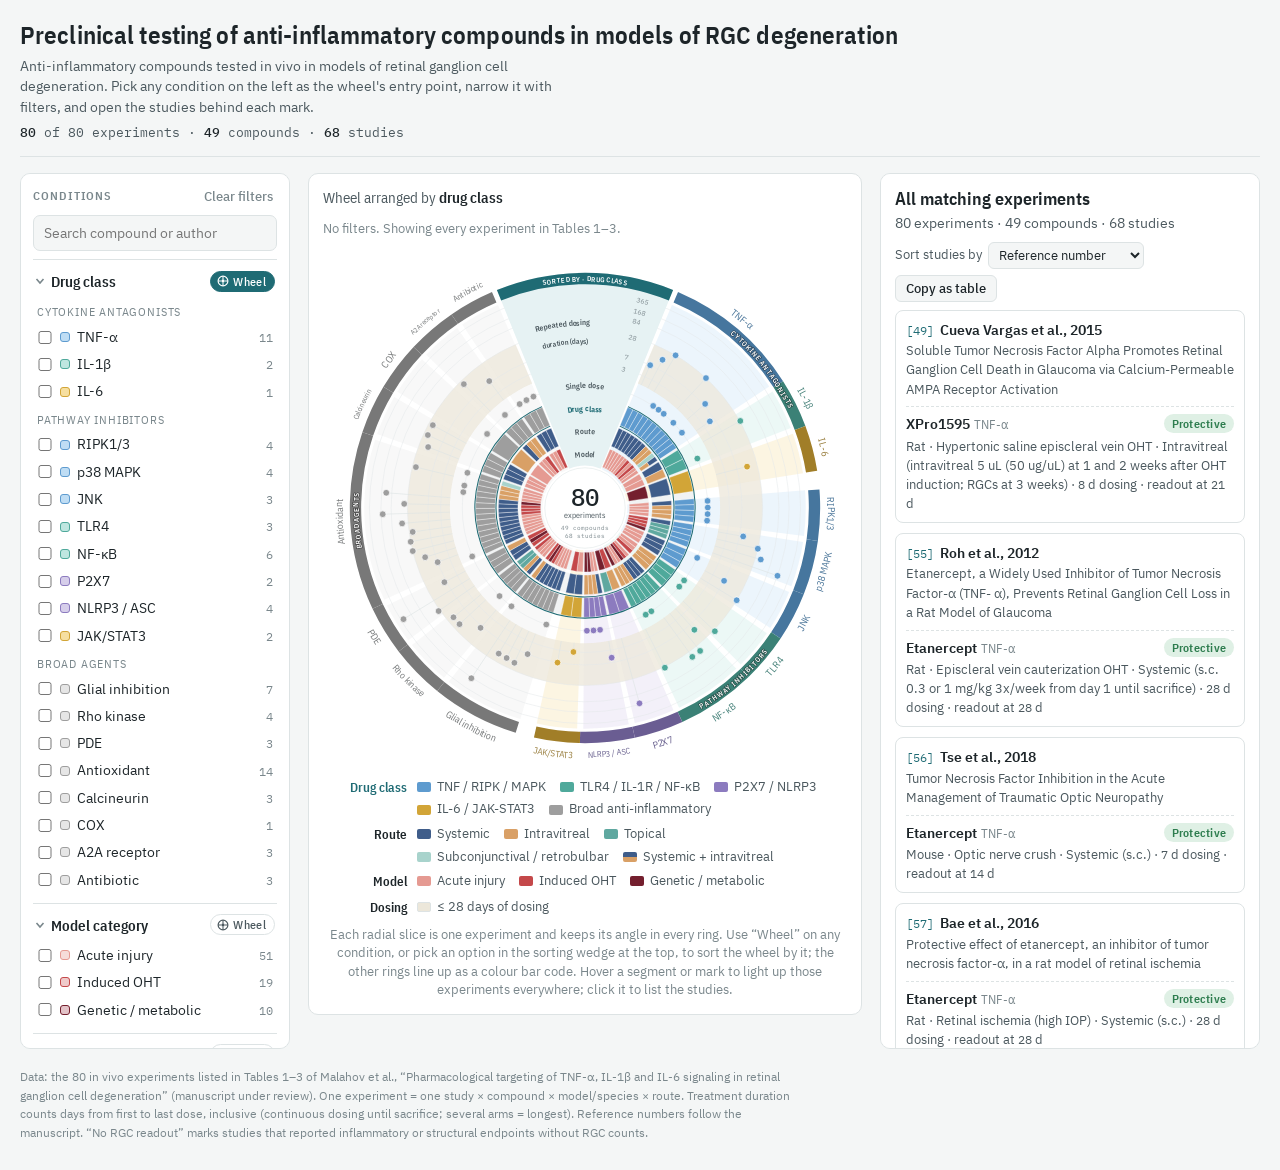
==== index.html @ f3cd29a0 "Add files via upload" ====
<!doctype html>
<html lang="en">
<head>
<meta charset="utf-8">
<meta name="viewport" content="width=device-width, initial-scale=1, viewport-fit=cover">
<meta name="description" content="Interactive wheel of 80 in vivo experiments testing anti-inflammatory compounds in models of retinal ganglion cell degeneration, with filters and references.">
<title>Preclinical testing of anti-inflammatory compounds in models of RGC degeneration</title>
<style>
@font-face{font-family:'IBM Plex Sans Condensed';font-weight:400;font-style:normal;font-display:swap;src:url([data-uri]) format('woff2');}
@font-face{font-family:'IBM Plex Sans Condensed';font-weight:500;font-style:normal;font-display:swap;src:url([data-uri]) format('woff2');}
@font-face{font-family:'IBM Plex Sans Condensed';font-weight:600;font-style:normal;font-display:swap;src:url([data-uri]) format('woff2');}
@font-face{font-family:'IBM Plex Sans Condensed';font-weight:700;font-style:normal;font-display:swap;src:url([data-uri]) format('woff2');}
@font-face{font-family:'IBM Plex Sans';font-weight:400;font-style:normal;font-display:swap;src:url([data-uri]) format('woff2');}
@font-face{font-family:'IBM Plex Sans';font-weight:500;font-style:normal;font-display:swap;src:url([data-uri]) format('woff2');}
@font-face{font-family:'IBM Plex Sans';font-weight:600;font-style:normal;font-display:swap;src:url([data-uri]) format('woff2');}
@font-face{font-family:'IBM Plex Sans';font-weight:400;font-style:italic;font-display:swap;src:url([data-uri]) format('woff2');}
@font-face{font-family:'IBM Plex Mono';font-weight:400;font-style:normal;font-display:swap;src:url([data-uri]) format('woff2');}
@font-face{font-family:'IBM Plex Mono';font-weight:500;font-style:normal;font-display:swap;src:url([data-uri]) format('woff2');}
/* RGC Neuroprotection Wheel: page styles.
   The colour tokens below (light theme, then dark theme twice) set the page colours;
   category colours are in settings.js. */
/* ---------- base ---------- */
:root { color-scheme: light; padding-top: env(safe-area-inset-top, 0px); padding-bottom: env(safe-area-inset-bottom, 0px); }
body { margin: 0; }
img { max-width: 100%; }
[hidden] { display: none !important; }

/* Layout: three working columns - conditions (filters) | wheel | experiments & references; stacks on narrow screens */
:root {
  --bg: #f4f6f6;
  --panel: #ffffff;
  --fg: #1d2529;
  --fg2: #4b585e;
  --muted: #7a878c;
  --line: #dde3e4;
  --grid: #e3e8e9;
  --accent: #1f6b74;
  --accent-soft: #dcecee;
  --band: #8f9a9e;
  --tint: 0.30;
  --short-band: #ece7da;
  --on-tint: #1d2529;
  --good: #2e7d4f; --good-bg: #dff0e5;
  --warn: #9a6a12; --warn-bg: #f6ebd2;
  --bad: #a83a3a;  --bad-bg: #f6dede;
  --none: #5f6b70; --none-bg: #e7ebec;
  --shadow: 0 1px 2px rgba(20,35,40,.06), 0 6px 24px rgba(20,35,40,.08);
  --f-ui: "IBM Plex Sans", "Segoe UI", system-ui, sans-serif;
  --f-label: "IBM Plex Sans Condensed", "Arial Narrow", "IBM Plex Sans", sans-serif;
  --f-num: "IBM Plex Mono", ui-monospace, "SFMono-Regular", Menlo, monospace;
}
@media (prefers-color-scheme: dark) { :root:not([data-theme="light"]) {
  --bg: #11171a; --panel: #182024; --fg: #e3e9ea; --fg2: #b3bfc3; --muted: #84939a;
  --line: #2a353a; --grid: #2b363b; --accent: #5fb3bc; --accent-soft: #1c3438; --band: #56646a;
  --tint: 0.13; --short-band: #262a24; --on-tint: #1d2529;
  --good: #6cc890; --good-bg: #1d3326; --warn: #e2b459; --warn-bg: #352b16; --bad: #ee8a8a; --bad-bg: #3a2020;
  --none: #a9b5ba; --none-bg: #253034;
  --shadow: 0 1px 2px rgba(0,0,0,.3), 0 6px 24px rgba(0,0,0,.35); color-scheme: dark; } }
:root[data-theme="dark"] {
  --bg: #11171a; --panel: #182024; --fg: #e3e9ea; --fg2: #b3bfc3; --muted: #84939a;
  --line: #2a353a; --grid: #2b363b; --accent: #5fb3bc; --accent-soft: #1c3438; --band: #56646a;
  --tint: 0.13; --short-band: #262a24; --on-tint: #1d2529;
  --good: #6cc890; --good-bg: #1d3326; --warn: #e2b459; --warn-bg: #352b16; --bad: #ee8a8a; --bad-bg: #3a2020;
  --none: #a9b5ba; --none-bg: #253034;
  --shadow: 0 1px 2px rgba(0,0,0,.3), 0 6px 24px rgba(0,0,0,.35); color-scheme: dark; }

* { box-sizing: border-box; }
body { background: var(--bg); color: var(--fg); font-family: var(--f-ui); font-size: 14px; line-height: 1.45; }
.wrap { max-width: 1560px; margin: 0 auto; padding-inline: 20px; padding-block: 18px 28px; }
header.top { display: flex; flex-wrap: wrap; align-items: baseline; justify-content: space-between; gap: 6px 24px; padding-bottom: 14px; border-bottom: 1px solid var(--line); margin-bottom: 16px; }
h1 { font-family: var(--f-label); font-weight: 600; font-size: 1.55rem; letter-spacing: .005em; margin: 0; text-wrap: balance; }
.sub { color: var(--fg2); margin: 2px 0 0; max-width: 70ch; }
.totals { font-family: var(--f-num); font-size: .82rem; color: var(--fg2); white-space: nowrap; }
.totals b { color: var(--fg); font-weight: 500; }

.grid { display: grid; grid-template-columns: 270px minmax(0, 1fr) 380px; gap: 18px; align-items: start; }
@media (max-width: 1240px) { .grid { grid-template-columns: 260px minmax(0, 1fr); } .details { grid-column: 1 / -1; } }
@media (max-width: 760px) { .grid { grid-template-columns: minmax(0, 1fr); } .stage { order: -1; } .totals { white-space: normal; } .wrap { padding-inline: 16px; } }

/* ---------- conditions column ---------- */
.conds { background: var(--panel); border: 1px solid var(--line); border-radius: 10px; padding: 12px 12px 6px; position: sticky; top: env(safe-area-inset-top, 0px); max-height: calc(100vh - 24px); overflow: auto; }
@media (max-width: 760px) { .conds { position: static; max-height: none; } }
.conds-head { display: flex; justify-content: space-between; align-items: center; gap: 8px; margin-bottom: 8px; }
.eyebrow { font-family: var(--f-label); text-transform: uppercase; letter-spacing: .08em; font-size: .72rem; color: var(--muted); font-weight: 600; }
.search { width: 100%; font: inherit; padding: 7px 10px; border: 1px solid var(--line); border-radius: 7px; background: var(--bg); color: var(--fg); margin-bottom: 8px; }
.search:focus-visible, button:focus-visible, input:focus-visible, select:focus-visible, .hit:focus-visible { outline: 2px solid var(--accent); outline-offset: 2px; }
.facet { border-top: 1px solid var(--line); padding: 6px 0; }
.facet > summary { list-style: none; display: flex; align-items: center; justify-content: space-between; gap: 6px; cursor: pointer; padding: 4px 2px; }
.facet > summary::-webkit-details-marker { display: none; }
.facet-name { font-family: var(--f-label); font-weight: 600; font-size: .95rem; display: flex; align-items: center; gap: 6px; }
.facet-name .chev { width: 10px; height: 10px; transition: transform .15s; color: var(--muted); }
.facet[open] .chev { transform: rotate(90deg); }
.facet-active { font-family: var(--f-num); font-size: .7rem; background: var(--accent); color: var(--panel); border-radius: 9px; padding: 0 6px; }
.arrange { font: 500 .72rem var(--f-label); letter-spacing: .03em; border: 1px solid var(--line); background: transparent; color: var(--fg2); border-radius: 999px; padding: 2px 8px 2px 6px; cursor: pointer; display: inline-flex; align-items: center; gap: 4px; white-space: nowrap; }
.arrange svg { width: 12px; height: 12px; }
.arrange[aria-pressed="true"] { background: var(--accent); border-color: var(--accent); color: var(--panel); }
.arrange:hover { border-color: var(--accent); }
.vals { display: grid; gap: 1px; padding: 2px 0 4px; }
.vgroup { font-family: var(--f-label); font-size: .72rem; text-transform: uppercase; letter-spacing: .07em; color: var(--muted); padding: 6px 4px 2px; }
.val { display: grid; grid-template-columns: 16px 10px minmax(0, 1fr) auto; align-items: center; gap: 7px; padding: 3px 4px; border-radius: 5px; cursor: pointer; }
.val:hover { background: var(--accent-soft); }
.val input { margin: 0; accent-color: var(--accent); }
.val .sw { width: 10px; height: 10px; border-radius: 3px; border: 1px solid; }
.val .vl { min-width: 0; overflow-wrap: anywhere; }
.val .vc { font-family: var(--f-num); font-size: .78rem; color: var(--muted); font-variant-numeric: tabular-nums; }
.val.zero { opacity: .42; }
.val.on .vl { font-weight: 600; }
.linkbtn { font: 500 .8rem var(--f-ui); background: none; border: 0; color: var(--accent); cursor: pointer; padding: 2px 4px; border-radius: 4px; }
.linkbtn:hover { text-decoration: underline; }
.linkbtn[disabled] { color: var(--muted); cursor: default; text-decoration: none; }

/* ---------- wheel ---------- */
.stage { background: var(--panel); border: 1px solid var(--line); border-radius: 10px; padding: 12px 14px 14px; min-width: 0; }
.stage-head { display: flex; flex-wrap: wrap; gap: 6px 12px; align-items: center; justify-content: space-between; }
.arr-label { font-family: var(--f-label); font-size: .95rem; color: var(--fg2); }
.arr-label b { color: var(--fg); font-weight: 600; }
.chips { display: flex; flex-wrap: wrap; gap: 6px; margin: 8px 0 0; min-height: 26px; }
.chip { display: inline-flex; align-items: center; gap: 6px; font-size: .8rem; background: var(--accent-soft); color: var(--fg); border: 1px solid transparent; border-radius: 999px; padding: 2px 4px 2px 10px; }
.chip .k { color: var(--fg2); }
.chip button { border: 0; background: transparent; color: var(--fg2); cursor: pointer; width: 20px; height: 20px; border-radius: 50%; font-size: 14px; line-height: 1; }
.chip button:hover { background: var(--line); color: var(--fg); }
.chips .hint { color: var(--muted); font-size: .82rem; align-self: center; }
.wheel-box { position: relative; max-width: 860px; margin: 4px auto 0; }
svg.wheel { width: 100%; height: auto; display: block; font-family: var(--f-label); }
.wheel .lbl { fill: var(--fg); font-size: 19px; }
.wheel .glbl { fill: #fff; font-size: 14px; font-weight: 600; letter-spacing: .12em; paint-order: stroke; stroke: rgba(0,0,0,.45); stroke-width: 2.6px; stroke-linejoin: round; pointer-events: none; }
.wheel .gband { cursor: pointer; }
.wheel .gband { fill: var(--band); }
.wheel .ring-lbl { font-size: 15px; font-weight: 600; fill: var(--fg2); }
.wheel .tick-lbl { font-family: var(--f-num); font-size: 13px; fill: var(--muted); }
.wheel .gridc { fill: none; stroke: var(--grid); stroke-width: 1; }
.wheel .knock { fill: none; stroke: var(--panel); stroke-linecap: round; }
.wheel .short { fill: var(--short-band); }
.wheel .sector { cursor: pointer; }
.wheel .sector:hover .sbg { opacity: calc(var(--tint) * 2.2); }
.wheel .cnt { font-family: var(--f-num); font-size: 13.5px; fill: var(--on-tint); pointer-events: none; text-anchor: middle; dominant-baseline: central; }
.wheel .hit { cursor: pointer; }
.wheel .hit:hover .mk { stroke-width: 2.6; }
.wheel .hit.sel .mk, .wheel .hit.sel path { stroke: var(--fg); stroke-width: 2.6; }
.wheel .zero { fill: var(--grid); }
.wheel .c-n { font-family: var(--f-num); font-size: 46px; font-weight: 500; fill: var(--fg); text-anchor: middle; }
.wheel .c-t { font-size: 16px; fill: var(--fg2); text-anchor: middle; }
.wheel .c-s { font-family: var(--f-num); font-size: 12.5px; fill: var(--muted); text-anchor: middle; }
.wheel .pct { font-family: var(--f-num); font-size: 13px; fill: #fff; font-weight: 500; text-anchor: middle; dominant-baseline: central; pointer-events: none; }
.wheel .centre { cursor: pointer; }
.wheel .sl { stroke: var(--panel); stroke-width: .7; transition: opacity .15s; }
.wheel .dm { transition: opacity .15s; }
.wheel .stem { stroke: var(--line); stroke-width: 1.2; }
.wheel.focus .sl:not(.hl), .wheel.focus .dm:not(.hl) { opacity: .15; }
.wheel .run, .wheel .mark { cursor: pointer; }
.wheel .mark:hover .dm { stroke-width: 2.4; }
.wheel .ring-bg { fill: var(--grid); opacity: .5; }
.wheel .ring-name { font-size: 15px; font-weight: 600; fill: var(--fg2); cursor: pointer; }
.wheel .ring-name:hover { fill: var(--accent); text-decoration: underline; }
.wheel .ring-name.on { fill: var(--accent); font-weight: 700; }
.wheel .lbl.faint { opacity: .4; }
.wheel .lbl.sel { font-weight: 600; text-decoration: underline; text-underline-offset: 3px; }
.wheel .gap-panel { fill: color-mix(in oklab, var(--accent-soft) 70%, var(--panel)); }
.wheel .sortband { fill: var(--accent); }
.wheel .sortlbl { fill: var(--panel); font-weight: 600; letter-spacing: .08em; pointer-events: none; }
.wheel .active-edge { fill: none; stroke: var(--accent); stroke-width: 2; }
.wheel .hole { fill: none; stroke: var(--line); stroke-width: 1; }
.key { display: grid; gap: 6px; margin: 8px auto 0; max-width: 820px; }
.key .lrow { display: grid; grid-template-columns: 84px minmax(0, 1fr); gap: 10px; align-items: baseline; font-size: .8rem; color: var(--fg2); }
.key .lname { font-family: var(--f-label); font-weight: 600; color: var(--fg); text-align: right; }
.key .lname.on { color: var(--accent); }
.key .litems { display: flex; flex-wrap: wrap; gap: 4px 14px; }
.key .litems span { display: inline-flex; align-items: center; gap: 6px; }
.key i { width: 14px; height: 10px; border-radius: 2px; display: inline-block; flex: none; }
@media (max-width: 520px) { .key .lrow { grid-template-columns: minmax(0, 1fr); gap: 2px; } .key .lname { text-align: left; } }
.howto { color: var(--muted); font-size: .8rem; text-align: center; margin: 8px 0 0; }

/* ---------- details ---------- */
.details { background: var(--panel); border: 1px solid var(--line); border-radius: 10px; padding: 12px 14px; min-width: 0; position: sticky; top: env(safe-area-inset-top, 0px); max-height: calc(100vh - 24px); overflow: auto; }
@media (max-width: 1240px) { .details { position: static; max-height: 70vh; } }
.det-head { display: flex; flex-wrap: wrap; justify-content: space-between; gap: 6px 10px; align-items: baseline; }
.det-title { font-family: var(--f-label); font-weight: 600; font-size: 1.12rem; margin: 0; text-wrap: balance; }
.det-meta { color: var(--fg2); font-size: .85rem; margin: 2px 0 8px; }
.det-tools { display: flex; flex-wrap: wrap; gap: 6px 10px; align-items: center; margin-bottom: 8px; }
.det-tools label { font-size: .8rem; color: var(--fg2); display: inline-flex; align-items: center; gap: 6px; }
select { font: inherit; font-size: .82rem; padding: 3px 6px; border-radius: 6px; border: 1px solid var(--line); background: var(--bg); color: var(--fg); }
.btn { font: 500 .8rem var(--f-ui); border: 1px solid var(--line); background: var(--bg); color: var(--fg); border-radius: 6px; padding: 4px 10px; cursor: pointer; }
.btn:hover { border-color: var(--accent); }
.btn.primary { background: var(--accent); border-color: var(--accent); color: var(--panel); }
.list { display: grid; gap: 10px; }
.study { border: 1px solid var(--line); border-radius: 8px; padding: 9px 10px; min-width: 0; }
.refbtn { all: unset; cursor: pointer; display: block; border-radius: 4px; }
.refbtn:focus-visible { outline: 2px solid var(--accent); outline-offset: 2px; }
.refbtn .rn { font-family: var(--f-num); font-size: .78rem; color: var(--accent); margin-right: 6px; }
.refbtn .ra { font-weight: 600; }
.refbtn .rt { display: block; color: var(--fg2); font-size: .84rem; margin-top: 1px; }
.refbtn:hover .ra { text-decoration: underline; }
.exp { display: grid; grid-template-columns: minmax(0, 1fr) auto; gap: 2px 10px; padding-top: 7px; margin-top: 7px; border-top: 1px dashed var(--line); }
.exp .cmp { font-weight: 600; }
.exp .cls { font-family: var(--f-label); color: var(--muted); font-size: .8rem; margin-left: 4px; font-weight: 400; }
.exp .facts { grid-column: 1 / -1; color: var(--fg2); font-size: .82rem; }
.exp .facts .num { font-family: var(--f-num); font-size: .78rem; }
.pill { font-family: var(--f-label); font-size: .74rem; font-weight: 600; letter-spacing: .02em; padding: 1px 8px; border-radius: 999px; white-space: nowrap; align-self: start; }
.p-good { color: var(--good); background: var(--good-bg); }
.p-warn { color: var(--warn); background: var(--warn-bg); }
.p-bad { color: var(--bad); background: var(--bad-bg); }
.p-none { color: var(--none); background: var(--none-bg); }
.empty { color: var(--muted); padding: 18px 4px; text-align: center; }
footer.note { color: var(--muted); font-size: .78rem; margin-top: 18px; max-width: 110ch; line-height: 1.5; }

/* tooltip + dialog */
.tip { position: fixed; z-index: 20; pointer-events: none; background: var(--panel); color: var(--fg); border: 1px solid var(--line); box-shadow: var(--shadow); border-radius: 8px; padding: 8px 10px; font-size: .82rem; max-width: 300px; }
.tip b { font-family: var(--f-label); font-size: .9rem; }
.tip .tn { font-family: var(--f-num); color: var(--fg2); }
.tip .tc { color: var(--fg2); margin-top: 3px; }
dialog { border: 1px solid var(--line); border-radius: 12px; background: var(--panel); color: var(--fg); padding: 0; width: min(640px, calc(100vw - 32px)); box-shadow: var(--shadow); }
dialog::backdrop { background: rgba(10, 20, 24, .45); }
.dlg { padding: 18px 20px 16px; display: grid; gap: 10px; }
.dlg .dn { font-family: var(--f-num); color: var(--accent); font-size: .82rem; }
.dlg h2 { margin: 0; font-family: var(--f-label); font-weight: 600; font-size: 1.2rem; text-wrap: balance; line-height: 1.3; }
.dlg .au { color: var(--fg2); font-size: .86rem; }
.dlg .jr { font-style: italic; color: var(--fg2); }
.dlg .acts { display: flex; flex-wrap: wrap; gap: 8px; align-items: center; }
.dlg a.btn { text-decoration: none; display: inline-block; }
.dlg .copied { color: var(--good); font-size: .8rem; }
.dlg textarea { width: 100%; font: .8rem var(--f-num); color: var(--fg); background: var(--bg); border: 1px solid var(--line); border-radius: 6px; padding: 6px; }
.x { position: absolute; top: 10px; right: 10px; }
@media (prefers-reduced-motion: reduce) { * { transition: none !important; } }
</style>
</head>
<body>
<!-- ================================================================
     RGC Neuroprotection Wheel: page text and structure.
     Edit the texts freely (title, introduction, help line, footer).
     Keep the id="..." attributes: the script uses them.
     Preview: open this file in a browser. Publish: run build_index.bat.
     ================================================================ -->
<div class="wrap">
  <header class="top">
    <div>
      <h1>Preclinical testing of anti-inflammatory compounds in models of RGC degeneration</h1>
      <p class="sub">Anti-inflammatory compounds tested in vivo in models of retinal ganglion cell degeneration. Pick any condition on the left as the wheel's entry point, narrow it with filters, and open the studies behind each mark.</p>
    </div>
    <div class="totals" id="totals"></div>
  </header>

  <div class="grid">
    <aside class="conds" aria-label="Conditions">
      <div class="conds-head"><span class="eyebrow">Conditions</span><button class="linkbtn" id="clearAll" type="button">Clear filters</button></div>
      <input class="search" id="q" type="search" placeholder="Search compound or author" aria-label="Search compound or author" autocomplete="off">
      <div id="facets"></div>
    </aside>

    <section class="stage" aria-label="Wheel">
      <div class="stage-head">
        <div class="arr-label" id="arrLabel"></div>
        <button class="linkbtn" id="resetView" type="button">Back to drug classes</button>
      </div>
      <div class="chips" id="chips"></div>
      <div class="wheel-box"><svg class="wheel" id="wheel" viewBox="-508 -508 1016 1016" role="img" aria-label="Wheel of experiments"></svg></div>
      <div class="key" id="key"></div>
      <p class="howto">Each radial slice is one experiment and keeps its angle in every ring. Use “Wheel” on any condition, or pick an option in the sorting wedge at the top, to sort the wheel by it; the other rings line up as a colour bar code. Hover a segment or mark to light up those experiments everywhere; click it to list the studies.</p>
    </section>

    <section class="details" aria-label="Experiments">
      <div class="det-head"><h2 class="det-title" id="detTitle"></h2><button class="linkbtn" id="clearSel" type="button">Show all</button></div>
      <p class="det-meta" id="detMeta"></p>
      <div class="det-tools">
        <label for="sortBy">Sort studies by <select id="sortBy">
          <option value="ref">Reference number</option>
          <option value="year">Year (newest first)</option>
          <option value="compound">Compound</option>
          <option value="n">Experiments in study</option>
        </select></label>
        <button class="btn" id="narrow" type="button" hidden>Filter wheel to this</button>
        <button class="btn" id="copyTable" type="button">Copy as table</button>
        <span class="copied" id="copyMsg" role="status"></span>
      </div>
      <div class="list" id="list"></div>
    </section>
  </div>

  <footer class="note">
    Data: the 80 in vivo experiments listed in Tables 1–3 of Malahov et al., “Pharmacological targeting of TNF-α, IL-1β and IL-6 signaling in retinal ganglion cell degeneration” (manuscript under review). One experiment = one study × compound × model/species × route. Treatment duration counts days from first to last dose, inclusive (continuous dosing until sacrifice; several arms = longest). Reference numbers follow the manuscript. “No RGC readout” marks studies that reported inflammatory or structural endpoints without RGC counts.
  </footer>
</div>

<div class="tip" id="tip" hidden></div>
<dialog id="refDlg" aria-labelledby="dlgTitle"><div class="dlg" id="dlgBody"></div></dialog>

<script>
window.WHEEL_DATA = {"rows": [{"id": 1, "compound": "Etanercept", "cls": "TNF-α", "ref": 55, "species": "Rat", "model": "Episcleral vein cauterization OHT", "modelGroup": "Episcleral vein OHT", "modelCat": "Induced OHT", "route": "Systemic", "routeDetail": "s.c. 0.3 or 1 mg/kg 3x/week from day 1 until sacrifice", "dur": 28.0, "endpoint": 28.0, "dosing": "8–28 days", "outcome": "Protective"}, {"id": 2, "compound": "Etanercept", "cls": "TNF-α", "ref": 56, "species": "Mouse", "model": "Optic nerve crush", "modelGroup": "Optic nerve crush", "modelCat": "Acute injury", "route": "Systemic", "routeDetail": "s.c.", "dur": 7.0, "endpoint": 14.0, "dosing": "2–7 days", "outcome": "Protective"}, {"id": 4, "compound": "Etanercept", "cls": "TNF-α", "ref": 57, "species": "Rat", "model": "Retinal ischemia (high IOP)", "modelGroup": "Retinal ischemia / acute IOP elevation", "modelCat": "Acute injury", "route": "Systemic", "routeDetail": "s.c.", "dur": 28.0, "endpoint": 28.0, "dosing": "8–28 days", "outcome": "Protective"}, {"id": 5, "compound": "Infliximab", "cls": "TNF-α", "ref": 58, "species": "Mouse", "model": "Corneal alkali burn", "modelGroup": "Corneal alkali burn", "modelCat": "Acute injury", "route": "Systemic", "routeDetail": "i.p.", "dur": 1.0, "endpoint": null, "dosing": "Single dose", "outcome": "Protective"}, {"id": 6, "compound": "Infliximab", "cls": "TNF-α", "ref": 59, "species": "Mouse", "model": "Corneal alkali burn", "modelGroup": "Corneal alkali burn", "modelCat": "Acute injury", "route": "Systemic", "routeDetail": "i.p.", "dur": 1.0, "endpoint": 1.0, "dosing": "Single dose", "outcome": "Protective"}, {"id": 7, "compound": "Infliximab", "cls": "TNF-α", "ref": 59, "species": "Rabbit", "model": "Corneal alkali burn", "modelGroup": "Corneal alkali burn", "modelCat": "Acute injury", "route": "Systemic", "routeDetail": "i.v.", "dur": 1.0, "endpoint": null, "dosing": "Single dose", "outcome": "Protective"}, {"id": 8, "compound": "Adalimumab", "cls": "TNF-α", "ref": 60, "species": "Rabbit", "model": "Corneal alkali burn", "modelGroup": "Corneal alkali burn", "modelCat": "Acute injury", "route": "Periocular", "routeDetail": "subconjunctival", "dur": 1.0, "endpoint": 90.0, "dosing": "Single dose", "outcome": "Protective"}, {"id": 9, "compound": "XPro1595", "cls": "TNF-α", "ref": 49, "species": "Rat", "model": "Hypertonic saline episcleral vein OHT", "modelGroup": "Hypertonic saline OHT", "modelCat": "Induced OHT", "route": "Intravitreal", "routeDetail": "intravitreal 5 uL (50 ug/uL) at 1 and 2 weeks after OHT induction; RGCs at 3 weeks", "dur": 8.0, "endpoint": 21.0, "dosing": "8–28 days", "outcome": "Protective"}, {"id": 10, "compound": "R7050", "cls": "TNF-α", "ref": 62, "species": "Mouse", "model": "Optic nerve crush", "modelGroup": "Optic nerve crush", "modelCat": "Acute injury", "route": "Systemic", "routeDetail": "i.p. daily", "dur": 14.0, "endpoint": 14.0, "dosing": "8–28 days", "outcome": "Protective"}, {"id": 11, "compound": "R7050", "cls": "TNF-α", "ref": 62, "species": "Mouse", "model": "Optic nerve crush", "modelGroup": "Optic nerve crush", "modelCat": "Acute injury", "route": "Intravitreal", "routeDetail": "single injection", "dur": 1.0, "endpoint": 14.0, "dosing": "Single dose", "outcome": "Protective"}, {"id": 12, "compound": "R7050", "cls": "TNF-α", "ref": 62, "species": "Mouse", "model": "Optic nerve crush", "modelGroup": "Optic nerve crush", "modelCat": "Acute injury", "route": "Combined", "routeDetail": "i.p. daily + single intravitreal", "dur": 5.0, "endpoint": 5.0, "dosing": "2–7 days", "outcome": "Protective"}, {"id": 13, "compound": "IL-1Ra", "cls": "IL-1β", "ref": 71, "species": "Rat", "model": "Retinal ischemia/reperfusion (high IOP)", "modelGroup": "Retinal ischemia / acute IOP elevation", "modelCat": "Acute injury", "route": "Intravitreal", "routeDetail": "single injection 5 min before ischemia", "dur": 1.0, "endpoint": 7.0, "dosing": "Single dose", "outcome": "Protective"}, {"id": 14, "compound": "Anakinra", "cls": "IL-1β", "ref": 72, "species": "Mouse", "model": "Blast traumatic brain injury", "modelGroup": "Blast traumatic brain injury", "modelCat": "Acute injury", "route": "Systemic", "routeDetail": "i.p. daily (day -7 to +21)", "dur": 29.0, "endpoint": 28.0, "dosing": "1–3 months", "outcome": "Protective"}, {"id": 15, "compound": "sgp130Fc", "cls": "IL-6", "ref": 80, "species": "Mouse", "model": "STZ diabetes", "modelGroup": "STZ diabetes", "modelCat": "Genetic / metabolic", "route": "Systemic", "routeDetail": "i.p. twice weekly x 2 weeks", "dur": 14.0, "endpoint": null, "dosing": "8–28 days", "outcome": "No RGC readout"}, {"id": 16, "compound": "BAY 11-7082", "cls": "NF-κB", "ref": 83, "species": "Rat", "model": "NMDA intravitreal", "modelGroup": "NMDA excitotoxicity", "modelCat": "Acute injury", "route": "Intravitreal", "routeDetail": "co-injected with NMDA", "dur": 1.0, "endpoint": 7.0, "dosing": "Single dose", "outcome": "Protective"}, {"id": 17, "compound": "IMD-0354", "cls": "NF-κB", "ref": 83, "species": "Rat", "model": "NMDA intravitreal", "modelGroup": "NMDA excitotoxicity", "modelCat": "Acute injury", "route": "Intravitreal", "routeDetail": "co-injected with NMDA", "dur": 1.0, "endpoint": 7.0, "dosing": "Single dose", "outcome": "Protective"}, {"id": 18, "compound": "IMD-0354", "cls": "NF-κB", "ref": 84, "species": "Rat", "model": "STZ diabetes", "modelGroup": "STZ diabetes", "modelCat": "Genetic / metabolic", "route": "Systemic", "routeDetail": "i.p. for 6 consecutive weeks", "dur": 42.0, "endpoint": null, "dosing": "1–3 months", "outcome": "Partial"}, {"id": 19, "compound": "Puerarin", "cls": "NF-κB", "ref": 85, "species": "Mouse", "model": "Col8a2-mutant neovascular glaucoma", "modelGroup": "Col8a2 neovascular glaucoma", "modelCat": "Genetic / metabolic", "route": "Intravitreal", "routeDetail": "intraocular injection 0.2 mg/kg (site not specified; classed as intravitreal)", "dur": 30.0, "endpoint": null, "dosing": "1–3 months", "outcome": "No RGC readout"}, {"id": 20, "compound": "NLY01", "cls": "NF-κB", "ref": 86, "species": "Mouse", "model": "Microbead OHT", "modelGroup": "Microbead OHT", "modelCat": "Induced OHT", "route": "Systemic", "routeDetail": "s.c. twice weekly", "dur": 42.0, "endpoint": 42.0, "dosing": "1–3 months", "outcome": "Protective"}, {"id": 21, "compound": "Metformin", "cls": "NF-κB", "ref": 87, "species": "Mouse", "model": "Retinal ischemia/reperfusion (high IOP)", "modelGroup": "Retinal ischemia / acute IOP elevation", "modelCat": "Acute injury", "route": "Systemic", "routeDetail": "i.p. 10 or 50 mg/kg once daily; ischemia on day 4 of treatment; continued to day 7 after", "dur": 11.0, "endpoint": 7.0, "dosing": "8–28 days", "outcome": "Protective"}, {"id": 22, "compound": "BIRB 796", "cls": "p38 MAPK", "ref": 88, "species": "Rat", "model": "Microbead OHT", "modelGroup": "Microbead OHT", "modelCat": "Induced OHT", "route": "Topical", "routeDetail": "eye drops twice daily Mon-Fri", "dur": 28.0, "endpoint": 28.0, "dosing": "8–28 days", "outcome": "Protective"}, {"id": 23, "compound": "BIRB 796", "cls": "p38 MAPK", "ref": 88, "species": "Mouse", "model": "DBA/2J", "modelGroup": "DBA/2J", "modelCat": "Genetic / metabolic", "route": "Topical", "routeDetail": "eye drops once daily Mon-Fri", "dur": 168.0, "endpoint": null, "dosing": "> 3 months", "outcome": "No protection"}, {"id": 25, "compound": "GRGM-13", "cls": "p38 MAPK", "ref": 90, "species": "Rat", "model": "Hypertonic saline episcleral vein OHT", "modelGroup": "Hypertonic saline OHT", "modelCat": "Induced OHT", "route": "Systemic", "routeDetail": "intragastric 0.4/0.8/1.6 g/kg/d, once daily x 9 days", "dur": 9.0, "endpoint": null, "dosing": "8–28 days", "outcome": "Protective"}, {"id": 26, "compound": "Ro3206145", "cls": "p38 MAPK", "ref": 91, "species": "Rat", "model": "Microbead OHT", "modelGroup": "Microbead OHT", "modelCat": "Induced OHT", "route": "Topical", "routeDetail": "eye drops twice daily", "dur": 41.0, "endpoint": 42.0, "dosing": "1–3 months", "outcome": "Axonal only"}, {"id": 27, "compound": "SP600125", "cls": "JNK", "ref": 103, "species": "Rat", "model": "Acute moderate IOP elevation (6 h)", "modelGroup": "Retinal ischemia / acute IOP elevation", "modelCat": "Acute injury", "route": "Systemic", "routeDetail": "systemic, given during 6-h IOP elevation (~45 mmHg)", "dur": 1.0, "endpoint": 0.25, "dosing": "Single dose", "outcome": "Not determined"}, {"id": 28, "compound": "SP600125", "cls": "JNK", "ref": 104, "species": "Rat", "model": "Acute moderate IOP elevation (7 h)", "modelGroup": "Retinal ischemia / acute IOP elevation", "modelCat": "Acute injury", "route": "Systemic", "routeDetail": "i.p. 7 doses (days 0-7)", "dur": 7.0, "endpoint": 28.0, "dosing": "2–7 days", "outcome": "Protective"}, {"id": 29, "compound": "MCC950", "cls": "NLRP3 / ASC", "ref": 92, "species": "Mouse", "model": "OPTN(E50K)", "modelGroup": "OPTN(E50K)", "modelCat": "Genetic / metabolic", "route": "Intravitreal", "routeDetail": "single injection", "dur": 1.0, "endpoint": 7.0, "dosing": "Single dose", "outcome": "Protective"}, {"id": 30, "compound": "MCC950", "cls": "NLRP3 / ASC", "ref": 93, "species": "Mouse", "model": "STZ diabetes", "modelGroup": "STZ diabetes", "modelCat": "Genetic / metabolic", "route": "Intravitreal", "routeDetail": "single intravitreal injection (2 uL) after diabetes induction", "dur": 1.0, "endpoint": null, "dosing": "Single dose", "outcome": "No RGC readout"}, {"id": 31, "compound": "IC-100", "cls": "NLRP3 / ASC", "ref": 94, "species": "Mouse", "model": "Oxygen-induced retinopathy", "modelGroup": "Oxygen-induced retinopathy", "modelCat": "Acute injury", "route": "Intravitreal", "routeDetail": "single injection at P12", "dur": 1.0, "endpoint": 18.0, "dosing": "Single dose", "outcome": "No RGC readout"}, {"id": 32, "compound": "IC-100", "cls": "NLRP3 / ASC", "ref": 94, "species": "Mouse", "model": "Oxygen-induced retinopathy", "modelGroup": "Oxygen-induced retinopathy", "modelCat": "Acute injury", "route": "Systemic", "routeDetail": "i.p. P12/P14/P16", "dur": 5.0, "endpoint": 18.0, "dosing": "2–7 days", "outcome": "No RGC readout"}, {"id": 33, "compound": "TAK-242", "cls": "TLR4", "ref": 95, "species": "Mouse", "model": "Optic nerve crush", "modelGroup": "Optic nerve crush", "modelCat": "Acute injury", "route": "Intravitreal", "routeDetail": "single injection", "dur": 1.0, "endpoint": 10.0, "dosing": "Single dose", "outcome": "Protective"}, {"id": 34, "compound": "C34", "cls": "TLR4", "ref": 95, "species": "Mouse", "model": "Optic nerve crush", "modelGroup": "Optic nerve crush", "modelCat": "Acute injury", "route": "Intravitreal", "routeDetail": "single injection", "dur": 1.0, "endpoint": null, "dosing": "Single dose", "outcome": "No RGC readout"}, {"id": 35, "compound": "TAK-242", "cls": "TLR4", "ref": 96, "species": "Rat", "model": "Hydrogel-induced OHT", "modelGroup": "Hydrogel-induced OHT", "modelCat": "Induced OHT", "route": "Intravitreal", "routeDetail": "weekly from day -3", "dur": 31.0, "endpoint": 28.0, "dosing": "1–3 months", "outcome": "Protective"}, {"id": 36, "compound": "JNJ47965567", "cls": "P2X7", "ref": 97, "species": "Mouse", "model": "DBA/2J", "modelGroup": "DBA/2J", "modelCat": "Genetic / metabolic", "route": "Topical", "routeDetail": "chronic eye drops", "dur": 154.0, "endpoint": null, "dosing": "> 3 months", "outcome": "Protective"}, {"id": 37, "compound": "A740003", "cls": "P2X7", "ref": 98, "species": "Mouse", "model": "Chronic OHT (method n.s.)", "modelGroup": "Chronic OHT (method n.s.)", "modelCat": "Induced OHT", "route": "Intravitreal", "routeDetail": "pre-injection", "dur": null, "endpoint": null, "dosing": "Not reported", "outcome": "Partial"}, {"id": 38, "compound": "Ripa-56", "cls": "RIPK1/3", "ref": 100, "species": "Mouse", "model": "NMDA intravitreal", "modelGroup": "NMDA excitotoxicity", "modelCat": "Acute injury", "route": "Intravitreal", "routeDetail": "co-injected with NMDA", "dur": 1.0, "endpoint": 3.0, "dosing": "Single dose", "outcome": "Partial"}, {"id": 39, "compound": "Necrostatin-1", "cls": "RIPK1/3", "ref": 101, "species": "Mouse", "model": "NMDA intravitreal", "modelGroup": "NMDA excitotoxicity", "modelCat": "Acute injury", "route": "Intravitreal", "routeDetail": "co-injected with NMDA", "dur": 1.0, "endpoint": 5.0, "dosing": "Single dose", "outcome": "Protective"}, {"id": 40, "compound": "GSK872", "cls": "RIPK1/3", "ref": 101, "species": "Mouse", "model": "NMDA intravitreal", "modelGroup": "NMDA excitotoxicity", "modelCat": "Acute injury", "route": "Intravitreal", "routeDetail": "co-injected with NMDA", "dur": 1.0, "endpoint": 5.0, "dosing": "Single dose", "outcome": "Protective"}, {"id": 41, "compound": "RIC", "cls": "RIPK1/3", "ref": 102, "species": "Rat", "model": "Acute high IOP ischemia", "modelGroup": "Retinal ischemia / acute IOP elevation", "modelCat": "Acute injury", "route": "Systemic", "routeDetail": "single i.p. dose (5 ml/kg) immediately after ischemia", "dur": 1.0, "endpoint": null, "dosing": "Single dose", "outcome": "Protective"}, {"id": 42, "compound": "GFAP antibody", "cls": "Glial inhibition", "ref": 109, "species": "Rat", "model": "Episcleral vein occlusion OHT", "modelGroup": "Episcleral vein OHT", "modelCat": "Induced OHT", "route": "Intravitreal", "routeDetail": "single injection at week 3", "dur": 1.0, "endpoint": 70.0, "dosing": "Single dose", "outcome": "Protective"}, {"id": 43, "compound": "Minocycline", "cls": "Glial inhibition", "ref": 110, "species": "Rat", "model": "Optic nerve axotomy", "modelGroup": "Optic nerve axotomy / transection", "modelCat": "Acute injury", "route": "Systemic", "routeDetail": "i.p. 45 mg/kg/d x3 days before axotomy, then 22.5 mg/kg/d for 6-13 days after", "dur": 17.0, "endpoint": 7.0, "dosing": "8–28 days", "outcome": "Partial"}, {"id": 44, "compound": "Minocycline", "cls": "Glial inhibition", "ref": 111, "species": "Mouse", "model": "NMDA intravitreal", "modelGroup": "NMDA excitotoxicity", "modelCat": "Acute injury", "route": "Systemic", "routeDetail": "single i.p. 90 mg/kg 60 min before NMDA", "dur": 1.0, "endpoint": null, "dosing": "Single dose", "outcome": "Protective"}, {"id": 45, "compound": "Minocycline", "cls": "Glial inhibition", "ref": 112, "species": "Mouse", "model": "DBA/2J", "modelGroup": "DBA/2J", "modelCat": "Genetic / metabolic", "route": "Systemic", "routeDetail": "systemic for 25 weeks", "dur": 175.0, "endpoint": null, "dosing": "> 3 months", "outcome": "Protective"}, {"id": 46, "compound": "Minocycline", "cls": "Glial inhibition", "ref": 114, "species": "Rat", "model": "Optic nerve transection", "modelGroup": "Optic nerve axotomy / transection", "modelCat": "Acute injury", "route": "Systemic", "routeDetail": "i.p. daily from day -3", "dur": 7.0, "endpoint": 3.0, "dosing": "2–7 days", "outcome": "No RGC readout"}, {"id": 47, "compound": "Minocycline", "cls": "Glial inhibition", "ref": 115, "species": "Rat", "model": "S100B intravitreal", "modelGroup": "S100B intravitreal", "modelCat": "Acute injury", "route": "Systemic", "routeDetail": "i.p. daily day -1 to 14", "dur": 16.0, "endpoint": 14.0, "dosing": "8–28 days", "outcome": "Partial"}, {"id": 48, "compound": "Minocycline", "cls": "Glial inhibition", "ref": 116, "species": "Mouse", "model": "Laser-induced OHT", "modelGroup": "Laser-induced OHT", "modelCat": "Induced OHT", "route": "Systemic", "routeDetail": "i.p. daily from day -1", "dur": 16.0, "endpoint": 15.0, "dosing": "8–28 days", "outcome": "No protection"}, {"id": 49, "compound": "K-115", "cls": "Rho kinase", "ref": 118, "species": "Mouse", "model": "Optic nerve crush", "modelGroup": "Optic nerve crush", "modelCat": "Acute injury", "route": "Topical", "routeDetail": "9 doses day -3 to 14", "dur": 18.0, "endpoint": 14.0, "dosing": "8–28 days", "outcome": "Partial"}, {"id": 50, "compound": "K-115", "cls": "Rho kinase", "ref": 118, "species": "Mouse", "model": "Microbead OHT", "modelGroup": "Microbead OHT", "modelCat": "Induced OHT", "route": "Topical", "routeDetail": "9 doses day -3 to 14", "dur": 18.0, "endpoint": 42.0, "dosing": "8–28 days", "outcome": "Protective"}, {"id": 51, "compound": "K-115", "cls": "Rho kinase", "ref": 119, "species": "Mouse", "model": "Optic nerve crush", "modelGroup": "Optic nerve crush", "modelCat": "Acute injury", "route": "Systemic", "routeDetail": "oral 1 mg/kg 15 min before crush, then once daily for 7 days from the day after", "dur": 8.0, "endpoint": null, "dosing": "8–28 days", "outcome": "Protective"}, {"id": 52, "compound": "Y-39983", "cls": "Rho kinase", "ref": 120, "species": "Rat", "model": "Axotomy + peripheral nerve graft", "modelGroup": "Optic nerve axotomy / transection", "modelCat": "Acute injury", "route": "Intravitreal", "routeDetail": "single intravitreal injection (10 or 100 uM final) + Y-39983-soaked gelatin sponge at optic nerve stump, at surgery", "dur": 1.0, "endpoint": 45.0, "dosing": "Single dose", "outcome": "No RGC readout"}, {"id": 53, "compound": "Ibudilast", "cls": "PDE", "ref": 122, "species": "Rat", "model": "Hypertonic saline episcleral vein OHT", "modelGroup": "Hypertonic saline OHT", "modelCat": "Induced OHT", "route": "Intravitreal", "routeDetail": "intravitreal 5 uL 500 uM at 1 and 2 weeks after OHT induction", "dur": 8.0, "endpoint": 21.0, "dosing": "8–28 days", "outcome": "Protective"}, {"id": 54, "compound": "Tadalafil", "cls": "PDE", "ref": 123, "species": "Mouse", "model": "GC-1−/−", "modelGroup": "GC-1−/−", "modelCat": "Genetic / metabolic", "route": "Systemic", "routeDetail": "oral chow 10 months", "dur": 304.0, "endpoint": null, "dosing": "> 3 months", "outcome": "Protective"}, {"id": 55, "compound": "Tadalafil", "cls": "PDE", "ref": 123, "species": "Mouse", "model": "Microbead OHT", "modelGroup": "Microbead OHT", "modelCat": "Induced OHT", "route": "Systemic", "routeDetail": "oral chow day -3 to 28", "dur": 31.0, "endpoint": 28.0, "dosing": "1–3 months", "outcome": "Protective"}, {"id": 56, "compound": "Ginkgo biloba (EGb 761)", "cls": "Antioxidant", "ref": 124, "species": "Rat", "model": "Episcleral vein cauterization OHT", "modelGroup": "Episcleral vein OHT", "modelCat": "Induced OHT", "route": "Systemic", "routeDetail": "drinking water 100 mg/kg/day from cauterization for 5 months", "dur": 150.0, "endpoint": 150.0, "dosing": "> 3 months", "outcome": "Protective"}, {"id": 57, "compound": "Ginkgo biloba", "cls": "Antioxidant", "ref": 125, "species": "Rat", "model": "Optic nerve crush", "modelGroup": "Optic nerve crush", "modelCat": "Acute injury", "route": "Systemic", "routeDetail": "intragastric daily from 2 h after crush until 4 weeks", "dur": 28.0, "endpoint": 28.0, "dosing": "8–28 days", "outcome": "Protective"}, {"id": 58, "compound": "Ginkgo biloba", "cls": "Antioxidant", "ref": 126, "species": "Rat", "model": "Optic nerve crush", "modelGroup": "Optic nerve crush", "modelCat": "Acute injury", "route": "Systemic", "routeDetail": "i.p. daily", "dur": 28.0, "endpoint": 28.0, "dosing": "8–28 days", "outcome": "Protective"}, {"id": 59, "compound": "Ginkgo biloba (ginkgolides; DGMI)", "cls": "Antioxidant", "ref": 127, "species": "Rat", "model": "Optic nerve crush", "modelGroup": "Optic nerve crush", "modelCat": "Acute injury", "route": "Periocular", "routeDetail": "retrobulbar injection, 0.078 / 0.3125 / 1.25 mg/kg (male SD rats; schedule not in excerpt)", "dur": 1.0, "endpoint": null, "dosing": "Single dose", "outcome": "Protective"}, {"id": 60, "compound": "Tempol", "cls": "Antioxidant", "ref": 129, "species": "Mouse", "model": "Microbead OHT", "modelGroup": "Microbead OHT", "modelCat": "Induced OHT", "route": "Systemic", "routeDetail": "osmotic mini-pump", "dur": 42.0, "endpoint": 42.0, "dosing": "1–3 months", "outcome": "Not determined"}, {"id": 61, "compound": "Tempol", "cls": "Antioxidant", "ref": 130, "species": "Rat", "model": "Partial optic nerve crush", "modelGroup": "Optic nerve crush", "modelCat": "Acute injury", "route": "Systemic", "routeDetail": "i.p. daily x 7", "dur": 7.0, "endpoint": null, "dosing": "2–7 days", "outcome": "No protection"}, {"id": 62, "compound": "Baicalein", "cls": "Antioxidant", "ref": 133, "species": "Mouse", "model": "Retinal ischemia/reperfusion (high IOP)", "modelGroup": "Retinal ischemia / acute IOP elevation", "modelCat": "Acute injury", "route": "Intravitreal", "routeDetail": "weekly from day 0", "dur": 22.0, "endpoint": 28.0, "dosing": "8–28 days", "outcome": "Protective"}, {"id": 63, "compound": "7,8-Dihydroxyflavone", "cls": "Antioxidant", "ref": 134, "species": "Rat", "model": "Optic nerve transection", "modelGroup": "Optic nerve axotomy / transection", "modelCat": "Acute injury", "route": "Systemic", "routeDetail": "i.p. daily", "dur": 22.0, "endpoint": 21.0, "dosing": "8–28 days", "outcome": "Protective"}, {"id": 64, "compound": "Naringenin", "cls": "Antioxidant", "ref": 135, "species": "Mouse", "model": "Optic nerve crush", "modelGroup": "Optic nerve crush", "modelCat": "Acute injury", "route": "Intravitreal", "routeDetail": "single injection", "dur": 1.0, "endpoint": 14.0, "dosing": "Single dose", "outcome": "Protective"}, {"id": 65, "compound": "α-Lipoic acid", "cls": "Antioxidant", "ref": 136, "species": "Rat", "model": "Optic nerve crush", "modelGroup": "Optic nerve crush", "modelCat": "Acute injury", "route": "Systemic", "routeDetail": "single i.v. bolus", "dur": 1.0, "endpoint": 10.0, "dosing": "Single dose", "outcome": "Partial"}, {"id": 66, "compound": "α-Lipoic acid", "cls": "Antioxidant", "ref": 137, "species": "Mouse", "model": "DBA/2J", "modelGroup": "DBA/2J", "modelCat": "Genetic / metabolic", "route": "Systemic", "routeDetail": "diet 6-10 months (prevention arm: 11 months)", "dur": 122.0, "endpoint": null, "dosing": "> 3 months", "outcome": "Protective"}, {"id": 67, "compound": "Celastrol", "cls": "Antioxidant", "ref": 131, "species": "Rat", "model": "Optic nerve crush", "modelGroup": "Optic nerve crush", "modelCat": "Acute injury", "route": "Systemic", "routeDetail": "i.p. daily x 14", "dur": 14.0, "endpoint": 14.0, "dosing": "8–28 days", "outcome": "Protective"}, {"id": 68, "compound": "Celastrol", "cls": "Antioxidant", "ref": 131, "species": "Rat", "model": "Optic nerve crush", "modelGroup": "Optic nerve crush", "modelCat": "Acute injury", "route": "Intravitreal", "routeDetail": "single injection", "dur": 1.0, "endpoint": 14.0, "dosing": "Single dose", "outcome": "Partial"}, {"id": 69, "compound": "Celastrol", "cls": "Antioxidant", "ref": 132, "species": "Rat", "model": "Laser-induced OHT", "modelGroup": "Laser-induced OHT", "modelCat": "Induced OHT", "route": "Systemic", "routeDetail": "i.p. 3x/week x 5 weeks", "dur": 35.0, "endpoint": 35.0, "dosing": "1–3 months", "outcome": "Protective"}, {"id": 70, "compound": "Cyclosporine A", "cls": "Calcineurin", "ref": 138, "species": "Mouse", "model": "Retinal ischemia/reperfusion (high IOP)", "modelGroup": "Retinal ischemia / acute IOP elevation", "modelCat": "Acute injury", "route": "Systemic", "routeDetail": "i.p. 5 mg/kg/day from 24 h before ischemia, daily x 2 weeks", "dur": 15.0, "endpoint": 14.0, "dosing": "8–28 days", "outcome": "Protective"}, {"id": 71, "compound": "Cyclosporine A", "cls": "Calcineurin", "ref": 140, "species": "Rat", "model": "Optic nerve transection + PN graft", "modelGroup": "Optic nerve axotomy / transection", "modelCat": "Acute injury", "route": "Systemic", "routeDetail": "i.p. CsA 20 mg/kg every second day for 3 weeks", "dur": 21.0, "endpoint": 21.0, "dosing": "8–28 days", "outcome": "Partial"}, {"id": 72, "compound": "FK506", "cls": "Calcineurin", "ref": 140, "species": "Rat", "model": "Optic nerve transection + PN graft", "modelGroup": "Optic nerve axotomy / transection", "modelCat": "Acute injury", "route": "Systemic", "routeDetail": "i.p. FK506 10 mg/kg every second day for 3 weeks", "dur": 21.0, "endpoint": 21.0, "dosing": "8–28 days", "outcome": "Partial"}, {"id": 73, "compound": "Ketorolac", "cls": "COX", "ref": 141, "species": "Rat", "model": "Optic nerve crush", "modelGroup": "Optic nerve crush", "modelCat": "Acute injury", "route": "Intravitreal", "routeDetail": "single injection", "dur": 1.0, "endpoint": 7.0, "dosing": "Single dose", "outcome": "Protective"}, {"id": 74, "compound": "ZM241385", "cls": "A2A receptor", "ref": 143, "species": "Rat", "model": "Episcleral vein ligation OHT", "modelGroup": "Episcleral vein OHT", "modelCat": "Induced OHT", "route": "Intravitreal", "routeDetail": "intravitreal 1 uL 50 uM, 1 h after OHT surgery and again 1 week later", "dur": 8.0, "endpoint": 14.0, "dosing": "8–28 days", "outcome": "Protective"}, {"id": 75, "compound": "Azithromycin", "cls": "Antibiotic", "ref": 146, "species": "Rat", "model": "Retinal ischemia/reperfusion (high IOP)", "modelGroup": "Retinal ischemia / acute IOP elevation", "modelCat": "Acute injury", "route": "Systemic", "routeDetail": "single i.p.", "dur": 1.0, "endpoint": 7.0, "dosing": "Single dose", "outcome": "Protective"}, {"id": 76, "compound": "Azithromycin", "cls": "Antibiotic", "ref": 147, "species": "Mouse", "model": "Microbead OHT", "modelGroup": "Microbead OHT", "modelCat": "Induced OHT", "route": "Systemic", "routeDetail": "single i.p. injection 1 mg after microbead injection", "dur": 1.0, "endpoint": 21.0, "dosing": "Single dose", "outcome": "Partial"}, {"id": 77, "compound": "Azithromycin", "cls": "Antibiotic", "ref": 148, "species": "Mouse", "model": "Optic nerve crush", "modelGroup": "Optic nerve crush", "modelCat": "Acute injury", "route": "Systemic", "routeDetail": "single i.p.", "dur": 1.0, "endpoint": 21.0, "dosing": "Single dose", "outcome": "Protective"}, {"id": 78, "compound": "S3I-201", "cls": "JAK/STAT3", "ref": 106, "species": "Rat", "model": "Acute ocular hypertension (75 mmHg 1 h)", "modelGroup": "Retinal ischemia / acute IOP elevation", "modelCat": "Acute injury", "route": "Systemic", "routeDetail": "i.p. 2 mg/kg before injury and day 2", "dur": 3.0, "endpoint": 3.0, "dosing": "2–7 days", "outcome": "Protective"}, {"id": 79, "compound": "Stattic", "cls": "JAK/STAT3", "ref": 107, "species": "Rat", "model": "Hypertonic saline limbal vein OHT", "modelGroup": "Hypertonic saline OHT", "modelCat": "Induced OHT", "route": "Systemic", "routeDetail": "i.p. 5 mg/kg daily x 7 days", "dur": 7.0, "endpoint": 7.0, "dosing": "2–7 days", "outcome": "No RGC readout"}, {"id": 80, "compound": "SCH 58261", "cls": "A2A receptor", "ref": 144, "species": "Rat", "model": "Retinal ischemia/reperfusion (high IOP)", "modelGroup": "Retinal ischemia / acute IOP elevation", "modelCat": "Acute injury", "route": "Intravitreal", "routeDetail": "single intravitreal injection 5 uL 100 nM, 2 h before ischemia", "dur": 1.0, "endpoint": null, "dosing": "Single dose", "outcome": "Protective"}, {"id": 81, "compound": "Caffeine", "cls": "A2A receptor", "ref": 145, "species": "Rat", "model": "Retinal ischemia/reperfusion (high IOP)", "modelGroup": "Retinal ischemia / acute IOP elevation", "modelCat": "Acute injury", "route": "Systemic", "routeDetail": "drinking water 1 g/L from 2 weeks before ischemia to endpoint", "dur": 21.0, "endpoint": 7.0, "dosing": "8–28 days", "outcome": "No RGC readout"}, {"id": 82, "compound": "SP600125", "cls": "JNK", "ref": 105, "species": "Mouse", "model": "Retinal ischemia/reperfusion (high IOP)", "modelGroup": "Retinal ischemia / acute IOP elevation", "modelCat": "Acute injury", "route": "Systemic", "routeDetail": "i.p. daily x 28 days from 2 h before injury", "dur": 28.0, "endpoint": 28.0, "dosing": "8–28 days", "outcome": "Protective"}], "refs": {"49": {"n": 49, "short": "Cueva Vargas et al., 2015", "authors": "Cueva Vargas JL, Osswald IK, Unsain N, Aurousseau MR, Barker PA, Bowie D, et al", "title": "Soluble Tumor Necrosis Factor Alpha Promotes Retinal Ganglion Cell Death in Glaucoma via Calcium-Permeable AMPA Receptor Activation", "journal": "J Neurosci", "year": 2015, "doi": "https://doi.org/10.1523/JNEUROSCI.1273-15.2015", "full": "Cueva Vargas JL, Osswald IK, Unsain N, Aurousseau MR, Barker PA, Bowie D, et al. Soluble Tumor Necrosis Factor Alpha Promotes Retinal Ganglion Cell Death in Glaucoma via Calcium-Permeable AMPA Receptor Activation. J Neurosci. 2015;35:12088–102."}, "55": {"n": 55, "short": "Roh et al., 2012", "authors": "Roh M, Zhang Y, Murakami Y, Thanos A, Lee SC, Vavvas DG, et al", "title": "Etanercept, a Widely Used Inhibitor of Tumor Necrosis Factor-α (TNF- α), Prevents Retinal Ganglion Cell Loss in a Rat Model of Glaucoma", "journal": "PLoS One", "year": 2012, "doi": "https://doi.org/10.1371/journal.pone.0040065", "full": "Roh M, Zhang Y, Murakami Y, Thanos A, Lee SC, Vavvas DG, et al. Etanercept, a Widely Used Inhibitor of Tumor Necrosis Factor-α (TNF- α), Prevents Retinal Ganglion Cell Loss in a Rat Model of Glaucoma. PLoS One. 2012;7:e40065."}, "56": {"n": 56, "short": "Tse et al., 2018", "authors": "Tse BC, Dvoriantchikova G, Tao W, Gallo RA, Lee JY, Pappas S, et al", "title": "Tumor Necrosis Factor Inhibition in the Acute Management of Traumatic Optic Neuropathy", "journal": "Invest Ophthalmol Vis Sci", "year": 2018, "doi": "https://doi.org/10.1167/iovs.18-24431", "full": "Tse BC, Dvoriantchikova G, Tao W, Gallo RA, Lee JY, Pappas S, et al. Tumor Necrosis Factor Inhibition in the Acute Management of Traumatic Optic Neuropathy. Invest Ophthalmol Vis Sci. 2018;59:2905–12."}, "57": {"n": 57, "short": "Bae et al., 2016", "authors": "Bae HW, Lee N, Seong GJ, Rho S, Hong S, Kim CY", "title": "Protective effect of etanercept, an inhibitor of tumor necrosis factor-α, in a rat model of retinal ischemia", "journal": "BMC Ophthalmology", "year": 2016, "doi": "https://doi.org/10.1186/s12886-016-0262-9", "full": "Bae HW, Lee N, Seong GJ, Rho S, Hong S, Kim CY. Protective effect of etanercept, an inhibitor of tumor necrosis factor-α, in a rat model of retinal ischemia. BMC Ophthalmology. 2016;16:75."}, "58": {"n": 58, "short": "Cade et al., 2014", "authors": "Cade F, Paschalis EI, Regatieri CV, Vavvas DG, Dana R, Dohlman CH", "title": "Alkali Burn to the Eye: Protection Using TNF-α Inhibition", "journal": "Cornea", "year": 2014, "doi": "https://doi.org/10.1097/ICO.0000000000000071", "full": "Cade F, Paschalis EI, Regatieri CV, Vavvas DG, Dana R, Dohlman CH. Alkali Burn to the Eye: Protection Using TNF-α Inhibition. Cornea. 2014;33:382."}, "59": {"n": 59, "short": "Paschalis et al., 2017", "authors": "Paschalis EI, Zhou C, Lei F, Scott N, Kapoulea V, Robert M-C, et al", "title": "Mechanisms of Retinal Damage after Ocular Alkali Burns", "journal": "The American Journal of Pathology", "year": 2017, "doi": "https://doi.org/10.1016/j.ajpath.2017.02.005", "full": "Paschalis EI, Zhou C, Lei F, Scott N, Kapoulea V, Robert M-C, et al. Mechanisms of Retinal Damage after Ocular Alkali Burns. The American Journal of Pathology. 2017;187:1327–42."}, "60": {"n": 60, "short": "Paschalis et al., 2024", "authors": "Paschalis EI, Zhou C, Sharma J, Dohlman TH, Kim S, Lei F, et al", "title": "The prophylactic value of TNF-α inhibitors against retinal cell apoptosis and optic nerve axon loss after corneal surgery or trauma", "journal": "Acta Ophthalmologica", "year": 2024, "doi": "https://doi.org/10.1111/aos.15786", "full": "Paschalis EI, Zhou C, Sharma J, Dohlman TH, Kim S, Lei F, et al. The prophylactic value of TNF-α inhibitors against retinal cell apoptosis and optic nerve axon loss after corneal surgery or trauma. Acta Ophthalmologica. 2024;102:e381–94."}, "62": {"n": 62, "short": "Lucas-Ruiz et al., 2019", "authors": "Lucas-Ruiz F, Galindo-Romero C, Salinas-Navarro M, González-Riquelme MJ, Vidal-Sanz M, Agudo Barriuso M", "title": "Systemic and Intravitreal Antagonism of the TNFR1 Signaling Pathway Delays Axotomy-Induced Retinal Ganglion Cell Loss", "journal": "Front Neurosci", "year": 2019, "doi": "https://doi.org/10.3389/fnins.2019.01096", "full": "Lucas-Ruiz F, Galindo-Romero C, Salinas-Navarro M, González-Riquelme MJ, Vidal-Sanz M, Agudo Barriuso M. Systemic and Intravitreal Antagonism of the TNFR1 Signaling Pathway Delays Axotomy-Induced Retinal Ganglion Cell Loss. Front Neurosci. 2019;13:1096."}, "71": {"n": 71, "short": "Yoneda et al., 2001", "authors": "Yoneda S, Tanihara H, Kido N, Honda Y, Goto W, Hara H, et al", "title": "Interleukin-1beta mediates ischemic injury in the rat retina", "journal": "Exp Eye Res", "year": 2001, "doi": "https://doi.org/10.1006/exer.2001.1072", "full": "Yoneda S, Tanihara H, Kido N, Honda Y, Goto W, Hara H, et al. Interleukin-1beta mediates ischemic injury in the rat retina. Exp Eye Res. 2001;73:661–7."}, "72": {"n": 72, "short": "Evans et al., 2020", "authors": "Evans LP, Woll AW, Wu S, Todd BP, Hehr N, Hedberg-Buenz A, et al", "title": "Modulation of Post-Traumatic Immune Response Using the IL-1 Receptor Antagonist Anakinra for Improved Visual Outcomes", "journal": "J Neurotrauma", "year": 2020, "doi": "https://doi.org/10.1089/neu.2019.6725", "full": "Evans LP, Woll AW, Wu S, Todd BP, Hehr N, Hedberg-Buenz A, et al. Modulation of Post-Traumatic Immune Response Using the IL-1 Receptor Antagonist Anakinra for Improved Visual Outcomes. J Neurotrauma. 2020;37:1463–80."}, "80": {"n": 80, "short": "Robinson et al., 2020", "authors": "Robinson R, Srinivasan M, Shanmugam A, Ward A, Ganapathy V, Bloom J, et al", "title": "Interleukin-6 trans-signaling inhibition prevents oxidative stress in a mouse model of early diabetic retinopathy", "journal": "Redox Biol", "year": 2020, "doi": "https://doi.org/10.1016/j.redox.2020.101574", "full": "Robinson R, Srinivasan M, Shanmugam A, Ward A, Ganapathy V, Bloom J, et al. Interleukin-6 trans-signaling inhibition prevents oxidative stress in a mouse model of early diabetic retinopathy. Redox Biol. 2020;34:101574."}, "83": {"n": 83, "short": "Sakamoto et al., 2017", "authors": "Sakamoto K, Okuwaki T, Ushikubo H, Mori A, Nakahara T, Ishii K", "title": "Activation inhibitors of nuclear factor kappa B protect neurons against the NMDA-induced damage in the rat retina", "journal": "Journal of Pharmacological Sciences", "year": 2017, "doi": "https://doi.org/10.1016/j.jphs.2017.09.031", "full": "Sakamoto K, Okuwaki T, Ushikubo H, Mori A, Nakahara T, Ishii K. Activation inhibitors of nuclear factor kappa B protect neurons against the NMDA-induced damage in the rat retina. Journal of Pharmacological Sciences. 2017;135:72–80."}, "84": {"n": 84, "short": "Ding et al., 2023", "authors": "Ding X, Sun Z, Guo Y, Tang W, Shu Q, Xu G", "title": "Inhibition of NF-κB ameliorates aberrant retinal glia activation and inflammatory responses in streptozotocin-induced diabetic rats", "journal": "Ann Transl Med", "year": 2023, "doi": "https://doi.org/10.21037/atm-22-2204", "full": "Ding X, Sun Z, Guo Y, Tang W, Shu Q, Xu G. Inhibition of NF-κB ameliorates aberrant retinal glia activation and inflammatory responses in streptozotocin-induced diabetic rats. Ann Transl Med. 2023;11:197."}, "85": {"n": 85, "short": "Wei et al., 2018", "authors": "Wei H-Y, Zhang Y-J, Zhao S-Z", "title": "Puerarin regulates neovascular glaucoma through pigment epithelium‑derived growth factor‑induced NF‑κB signaling pathway", "journal": "Molecular Medicine Reports", "year": 2018, "doi": "https://doi.org/10.3892/mmr.2018.8800", "full": "Wei H-Y, Zhang Y-J, Zhao S-Z. Puerarin regulates neovascular glaucoma through pigment epithelium‑derived growth factor‑induced NF‑κB signaling pathway. Molecular Medicine Reports. Spandidos Publications; 2018;17:7866–74."}, "86": {"n": 86, "short": "Sterling et al., 2020", "authors": "Sterling JK, Adetunji MO, Guttha S, Bargoud AR, Uyhazi KE, Ross AG, et al", "title": "GLP-1 Receptor Agonist NLY01 Reduces Retinal Inflammation and Neuron Death Secondary to Ocular Hypertension", "journal": "Cell Reports [Internet]", "year": 2020, "doi": "https://doi.org/10.1016/j.celrep.2020.108271", "full": "Sterling JK, Adetunji MO, Guttha S, Bargoud AR, Uyhazi KE, Ross AG, et al. GLP-1 Receptor Agonist NLY01 Reduces Retinal Inflammation and Neuron Death Secondary to Ocular Hypertension. Cell Reports [Internet]. Elsevier; 2020 [cited 2025 June 1];33."}, "87": {"n": 87, "short": "Satriano et al., 2025", "authors": "Satriano A, Martucci A, Adornetto A, Benfatto E, Tettamanti G, Bruno D, et al", "title": "Metformin protects retinal ganglion cells in a preclinical model of retinal ischemia/reperfusion injury and stabilizes visual field in diabetic patients with glaucoma", "journal": "Cell Death Discov", "year": 2025, "doi": "https://doi.org/10.1038/s41420-025-02824-y", "full": "Satriano A, Martucci A, Adornetto A, Benfatto E, Tettamanti G, Bruno D, et al. Metformin protects retinal ganglion cells in a preclinical model of retinal ischemia/reperfusion injury and stabilizes visual field in diabetic patients with glaucoma. Cell Death Discov. Nature Publishing Group; 2025;11:546."}, "88": {"n": 88, "short": "Lambert et al., 2020", "authors": "Lambert WS, Pasini S, Collyer JW, Formichella CR, Ghose P, Carlson BJ, et al", "title": "Of Mice and Monkeys: Neuroprotective Efficacy of the p38 Inhibitor BIRB 796 Depends on Model Duration in Experimental Glaucoma", "journal": "Sci Rep", "year": 2020, "doi": "https://doi.org/10.1038/s41598-020-65374-6", "full": "Lambert WS, Pasini S, Collyer JW, Formichella CR, Ghose P, Carlson BJ, et al. Of Mice and Monkeys: Neuroprotective Efficacy of the p38 Inhibitor BIRB 796 Depends on Model Duration in Experimental Glaucoma. Sci Rep. 2020;10:8535."}, "90": {"n": 90, "short": "Zhang et al., 2018", "authors": "Zhang Q, Wang W, Jiang Y, A-tuya, Dongmei, Li L, et al", "title": "GRGM-13 comprising 13 plant and animal products, inhibited oxidative stress induced apoptosis in retinal ganglion cells by inhibiting P2RX7/p38 MAPK signaling pathway", "journal": "Biomedicine & Pharmacotherapy", "year": 2018, "doi": "https://doi.org/10.1016/j.biopha.2018.02.107", "full": "Zhang Q, Wang W, Jiang Y, A-tuya, Dongmei, Li L, et al. GRGM-13 comprising 13 plant and animal products, inhibited oxidative stress induced apoptosis in retinal ganglion cells by inhibiting P2RX7/p38 MAPK signaling pathway. Biomedicine & Pharmacotherapy. 2018;101:494–500."}, "91": {"n": 91, "short": "Dapper et al., 2013", "authors": "Dapper JD, Crish SD, Pang I-H, Calkins DJ", "title": "Proximal Inhibition of p38 MAPK Stress Signaling Prevents Distal Axonopathy", "journal": "Neurobiol Dis", "year": 2013, "doi": "https://doi.org/10.1016/j.nbd.2013.07.001", "full": "Dapper JD, Crish SD, Pang I-H, Calkins DJ. Proximal Inhibition of p38 MAPK Stress Signaling Prevents Distal Axonopathy. Neurobiol Dis. 2013;59:26–37."}, "92": {"n": 92, "short": "Wang et al., 2025", "authors": "Wang S, Xiao R, Lu Y, Zhang Y, Zhang S, Liu X, et al", "title": "Inhibiting NLRP3 Inflammasome Activation to Alleviate Retinal Inflammation and Protect the Optic Nerve of OPTN(E50K)Mice", "journal": "Inflammation", "year": 2025, "doi": "https://doi.org/10.1007/s10753-024-02178-0", "full": "Wang S, Xiao R, Lu Y, Zhang Y, Zhang S, Liu X, et al. Inhibiting NLRP3 Inflammasome Activation to Alleviate Retinal Inflammation and Protect the Optic Nerve of OPTN(E50K)Mice. Inflammation. 2025;48:2105–21."}, "93": {"n": 93, "short": "Ge et al., 2022", "authors": "Ge K, Wang Y, Li P, Li M, Zhang W, Dan H, et al", "title": "Down-expression of the NLRP3 inflammasome delays the progression of diabetic retinopathy", "journal": "Microvascular Research", "year": 2022, "doi": "https://doi.org/10.1016/j.mvr.2021.104265", "full": "Ge K, Wang Y, Li P, Li M, Zhang W, Dan H, et al. Down-expression of the NLRP3 inflammasome delays the progression of diabetic retinopathy. Microvascular Research. 2022;139:104265."}, "94": {"n": 94, "short": "Yuan et al., 2024", "authors": "Yuan H, Chen S, Duncan MR, de Rivero Vaccari JP, Keane RW, Dalton Dietrich W, et al", "title": "IC100, a humanized therapeutic monoclonal anti-ASC antibody alleviates oxygen-induced retinopathy in mice", "journal": "Angiogenesis", "year": 2024, "doi": "https://doi.org/10.1007/s10456-024-09917-9", "full": "Yuan H, Chen S, Duncan MR, de Rivero Vaccari JP, Keane RW, Dalton Dietrich W, et al. IC100, a humanized therapeutic monoclonal anti-ASC antibody alleviates oxygen-induced retinopathy in mice. Angiogenesis. 2024;27:423–40."}, "95": {"n": 95, "short": "Nakano et al., 2017", "authors": "Nakano Y, Shimazawa M, Ojino K, Izawa H, Takeuchi H, Inoue Y, et al", "title": "Toll-like receptor 4 inhibitor protects against retinal ganglion cell damage induced by optic nerve crush in mice", "journal": "Journal of Pharmacological Sciences", "year": 2017, "doi": "https://doi.org/10.1016/j.jphs.2017.02.012", "full": "Nakano Y, Shimazawa M, Ojino K, Izawa H, Takeuchi H, Inoue Y, et al. Toll-like receptor 4 inhibitor protects against retinal ganglion cell damage induced by optic nerve crush in mice. Journal of Pharmacological Sciences. 2017;133:176–83."}, "96": {"n": 96, "short": "Lin et al., 2023", "authors": "Lin Z, Ru L, Wang H, Mao K", "title": "TLR4 Inhibition Protects against Retinal Ganglion Cell Damage in Rats with Chronic Ocular Hypertension", "journal": "Discov Med", "year": 2023, "doi": "https://doi.org/10.24976/Discov.Med.202335178.74", "full": "Lin Z, Ru L, Wang H, Mao K. TLR4 Inhibition Protects against Retinal Ganglion Cell Damage in Rats with Chronic Ocular Hypertension. Discov Med. 2023;35:796–804."}, "97": {"n": 97, "short": "Romano et al., 2020", "authors": "Romano GL, Amato R, Lazzara F, Porciatti V, Chou T-H, Drago F, et al", "title": "P2X7 receptor antagonism preserves retinal ganglion cells in glaucomatous mice", "journal": "Biochemical Pharmacology", "year": 2020, "doi": "https://doi.org/10.1016/j.bcp.2020.114199", "full": "Romano GL, Amato R, Lazzara F, Porciatti V, Chou T-H, Drago F, et al. P2X7 receptor antagonism preserves retinal ganglion cells in glaucomatous mice. Biochemical Pharmacology. 2020;180:114199."}, "98": {"n": 98, "short": "Zhu et al., 2024", "authors": "Zhu Y, Li S-Y, Zhang L-J, Lei B, Wang Y-C, Wang Z", "title": "Neuroprotection of the P2X7 receptor antagonist A740003 on retinal ganglion cells in experimental glaucoma", "journal": "NeuroReport", "year": 2024, "doi": "https://doi.org/10.1097/WNR.0000000000002071", "full": "Zhu Y, Li S-Y, Zhang L-J, Lei B, Wang Y-C, Wang Z. Neuroprotection of the P2X7 receptor antagonist A740003 on retinal ganglion cells in experimental glaucoma. NeuroReport. 2024;35:822."}, "100": {"n": 100, "short": "Feng et al., 2024", "authors": "Feng L, Dai S, Zhang C, Zhang W, Zhu W, Wang C, et al", "title": "Ripa-56 protects retinal ganglion cells in glutamate-induced retinal excitotoxic model of glaucoma", "journal": "Sci Rep", "year": 2024, "doi": "https://doi.org/10.1038/s41598-024-54075-z", "full": "Feng L, Dai S, Zhang C, Zhang W, Zhu W, Wang C, et al. Ripa-56 protects retinal ganglion cells in glutamate-induced retinal excitotoxic model of glaucoma. Sci Rep. Nature Publishing Group; 2024;14:3834."}, "101": {"n": 101, "short": "Liu et al., 2022", "authors": "Liu M, Li H, Yang R, Ji D, Xia X", "title": "GSK872 and necrostatin-1 protect retinal ganglion cells against necroptosis through inhibition of RIP1/RIP3/MLKL pathway in glutamate-induced retinal excitotoxic model of glaucoma", "journal": "Journal of Neuroinflammation", "year": 2022, "doi": "https://doi.org/10.1186/s12974-022-02626-4", "full": "Liu M, Li H, Yang R, Ji D, Xia X. GSK872 and necrostatin-1 protect retinal ganglion cells against necroptosis through inhibition of RIP1/RIP3/MLKL pathway in glutamate-induced retinal excitotoxic model of glaucoma. Journal of Neuroinflammation. 2022;19:262."}, "102": {"n": 102, "short": "Do et al., 2017", "authors": "Do Y-J, Sul J-W, Jang K-H, Kang NS, Kim Y-H, Kim Y-G, et al", "title": "A novel RIPK1 inhibitor that prevents retinal degeneration in a rat glaucoma model", "journal": "Experimental Cell Research", "year": 2017, "doi": "https://doi.org/10.1016/j.yexcr.2017.08.012", "full": "Do Y-J, Sul J-W, Jang K-H, Kang NS, Kim Y-H, Kim Y-G, et al. A novel RIPK1 inhibitor that prevents retinal degeneration in a rat glaucoma model. Experimental Cell Research. 2017;359:30–8."}, "103": {"n": 103, "short": "Liu et al., 2011", "authors": "Liu H, Sun H, Liu C", "title": "Interference of the apoptotic signaling pathway in RGC stress response by SP600125 in moderate ocular hypertensive rats", "journal": "Chin J Physiol", "year": 2011, "doi": null, "full": "Liu H, Sun H, Liu C. Interference of the apoptotic signaling pathway in RGC stress response by SP600125 in moderate ocular hypertensive rats. Chin J Physiol. 2011;54:124–32."}, "104": {"n": 104, "short": "Sun et al., 2011", "authors": "Sun H, Wang Y, Pang I-H, Shen J, Tang X, Li Y, et al", "title": "Protective effect of a JNK inhibitor against retinal ganglion cell loss induced by acute moderate ocular hypertension", "journal": "Mol Vis", "year": 2011, "doi": null, "full": "Sun H, Wang Y, Pang I-H, Shen J, Tang X, Li Y, et al. Protective effect of a JNK inhibitor against retinal ganglion cell loss induced by acute moderate ocular hypertension. Mol Vis. 2011;17:864–75."}, "105": {"n": 105, "short": "Kim et al., 2016", "authors": "Kim B-J, Silverman SM, Liu Y, Wordinger RJ, Pang I-H, Clark AF", "title": "In vitro and in vivo neuroprotective effects of cJun N-terminal kinase inhibitors on retinal ganglion cells", "journal": "Molecular Neurodegeneration", "year": 2016, "doi": "https://doi.org/10.1186/s13024-016-0093-4", "full": "Kim B-J, Silverman SM, Liu Y, Wordinger RJ, Pang I-H, Clark AF. In vitro and in vivo neuroprotective effects of cJun N-terminal kinase inhibitors on retinal ganglion cells. Molecular Neurodegeneration. 2016;11:30."}, "106": {"n": 106, "short": "Wang et al., 2021", "authors": "Wang Y, Chen S, Wang J, Liu Y, Chen Y, Wen T, et al", "title": "MicroRNA-93/STAT3 signalling pathway mediates retinal microglial activation and protects retinal ganglion cells in an acute ocular hypertension model", "journal": "Cell Death Dis", "year": 2021, "doi": "https://doi.org/10.1038/s41419-020-03337-5", "full": "Wang Y, Chen S, Wang J, Liu Y, Chen Y, Wen T, et al. MicroRNA-93/STAT3 signalling pathway mediates retinal microglial activation and protects retinal ganglion cells in an acute ocular hypertension model. Cell Death Dis. 2021;12:41."}, "107": {"n": 107, "short": "Husain et al., 2021", "authors": "Husain S, Zaidi SAH, Singh S, Guzman W, Mehrotra S", "title": "Reduction of Neuroinflammation by δ-Opioids Via STAT3-Dependent Pathway in Chronic Glaucoma Model", "journal": "Front Pharmacol", "year": 2021, "doi": "https://doi.org/10.3389/fphar.2021.601404", "full": "Husain S, Zaidi SAH, Singh S, Guzman W, Mehrotra S. Reduction of Neuroinflammation by δ-Opioids Via STAT3-Dependent Pathway in Chronic Glaucoma Model. Front Pharmacol. 2021;12:601404."}, "109": {"n": 109, "short": "Guan et al., 2025", "authors": "Guan C, Zhang L, Fomo KN, Yang J, Pfeiffer N, Grus FH", "title": "Targeting glial fibrillary acidic protein in glaucoma: a monoclonal antibody approach to modulate glial reactivity and neuroinflammation for neuroprotection", "journal": "J Neuroinflammation", "year": 2025, "doi": "https://doi.org/10.1186/s12974-025-03482-8", "full": "Guan C, Zhang L, Fomo KN, Yang J, Pfeiffer N, Grus FH. Targeting glial fibrillary acidic protein in glaucoma: a monoclonal antibody approach to modulate glial reactivity and neuroinflammation for neuroprotection. J Neuroinflammation. 2025;22:159."}, "110": {"n": 110, "short": "Baptiste et al., 2005", "authors": "Baptiste DC, Powell KJ, Jollimore C a", "title": "B, Hamilton C, LeVatte TL, Archibald ML, et al", "journal": "Effects of minocycline and tetracycline on retinal ganglion cell survival after axotomy", "year": 2005, "doi": "https://doi.org/10.1016/j.neuroscience.2005.04.011", "full": "Baptiste DC, Powell KJ, Jollimore C a. B, Hamilton C, LeVatte TL, Archibald ML, et al. Effects of minocycline and tetracycline on retinal ganglion cell survival after axotomy. Neuroscience. 2005;134:575–82."}, "111": {"n": 111, "short": "Shimazawa et al., 2005", "authors": "Shimazawa M, Yamashima T, Agarwal N, Hara H", "title": "Neuroprotective effects of minocycline against in vitro and in vivo retinal ganglion cell damage", "journal": "Brain Research", "year": 2005, "doi": "https://doi.org/10.1016/j.brainres.2005.06.053", "full": "Shimazawa M, Yamashima T, Agarwal N, Hara H. Neuroprotective effects of minocycline against in vitro and in vivo retinal ganglion cell damage. Brain Research. 2005;1053:185–94."}, "112": {"n": 112, "short": "Bosco et al., 2008", "authors": "Bosco A, Inman DM, Steele MR, Wu G, Soto I, Marsh-Armstrong N, et al", "title": "Reduced Retina Microglial Activation and Improved Optic Nerve Integrity with Minocycline Treatment in the DBA/2J Mouse Model of Glaucoma", "journal": "Invest Ophthalmol Vis Sci", "year": 2008, "doi": "https://doi.org/10.1167/iovs.07-1337", "full": "Bosco A, Inman DM, Steele MR, Wu G, Soto I, Marsh-Armstrong N, et al. Reduced Retina Microglial Activation and Improved Optic Nerve Integrity with Minocycline Treatment in the DBA/2J Mouse Model of Glaucoma. Invest Ophthalmol Vis Sci. 2008;49:1437–46."}, "114": {"n": 114, "short": "Levkovitch-Verbin et al., 2014", "authors": "Levkovitch-Verbin H, Waserzoog Y, Vander S, Makarovsky D, Ilia P", "title": "Minocycline mechanism of neuroprotection involves the Bcl-2 gene family in optic nerve transection", "journal": "International Journal of Neuroscience", "year": 2014, "doi": "https://doi.org/10.3109/00207454.2013.878340", "full": "Levkovitch-Verbin H, Waserzoog Y, Vander S, Makarovsky D, Ilia P. Minocycline mechanism of neuroprotection involves the Bcl-2 gene family in optic nerve transection. International Journal of Neuroscience. Taylor & Francis; 2014;124:755–61."}, "115": {"n": 115, "short": "Grotegut et al., 2020", "authors": "Grotegut P, Perumal N, Kuehn S, Smit A, Dick HB, Grus FH, et al", "title": "Minocycline reduces inflammatory response and cell death in a S100B retina degeneration model", "journal": "Journal of Neuroinflammation", "year": 2020, "doi": "https://doi.org/10.1186/s12974-020-02012-y", "full": "Grotegut P, Perumal N, Kuehn S, Smit A, Dick HB, Grus FH, et al. Minocycline reduces inflammatory response and cell death in a S100B retina degeneration model. Journal of Neuroinflammation. 2020;17:375."}, "116": {"n": 116, "short": "Sánchez-Migallón et al., 2024", "authors": "Sánchez-Migallón MDC, Di Pierdomenico J, Gallego-Ortega A, García-Ayuso D, Vidal-Sanz M, Agudo-Barriuso M, et al", "title": "Minocycline Administration Does Not Have an Effect on Retinal Ganglion Cell Survival in a Murine Model of Ocular Hypertension", "journal": "Aging Dis", "year": 2024, "doi": "https://doi.org/10.14336/AD.2024.0224", "full": "Sánchez-Migallón MDC, Di Pierdomenico J, Gallego-Ortega A, García-Ayuso D, Vidal-Sanz M, Agudo-Barriuso M, et al. Minocycline Administration Does Not Have an Effect on Retinal Ganglion Cell Survival in a Murine Model of Ocular Hypertension. Aging Dis. 2024;15:2241–54."}, "118": {"n": 118, "short": "Quillen et al., 2024", "authors": "Quillen SE, Kimball EC, Ritter-Gordy KA, Du L, Yuan Z, Pease ME, et al", "title": "The Mechanisms of Neuroprotection by Topical Rho Kinase Inhibition in Experimental Mouse Glaucoma and Optic Neuropathy", "journal": "Invest Ophthalmol Vis Sci", "year": 2024, "doi": "https://doi.org/10.1167/iovs.65.13.43", "full": "Quillen SE, Kimball EC, Ritter-Gordy KA, Du L, Yuan Z, Pease ME, et al. The Mechanisms of Neuroprotection by Topical Rho Kinase Inhibition in Experimental Mouse Glaucoma and Optic Neuropathy. Invest Ophthalmol Vis Sci. 2024;65:43."}, "119": {"n": 119, "short": "Yamamoto et al., 2014", "authors": "Yamamoto K, Maruyama K, Himori N, Omodaka K, Yokoyama Y, Shiga Y, et al", "title": "The Novel Rho Kinase (ROCK) Inhibitor K-115: A New Candidate Drug for Neuroprotective Treatment in Glaucoma", "journal": "Invest Ophthalmol Vis Sci", "year": 2014, "doi": "https://doi.org/10.1167/iovs.13-13842", "full": "Yamamoto K, Maruyama K, Himori N, Omodaka K, Yokoyama Y, Shiga Y, et al. The Novel Rho Kinase (ROCK) Inhibitor K-115: A New Candidate Drug for Neuroprotective Treatment in Glaucoma. Invest Ophthalmol Vis Sci. 2014;55:7126–36."}, "120": {"n": 120, "short": "Tokushige et al., 2011", "authors": "Tokushige H, Waki M, Takayama Y, Tanihara H", "title": "Effects of Y-39983, a Selective Rho-Associated Protein Kinase Inhibitor, on Blood Flow in Optic Nerve Head in Rabbits and Axonal Regeneration of Retinal Ganglion Cells in Rats", "journal": "Current Eye Research", "year": 2011, "doi": "https://doi.org/10.3109/02713683.2011.599106", "full": "Tokushige H, Waki M, Takayama Y, Tanihara H. Effects of Y-39983, a Selective Rho-Associated Protein Kinase Inhibitor, on Blood Flow in Optic Nerve Head in Rabbits and Axonal Regeneration of Retinal Ganglion Cells in Rats. Current Eye Research. Taylor & Francis; 2011;36:964–70."}, "122": {"n": 122, "short": "Cueva Vargas et al., 2016", "authors": "Cueva Vargas JL, Belforte N, Di Polo A", "title": "The glial cell modulator ibudilast attenuates neuroinflammation and enhances retinal ganglion cell viability in glaucoma through protein kinase A signaling", "journal": "Neurobiology of Disease", "year": 2016, "doi": "https://doi.org/10.1016/j.nbd.2016.05.002", "full": "Cueva Vargas JL, Belforte N, Di Polo A. The glial cell modulator ibudilast attenuates neuroinflammation and enhances retinal ganglion cell viability in glaucoma through protein kinase A signaling. Neurobiology of Disease. 2016;93:156–71."}, "123": {"n": 123, "short": "Wareham et al., 2019", "authors": "Wareham LK, Dordea AC, Schleifer G, Yao V, Batten A, Fei F, et al", "title": "Increased Bioavailability of Cyclic Guanylate Monophosphate Prevents Retinal Ganglion Cell Degeneration", "journal": "Neurobiol Dis", "year": 2019, "doi": "https://doi.org/10.1016/j.nbd.2018.09.002", "full": "Wareham LK, Dordea AC, Schleifer G, Yao V, Batten A, Fei F, et al. Increased Bioavailability of Cyclic Guanylate Monophosphate Prevents Retinal Ganglion Cell Degeneration. Neurobiol Dis. 2019;121:65–75."}, "124": {"n": 124, "short": "Hirooka et al., 2004", "authors": "Hirooka K, Tokuda M, Miyamoto O, Itano T, Baba T, Shiraga F", "title": "The Ginkgo biloba extract (EGb 761) provides a neuroprotective effect on retinal ganglion cells in a rat model of chronic glaucoma", "journal": "Current Eye Research", "year": 2004, "doi": "https://doi.org/10.1076/ceyr.28.3.153.26246", "full": "Hirooka K, Tokuda M, Miyamoto O, Itano T, Baba T, Shiraga F. The Ginkgo biloba extract (EGb 761) provides a neuroprotective effect on retinal ganglion cells in a rat model of chronic glaucoma. Current Eye Research. Taylor & Francis; 2004;28:153–7."}, "125": {"n": 125, "short": "Ma et al., 2009", "authors": "Ma K, Xu L, Zhan H, Zhang S, Pu M, Jonas JB", "title": "Dosage dependence of the effect of Ginkgo biloba on the rat retinal ganglion cell survival after optic nerve crush", "journal": "Eye (Lond)", "year": 2009, "doi": "https://doi.org/10.1038/eye.2008.286", "full": "Ma K, Xu L, Zhan H, Zhang S, Pu M, Jonas JB. Dosage dependence of the effect of Ginkgo biloba on the rat retinal ganglion cell survival after optic nerve crush. Eye (Lond). 2009;23:1598–604."}, "126": {"n": 126, "short": "Ma et al., 2010", "authors": "Ma K, Xu L, Zhang H, Zhang S, Pu M, Jonas JB", "title": "The effect of ginkgo biloba on the rat retinal ganglion cell survival in the optic nerve crush model", "journal": "Acta Ophthalmol", "year": 2010, "doi": "https://doi.org/10.1111/j.1755-3768.2008.01486.x", "full": "Ma K, Xu L, Zhang H, Zhang S, Pu M, Jonas JB. The effect of ginkgo biloba on the rat retinal ganglion cell survival in the optic nerve crush model. Acta Ophthalmol. 2010;88:553–7."}, "127": {"n": 127, "short": "Fan et al., 2021", "authors": "Fan X-X, Cao Z-Y, Liu M-X, Liu W-J, Xu Z-L, Tu P-F, et al", "title": "Diterpene Ginkgolides Meglumine Injection inhibits apoptosis induced by optic nerve crush injury via modulating MAPKs signaling pathways in retinal ganglion cells", "journal": "J Ethnopharmacol", "year": 2021, "doi": "https://doi.org/10.1016/j.jep.2021.114371", "full": "Fan X-X, Cao Z-Y, Liu M-X, Liu W-J, Xu Z-L, Tu P-F, et al. Diterpene Ginkgolides Meglumine Injection inhibits apoptosis induced by optic nerve crush injury via modulating MAPKs signaling pathways in retinal ganglion cells. J Ethnopharmacol. 2021;279:114371."}, "129": {"n": 129, "short": "Yang et al., 2016", "authors": "Yang X, Hondur G, Tezel G", "title": "Antioxidant Treatment Limits Neuroinflammation in Experimental Glaucoma", "journal": "Invest Ophthalmol Vis Sci", "year": 2016, "doi": "https://doi.org/10.1167/iovs.16-19153", "full": "Yang X, Hondur G, Tezel G. Antioxidant Treatment Limits Neuroinflammation in Experimental Glaucoma. Invest Ophthalmol Vis Sci. 2016;57:2344–54."}, "130": {"n": 130, "short": "Thaler et al., 2011", "authors": "Thaler S, Fiedorowicz M, Grieb P, Wypych Z, Knap N, Borowik T, et al", "title": "Neuroprotective effects of tempol acyl esters against retinal ganglion cell death in a rat partial optic nerve crush model", "journal": "Acta Ophthalmol", "year": 2011, "doi": "https://doi.org/10.1111/j.1755-3768.2011.02180.x", "full": "Thaler S, Fiedorowicz M, Grieb P, Wypych Z, Knap N, Borowik T, et al. Neuroprotective effects of tempol acyl esters against retinal ganglion cell death in a rat partial optic nerve crush model. Acta Ophthalmol. 2011;89:e555-560."}, "131": {"n": 131, "short": "Kyung et al., 2015", "authors": "Kyung H, Kwong JMK, Bekerman V, Gu L, Yadegari D, Caprioli J, et al", "title": "Celastrol supports survival of retinal ganglion cells injured by optic nerve crush", "journal": "Brain Research", "year": 2015, "doi": "https://doi.org/10.1016/j.brainres.2015.03.032", "full": "Kyung H, Kwong JMK, Bekerman V, Gu L, Yadegari D, Caprioli J, et al. Celastrol supports survival of retinal ganglion cells injured by optic nerve crush. Brain Research. 2015;1609:21–30."}, "132": {"n": 132, "short": "Gu et al., 2018", "authors": "Gu L, Kwong JMK, Yadegari D, Yu F, Caprioli J, Piri N", "title": "The effect of celastrol on the ocular hypertension-induced degeneration of retinal ganglion cells", "journal": "Neurosci Lett", "year": 2018, "doi": "https://doi.org/10.1016/j.neulet.2018.01.043", "full": "Gu L, Kwong JMK, Yadegari D, Yu F, Caprioli J, Piri N. The effect of celastrol on the ocular hypertension-induced degeneration of retinal ganglion cells. Neurosci Lett. 2018;670:89–93."}, "133": {"n": 133, "short": "Pan et al., 2022", "authors": "Pan L, Sze YH, Yang M, Tang J, Zhao S, Yi I, et al", "title": "Baicalein—A Potent Pro-Homeostatic Regulator of Microglia in Retinal Ischemic Injury", "journal": "Front Immunol", "year": 2022, "doi": "https://doi.org/10.3389/fimmu.2022.837497", "full": "Pan L, Sze YH, Yang M, Tang J, Zhao S, Yi I, et al. Baicalein—A Potent Pro-Homeostatic Regulator of Microglia in Retinal Ischemic Injury. Front Immunol. 2022;13:837497."}, "134": {"n": 134, "short": "Gallego-Ortega et al., 2021", "authors": "Gallego-Ortega A, Vidal-Villegas B, Norte-Muñoz M, Salinas-Navarro M, Avilés-Trigueros M, Villegas-Pérez MP, et al", "title": "7,8-Dihydroxiflavone Maintains Retinal Functionality and Protects Various Types of RGCs in Adult Rats with Optic Nerve Transection", "journal": "Int J Mol Sci", "year": 2021, "doi": "https://doi.org/10.3390/ijms222111815", "full": "Gallego-Ortega A, Vidal-Villegas B, Norte-Muñoz M, Salinas-Navarro M, Avilés-Trigueros M, Villegas-Pérez MP, et al. 7,8-Dihydroxiflavone Maintains Retinal Functionality and Protects Various Types of RGCs in Adult Rats with Optic Nerve Transection. Int J Mol Sci. 2021;22:11815."}, "135": {"n": 135, "short": "Chen et al., 2021", "authors": "Chen J, Li H, Yang C, He Y, Arai T, Huang Q, et al", "title": "Citrus Naringenin Increases Neuron Survival in Optic Nerve Crush Injury Model by Inhibiting JNK-JUN Pathway", "journal": "International Journal of Molecular Sciences", "year": 2021, "doi": "https://doi.org/10.3390/ijms23010385", "full": "Chen J, Li H, Yang C, He Y, Arai T, Huang Q, et al. Citrus Naringenin Increases Neuron Survival in Optic Nerve Crush Injury Model by Inhibiting JNK-JUN Pathway. International Journal of Molecular Sciences. 2021;23:385."}, "136": {"n": 136, "short": "Liu et al., 2016", "authors": "Liu R, Wang Y, Pu M, Gao J", "title": "Effect of alpha lipoic acid on retinal ganglion cell survival in an optic nerve crush model", "journal": "Mol Vis", "year": 2016, "doi": null, "full": "Liu R, Wang Y, Pu M, Gao J. Effect of alpha lipoic acid on retinal ganglion cell survival in an optic nerve crush model. Mol Vis. 2016;22:1122–36."}, "137": {"n": 137, "short": "Inman et al., 2013", "authors": "Inman DM, Lambert WS, Calkins DJ, Horner PJ", "title": "α-Lipoic acid antioxidant treatment limits glaucoma-related retinal ganglion cell death and dysfunction", "journal": "PLoS One", "year": 2013, "doi": "https://doi.org/10.1371/journal.pone.0065389", "full": "Inman DM, Lambert WS, Calkins DJ, Horner PJ. α-Lipoic acid antioxidant treatment limits glaucoma-related retinal ganglion cell death and dysfunction. PLoS One. 2013;8:e65389."}, "138": {"n": 138, "short": "Kim et al., 2014", "authors": "Kim S, Shim M, Kim K-Y, Weinreb R, Wheeler L, Ju W-K", "title": "Inhibition of cyclophilin D by cyclosporin A promotes retinal ganglion cell survival by preventing mitochondrial alteration in ischemic injury", "journal": "Cell death & disease", "year": 2014, "doi": "https://doi.org/10.1038/cddis.2014.80", "full": "Kim S, Shim M, Kim K-Y, Weinreb R, Wheeler L, Ju W-K. Inhibition of cyclophilin D by cyclosporin A promotes retinal ganglion cell survival by preventing mitochondrial alteration in ischemic injury. Cell death & disease. 2014;5:e1105."}, "140": {"n": 140, "short": "Cui et al., 2007", "authors": "Cui Q, Hodgetts SI, Hu Y, Luo J-M, Harvey AR", "title": "Strain-specific differences in the effects of cyclosporin A and FK506 on the survival and regeneration of axotomized retinal ganglion cells in adult rats", "journal": "Neuroscience", "year": 2007, "doi": "https://doi.org/10.1016/j.neuroscience.2007.02.034", "full": "Cui Q, Hodgetts SI, Hu Y, Luo J-M, Harvey AR. Strain-specific differences in the effects of cyclosporin A and FK506 on the survival and regeneration of axotomized retinal ganglion cells in adult rats. Neuroscience. 2007;146:986–99."}, "141": {"n": 141, "short": "Nadal-Nicolás et al., 2016", "authors": "Nadal-Nicolás FM, Rodriguez-Villagra E, Bravo-Osuna I, Sobrado-Calvo P, Molina-Martínez I, Villegas-Pérez MP, et al", "title": "Ketorolac Administration Attenuates Retinal Ganglion Cell Death After Axonal Injury", "journal": "Invest Ophthalmol Vis Sci", "year": 2016, "doi": "https://doi.org/10.1167/iovs.15-18213", "full": "Nadal-Nicolás FM, Rodriguez-Villagra E, Bravo-Osuna I, Sobrado-Calvo P, Molina-Martínez I, Villegas-Pérez MP, et al. Ketorolac Administration Attenuates Retinal Ganglion Cell Death After Axonal Injury. Invest Ophthalmol Vis Sci. 2016;57:1183–92."}, "143": {"n": 143, "short": "Liu et al., 2016", "authors": "Liu X, Huang P, Wang J, Yang Z, Huang S, Luo X, et al", "title": "The Effect of A2A Receptor Antagonist on Microglial Activation in Experimental Glaucoma", "journal": "Invest Ophthalmol Vis Sci", "year": 2016, "doi": "https://doi.org/10.1167/iovs.15-18024", "full": "Liu X, Huang P, Wang J, Yang Z, Huang S, Luo X, et al. The Effect of A2A Receptor Antagonist on Microglial Activation in Experimental Glaucoma. Invest Ophthalmol Vis Sci. 2016;57:776–86."}, "144": {"n": 144, "short": "Madeira et al., 2016", "authors": "Madeira MH, Boia R, Elvas F, Martins T, Cunha RA, Ambrósio AF, et al", "title": "Selective A2A receptor antagonist prevents microglia-mediated neuroinflammation and protects retinal ganglion cells from high intraocular pressure–induced transient ischemic injury", "journal": "Translational Research", "year": 2016, "doi": "https://doi.org/10.1016/j.trsl.2015.11.005", "full": "Madeira MH, Boia R, Elvas F, Martins T, Cunha RA, Ambrósio AF, et al. Selective A2A receptor antagonist prevents microglia-mediated neuroinflammation and protects retinal ganglion cells from high intraocular pressure–induced transient ischemic injury. Translational Research. 2016;169:112–28."}, "145": {"n": 145, "short": "Boia et al., 2017", "authors": "Boia R, Elvas F, Madeira MH, Aires ID, Rodrigues-Neves AC, Tralhão P, et al", "title": "Treatment with A2A receptor antagonist KW6002 and caffeine intake regulate microglia reactivity and protect retina against transient ischemic damage", "journal": "Cell Death Dis", "year": 2017, "doi": "https://doi.org/10.1038/cddis.2017.451", "full": "Boia R, Elvas F, Madeira MH, Aires ID, Rodrigues-Neves AC, Tralhão P, et al. Treatment with A2A receptor antagonist KW6002 and caffeine intake regulate microglia reactivity and protect retina against transient ischemic damage. Cell Death Dis. 2017;8:e3065."}, "146": {"n": 146, "short": "Varano et al., 2017", "authors": "Varano GP, Parisi V, Adornetto A, Cavaliere F, Amantea D, Nucci C, et al", "title": "Post-ischemic treatment with azithromycin protects ganglion cells against retinal ischemia/reperfusion injury in the rat", "journal": "Mol Vis", "year": 2017, "doi": null, "full": "Varano GP, Parisi V, Adornetto A, Cavaliere F, Amantea D, Nucci C, et al. Post-ischemic treatment with azithromycin protects ganglion cells against retinal ischemia/reperfusion injury in the rat. Mol Vis. 2017;23:911–21."}, "147": {"n": 147, "short": "Sela et al., 2023", "authors": "Sela TC, Zahavi A, Friedman-Gohas M, Weiss S, Sternfeld A, Ilguisonis A, et al", "title": "Azithromycin and Sildenafil May Have Protective Effects on Retinal Ganglion Cells via Different Pathways: Study in a Rodent Microbead Model", "journal": "Pharmaceuticals", "year": 2023, "doi": "https://doi.org/10.3390/ph16040486", "full": "Sela TC, Zahavi A, Friedman-Gohas M, Weiss S, Sternfeld A, Ilguisonis A, et al. Azithromycin and Sildenafil May Have Protective Effects on Retinal Ganglion Cells via Different Pathways: Study in a Rodent Microbead Model. Pharmaceuticals. Multidisciplinary Digital Publishing Institute; 2023;16:486."}, "148": {"n": 148, "short": "Zloto et al., 2022", "authors": "Zloto O, Zahavi A, Richard S, Friedman-Gohas M, Weiss S, Goldenberg-Cohen N", "title": "Neuroprotective Effect of Azithromycin Following Induction of Optic Nerve Crush in Wild Type and Immunodeficient Mice", "journal": "International Journal of Molecular Sciences", "year": 2022, "doi": "https://doi.org/10.3390/ijms231911872", "full": "Zloto O, Zahavi A, Richard S, Friedman-Gohas M, Weiss S, Goldenberg-Cohen N. Neuroprotective Effect of Azithromycin Following Induction of Optic Nerve Crush in Wild Type and Immunodeficient Mice. International Journal of Molecular Sciences. Multidisciplinary Digital Publishing Institute; 2022;23:11872."}}};
</script>
<script>
/* =====================================================================
   RGC Neuroprotection Wheel: settings you can safely change
   ---------------------------------------------------------------------
   Each colour pair is [light tint, strong colour]: the tint is used for
   sector backgrounds and swatch fills, the strong colour for ring slices,
   dots, labels and the outer band. Category names must match the
   spelling in the Excel workbook exactly.
   After editing, refresh src/page.html to preview; run build_index.bat
   (or scripts/build.py) to update index.html for publishing.
   ===================================================================== */

/* ---- Categories: colours and order ---------------------------------
   FAMILY   pathway colours of the drug classes (as in Figure 2)
   CLASSES  drug classes, grouped as in Tables 1-3 (order = order on the wheel)
   The other lists set the order in which categories appear. */
const FAMILY = { blue: ["#BFDDF4", "#5E9BCF"], mint: ["#BFE6E0", "#4FA99B"], lav: ["#D6CEEA", "#8C7BBF"], yellow: ["#F6DFA0", "#D2A537"], grey: ["#E6E6E6", "#9E9E9E"] };
const CLASSES = [
  ["Cytokine antagonists", [["TNF-α", "blue"], ["IL-1β", "mint"], ["IL-6", "yellow"]]],
  ["Pathway inhibitors", [["RIPK1/3", "blue"], ["p38 MAPK", "blue"], ["JNK", "blue"], ["TLR4", "mint"], ["NF-κB", "mint"], ["P2X7", "lav"], ["NLRP3 / ASC", "lav"], ["JAK/STAT3", "yellow"]]],
  ["Broad agents", [["Glial inhibition", "grey"], ["Rho kinase", "grey"], ["PDE", "grey"], ["Antioxidant", "grey"], ["Calcineurin", "grey"], ["COX", "grey"], ["A2A receptor", "grey"], ["Antibiotic", "grey"]]],
];
const MODEL_CATS = ["Acute injury", "Induced OHT", "Genetic / metabolic"];
const MODEL_COL = { "Acute injury": ["#F6DCD9", "#E59A92"], "Induced OHT": ["#EFCACA", "#C4484A"], "Genetic / metabolic": ["#E3C3C8", "#741F2E"] };
const ROUTES = ["Systemic", "Intravitreal", "Topical", "Periocular", "Combined"];
const ROUTE_COL = { Systemic: "#3F5D8A", Intravitreal: "#D9A066", Topical: "#5FA8A0", Periocular: "#A8D3CC", Combined: "#3F5D8A" };
const ROUTE_FILL = { Systemic: ["#C9D3E3", "#3F5D8A"], Intravitreal: ["#F2DDC4", "#C98A45"], Topical: ["#C8E4E0", "#4C948C"], Periocular: ["#DDF0EC", "#6FB2A7"], Combined: ["#D9D5DE", "#6C6380"] };
const ROUTE_NAME = { Systemic: "Systemic", Intravitreal: "Intravitreal", Topical: "Topical", Periocular: "Subconjunctival / retrobulbar", Combined: "Systemic + intravitreal" };
const DOSING = ["Single dose", "2–7 days", "8–28 days", "1–3 months", "> 3 months", "Not reported"];
const DOSE_FILL = { "Single dose": ["#D7EEF0", "#3E8F98"], "2–7 days": ["#C4E3E6", "#357F88"], "8–28 days": ["#AED6DA", "#2C6F77"], "1–3 months": ["#94C6CB", "#245E66"], "> 3 months": ["#7AB4BA", "#1C4E55"], "Not reported": ["#E6E6E6", "#9E9E9E"] };
const OUTCOMES = ["Protective", "Partial", "Axonal only", "No protection", "No RGC readout", "Not determined"];
const OUT_FILL = { "Protective": ["#CFEBD9", "#3C8D5D"], "Partial": ["#F5E3BC", "#B9862A"], "Axonal only": ["#F7EBCF", "#C49A47"], "No protection": ["#F1CDCD", "#B44B4B"], "No RGC readout": ["#E4E8E9", "#87959A"], "Not determined": ["#EDEFF0", "#A3AEB2"] };
const OUT_PILL = { "Protective": "p-good", "Partial": "p-warn", "Axonal only": "p-warn", "No protection": "p-bad", "No RGC readout": "p-none", "Not determined": "p-none" };
const SPECIES_FILL = { Mouse: ["#D3DCE8", "#6D84A0"], Rat: ["#E3DACB", "#9A8460"], Rabbit: ["#E6DAEA", "#9B7AA5"] };

/* ---- Pathway names shown in the legend, in legend order ------------ */
const FAM_ORDER = ["blue", "mint", "lav", "yellow", "grey"];
const FAM_NAME = { blue: "TNF / RIPK / MAPK", mint: "TLR4 / IL-1R / NF-κB", lav: "P2X7 / NLRP3", yellow: "IL-6 / JAK-STAT3", grey: "Broad anti-inflammatory" };

/* ---- Wheel geometry (in drawing units; the wheel is 1016 units wide) --
   GAP         width of the sorting wedge at the top, in degrees
   R.hole      radius of the open centre
   R.ring      inner/outer radius of the three colour rings
   R.single    radius of the single-dose track
   R.dur       inner/outer radius of the treatment-duration ring
   R.band      inner/outer radius of the outer colour band
   R.label     radius of the category labels
   MIN_SECTOR  smallest width of a sector, in degrees (keeps labels readable)
   SECT_GAP / GROUP_GAP  spaces between sectors / between groups, in degrees
   DMIN, DMAX  range of the log duration scale (days); TICKS = scale labels */
const GAP = 46, R = { hole: 78, ring: { model: [86, 124], route: [130, 168], cls: [174, 212] }, single: 238, dur: [262, 422], band: [434, 456], label: 478 };
const MIN_SECTOR = 11, SECT_GAP = 1.2, GROUP_GAP = 4;
const DMIN = 1.6, DMAX = 420, TICKS = [3, 7, 28, 84, 168, 365];

/* ---- Short names printed on the wheel (full names stay in the panel,
        tooltips and lists). Add a line to shorten any label. ---------- */
const SHORT = {
  "Optic nerve axotomy / transection": "Axotomy / transection", "Retinal ischemia / acute IOP elevation": "Ischemia / acute IOP",
  "Blast traumatic brain injury": "Blast TBI", "Col8a2 neovascular glaucoma": "Col8a2 NVG", "Chronic OHT (method n.s.)": "Chronic OHT",
  "Oxygen-induced retinopathy": "O₂ retinopathy", "Hypertonic saline OHT": "Hypertonic saline", "Episcleral vein OHT": "Episcleral vein",
  "Laser-induced OHT": "Laser OHT", "Hydrogel-induced OHT": "Hydrogel OHT", "S100B intravitreal": "S100B", "Corneal alkali burn": "Alkali burn",
  "NMDA excitotoxicity": "NMDA", "Subconjunctival / retrobulbar": "Subconj. / retrobulbar", "Systemic + intravitreal": "Systemic + IVT",
};
</script>
<script>
/* RGC Neuroprotection Wheel: behaviour (filters, sorting, drawing, pop-ups).
   Colours, order, labels and sizes are in settings.js; texts are in page.html. */
const DATA = window.WHEEL_DATA;   // written by scripts/prep.py into data/data.js
const ROWS = DATA.rows, REFS = DATA.refs;

/* ---------------- dimensions (colours, order and labels live in settings.js) ---------------- */

const clsFamily = {}, clsGroup = {};
CLASSES.forEach(([g, cl]) => cl.forEach(([c, f]) => { clsFamily[c] = f; clsGroup[c] = g; }));
const modelCatOf = {};
ROWS.forEach(r => { modelCatOf[r.modelGroup] = r.modelCat; });
const countBy = (rows, k) => rows.reduce((m, r) => (m[r[k]] = (m[r[k]] || 0) + 1, m), {});
const allCountModel = countBy(ROWS, "modelGroup");
const MODEL_GROUPS = Object.keys(modelCatOf).sort((a, b) =>
  MODEL_CATS.indexOf(modelCatOf[a]) - MODEL_CATS.indexOf(modelCatOf[b]) || allCountModel[b] - allCountModel[a] || a.localeCompare(b));
const SPECIES = Object.entries(countBy(ROWS, "species")).sort((a, b) => b[1] - a[1]).map(e => e[0]);

const DIMS = {
  cls:        { label: "Drug class", short: "class", values: CLASSES.flatMap(([, cl]) => cl.map(c => c[0])), parent: v => clsGroup[v], color: v => FAMILY[clsFamily[v]] },
  modelCat:   { label: "Model category", short: "model category", values: MODEL_CATS, parent: null, color: v => MODEL_COL[v] },
  modelGroup: { label: "Injury model", short: "model", values: MODEL_GROUPS, parent: v => modelCatOf[v], color: v => MODEL_COL[modelCatOf[v]] },
  route:      { label: "Route", short: "route", values: ROUTES, parent: v => v === "Systemic" ? "Systemic" : v === "Combined" ? "Mixed" : "Local", color: v => ROUTE_FILL[v], name: v => ROUTE_NAME[v] },
  dosing:     { label: "Dosing & duration", short: "dosing", values: DOSING, parent: v => v === "Single dose" ? "Single" : v === "Not reported" ? "n.r." : "Repeated", color: v => DOSE_FILL[v] },
  species:    { label: "Species", short: "species", values: SPECIES, parent: null, color: v => SPECIES_FILL[v] || FAMILY.grey },
  outcome:    { label: "RGC outcome", short: "outcome", values: OUTCOMES, parent: v => (v === "No RGC readout" || v === "Not determined") ? "No RGC endpoint" : "RGC endpoint", color: v => OUT_FILL[v] },
};
const DIM_ORDER = ["cls", "modelCat", "modelGroup", "route", "dosing", "species", "outcome"];
const nameOf = (dim, v) => (DIMS[dim].name ? DIMS[dim].name(v) : v);

/* ---------------- state ---------------- */
const state = { arrange: "cls", filters: {}, q: "", sel: null, sort: "ref", open: { cls: true, modelCat: true, modelGroup: false, route: true, dosing: true, species: false, outcome: true } };
DIM_ORDER.forEach(d => state.filters[d] = new Set());
try { const s = JSON.parse(localStorage.getItem("rgcwheel") || "null"); if (s && DIMS[s.arrange]) { state.arrange = s.arrange; state.sort = s.sort || "ref"; } } catch (e) {}
function remember() { try { localStorage.setItem("rgcwheel", JSON.stringify({ arrange: state.arrange, sort: state.sort })); } catch (e) {} }

function matchesQ(r) {
  if (!state.q) return true;
  const q = state.q.toLowerCase(), ref = REFS[r.ref];
  return r.compound.toLowerCase().includes(q) || ref.short.toLowerCase().includes(q) || ref.authors.toLowerCase().includes(q) || String(r.ref) === q;
}
function filtered(except) {
  return ROWS.filter(r => matchesQ(r) && DIM_ORDER.every(d => d === except || state.filters[d].size === 0 || state.filters[d].has(r[d])));
}
const baseName = c => c.replace(/\s*\(.*\)/, "").trim().toLowerCase();
const nCompounds = rows => new Set(rows.map(r => baseName(r.compound))).size;
const nStudies = rows => new Set(rows.map(r => r.ref)).size;
const esc = s => String(s).replace(/[&<>"]/g, c => ({ "&": "&amp;", "<": "&lt;", ">": "&gt;", '"': "&quot;" }[c]));
const plural = (n, w) => `${n} ${w}${n === 1 ? "" : "s"}`;

/* ---------------- facets column ---------------- */
const WHEEL_ICON = '<svg viewBox="0 0 16 16" aria-hidden="true"><circle cx="8" cy="8" r="6.5" fill="none" stroke="currentColor" stroke-width="1.6"/><circle cx="8" cy="8" r="2.2" fill="currentColor"/><path d="M8 1.5v4M8 10.5v4M1.5 8h4M10.5 8h4" stroke="currentColor" stroke-width="1.4"/></svg>';
const CHEV = '<svg class="chev" viewBox="0 0 10 10" aria-hidden="true"><path d="M3 1.5 7 5 3 8.5" fill="none" stroke="currentColor" stroke-width="1.6"/></svg>';
function renderFacets() {
  const host = document.getElementById("facets");
  host.innerHTML = DIM_ORDER.map(dim => {
    const D = DIMS[dim], pool = filtered(dim), counts = countBy(pool, dim), on = state.filters[dim];
    let lastP = null, html = "";
    D.values.forEach(v => {
      const p = D.parent ? D.parent(v) : null;
      if (p && p !== lastP && dim !== "route" && dim !== "outcome") { html += `<div class="vgroup">${esc(p)}</div>`; }
      lastP = p;
      const n = counts[v] || 0, checked = on.has(v), col = D.color(v);
      html += `<label class="val${n === 0 && !checked ? " zero" : ""}${checked ? " on" : ""}">
        <input type="checkbox" data-dim="${dim}" data-v="${esc(v)}"${checked ? " checked" : ""}${n === 0 && !checked ? " disabled" : ""}>
        <span class="sw" style="background:${col[0]};border-color:${col[1]}"></span>
        <span class="vl">${esc(nameOf(dim, v))}</span><span class="vc">${n}</span></label>`;
    });
    const act = on.size ? `<span class="facet-active">${on.size}</span>` : "";
    return `<details class="facet" data-dim="${dim}"${state.open[dim] ? " open" : ""}>
      <summary><span class="facet-name">${CHEV}${esc(D.label)} ${act}</span>
      <button class="arrange" type="button" data-arrange="${dim}" aria-pressed="${state.arrange === dim}" title="Arrange the wheel by ${esc(D.label.toLowerCase())}">${WHEEL_ICON}Wheel</button></summary>
      <div class="vals">${html}</div></details>`;
  }).join("");
}
document.getElementById("facets").addEventListener("change", e => {
  const t = e.target; if (!t.dataset.dim) return;
  const s = state.filters[t.dataset.dim];
  t.checked ? s.add(t.dataset.v) : s.delete(t.dataset.v);
  state.sel = null; render();
});
document.getElementById("facets").addEventListener("click", e => {
  const b = e.target.closest("[data-arrange]");
  if (b) { e.preventDefault(); setArrange(b.dataset.arrange); }
});
document.getElementById("facets").addEventListener("toggle", e => {
  const d = e.target.closest("details.facet"); if (d) state.open[d.dataset.dim] = d.open;
}, true);
function setArrange(dim) { state.arrange = dim; state.sel = null; remember(); render(); }

/* ---------------- wheel geometry ---------------- */
/* Three interconnected rings (inner → outer: model, route, drug class). Each experiment is one
   radial slice at the same angle in every ring and in the dosing rings, so the sector order
   chosen in the left panel turns the rings into a colour bar code. */
const rDur = d => R.dur[0] + (Math.log10(d) - Math.log10(DMIN)) / (Math.log10(DMAX) - Math.log10(DMIN)) * (R.dur[1] - R.dur[0]);
const pt = (r, a) => [r * Math.sin(a * Math.PI / 180), -r * Math.cos(a * Math.PI / 180)];
const f2 = n => Math.round(n * 100) / 100;
function wedge(r0, r1, a0, a1) {
  const big = a1 - a0 > 180 ? 1 : 0, [x0, y0] = pt(r1, a0), [x1, y1] = pt(r1, a1), [x2, y2] = pt(r0, a1), [x3, y3] = pt(r0, a0);
  return `M${f2(x0)} ${f2(y0)}A${r1} ${r1} 0 ${big} 1 ${f2(x1)} ${f2(y1)}L${f2(x2)} ${f2(y2)}A${r0} ${r0} 0 ${big} 0 ${f2(x3)} ${f2(y3)}Z`;
}
function arc(r, a0, a1) {
  const big = Math.abs(a1 - a0) > 180 ? 1 : 0, [x0, y0] = pt(r, a0), [x1, y1] = pt(r, a1);
  return `M${f2(x0)} ${f2(y0)}A${r} ${r} 0 ${big} ${a1 > a0 ? 1 : 0} ${f2(x1)} ${f2(y1)}`;
}
const circle = r => `M0 ${-r}A${r} ${r} 0 1 1 0 ${r}A${r} ${r} 0 1 1 0 ${-r}`;
let pathId = 0;
/* curved text centred on angle `mid`; upright on both halves; shrinks, then truncates, to fit `span` degrees */
function arcText(txt, r, mid, span, cls, fs, minFs, extra = "", css = "") {
  const upper = Math.cos(mid * Math.PI / 180) > -0.25;
  const avail = r * span * Math.PI / 180;
  let size = fs, t = txt;
  const w = (s, n) => s.length * n * 0.53;
  while (w(t, size) > avail && size > minFs) size -= 0.5;
  if (w(t, size) > avail) { while (t.length > 3 && w(t + "…", size) > avail) t = t.slice(0, -1); t = t + "…"; if (t.length <= 4) return ""; }
  const half = Math.min(span / 2 + 10, 179), id = "tp" + (pathId++);
  const d = upper ? arc(r, mid - half, mid + half) : arc(r, mid + half, mid - half);
  return `<path id="${id}" d="${d}" fill="none" stroke="none"/><text class="${cls}" style="font-size:${size}px;${css}" dominant-baseline="central" ${extra}><textPath href="#${id}" startOffset="50%" text-anchor="middle">${esc(t)}</textPath>${t !== txt ? `<title>${esc(txt)}</title>` : ""}</text>`;
}

/* the three rings: what each slice is coloured by, and how a ring orders experiments inside a sector */
const RINGS = {
  cls:   { label: "Drug class", dim: "cls", sortDim: "cls", color: r => FAMILY[clsFamily[r.cls]][1],
           key: r => [FAM_ORDER.indexOf(clsFamily[r.cls]), DIMS.cls.values.indexOf(r.cls)], name: v => v },
  route: { label: "Route", dim: "route", sortDim: "route", color: r => ROUTE_COL[r.route],
           key: r => [ROUTES.indexOf(r.route), 0], name: v => ROUTE_NAME[v] },
  model: { label: "Model", dim: "modelGroup", sortDim: "modelGroup", color: r => MODEL_COL[r.modelCat][1],
           key: r => [MODEL_CATS.indexOf(r.modelCat), MODEL_GROUPS.indexOf(r.modelGroup)], name: v => v },
};
const RING_SORT = ["cls", "route", "model"];          // order used inside each sector
const RING_RADIAL = ["model", "route", "cls"];        // inner → outer
const ringOfDim = { cls: "cls", route: "route", modelCat: "model", modelGroup: "model" };
const zoneOf = dim => ringOfDim[dim] || (dim === "dosing" ? "dosing" : null);
const SORT_NAME = { cls: "Drug class", route: "Route", model: "Injury model", dosing: "Dosing & duration" };
const SORT_DIM = { cls: "cls", route: "route", model: "modelGroup", dosing: "dosing" };
/* colour of a sector's label = the colour that value has in its own disc */
function sectorColor(dim, v) {
  if (dim === "cls") return FAMILY[clsFamily[v]][1];
  if (dim === "route") return v === "Combined" ? ROUTE_FILL.Combined[1] : ROUTE_COL[v];
  if (dim === "modelGroup") return MODEL_COL[modelCatOf[v]][1];
  if (dim === "modelCat") return MODEL_COL[v][1];
  return DIMS[dim].color(v)[1];
}
/* short names printed on the wheel only; full names stay in the panel, tooltips and lists */

/* sort experiments: sector (chosen condition) first, then drug class → route → model, so colours form blocks */
function layoutWheel(rows) {
  const dim = state.arrange, D = DIMS[dim];
  const sorted = rows.slice().sort((a, b) => {
    const pa = D.values.indexOf(a[dim]), pb = D.values.indexOf(b[dim]); if (pa !== pb) return pa - pb;
    if (dim === "dosing" && (a.dur ?? 9999) !== (b.dur ?? 9999)) return (a.dur ?? 9999) - (b.dur ?? 9999);
    for (const k of RING_SORT) { const ka = RINGS[k].key(a), kb = RINGS[k].key(b); if (ka[0] !== kb[0]) return ka[0] - kb[0]; if (ka[1] !== kb[1]) return ka[1] - kb[1]; }
    return (a.dur ?? 9999) - (b.dur ?? 9999) || a.ref - b.ref || a.id - b.id;
  });
  const sectors = [], groups = [];
  sorted.forEach(r => { let s = sectors[sectors.length - 1]; if (!s || s.value !== r[dim]) { s = { value: r[dim], rows: [] }; sectors.push(s); } s.rows.push(r); });
  sectors.forEach(s => { const p = D.parent ? D.parent(s.value) : "_"; let g = groups[groups.length - 1]; if (!g || g.p !== p) { g = { p, sectors: [] }; groups.push(g); } g.sectors.push(s); });
  const U = 360 - GAP - SECT_GAP * Math.max(0, sectors.length - groups.length) - GROUP_GAP * Math.max(0, groups.length - 1);
  // sector width follows its number of experiments, with a floor so small sectors keep a readable label
  const fixed = new Set(); let slot = 0;
  for (let it = 0; it < 30; it++) {
    const nFixed = [...fixed].reduce((t, s) => t + s.rows.length, 0), free = sorted.length - nFixed;
    slot = free > 0 ? (U - MIN_SECTOR * fixed.size) / free : 0;
    let changed = false;
    sectors.forEach(s => { if (!fixed.has(s) && s.rows.length * slot < MIN_SECTOR) { fixed.add(s); changed = true; } });
    if (!changed) break;
  }
  const allFixed = fixed.size === sectors.length;
  let a = GAP / 2;
  groups.forEach((g, gi) => {
    if (gi) a += GROUP_GAP; g.a0 = a;
    g.sectors.forEach((s, si) => {
      if (si) a += SECT_GAP;
      const w = allFixed ? U / sectors.length : fixed.has(s) ? MIN_SECTOR : s.rows.length * slot, step = w / s.rows.length;
      s.a0 = a; s.rows.forEach(r => { r._a0 = a; r._a1 = a + step; a += step; }); s.a1 = a;
    });
    g.a1 = a;
  });
  return { sectors, groups };
}

const HIT = {}; // hit key -> {title, rows, sel}
let SEL_IDS = null;

function renderWheel() {
  pathId = 0; for (const k in HIT) delete HIT[k];
  const svg = document.getElementById("wheel"), dim = state.arrange, D = DIMS[dim];
  const rows = filtered(), L = layoutWheel(rows), sel = state.sel;
  let out = "";

  // sector backgrounds (tinted by the arranging condition)
  L.sectors.forEach(s => {
    const col = D.color(s.value), key = "s|" + s.value;
    HIT[key] = { title: nameOf(dim, s.value), rows: s.rows, sel: { kind: "sector", value: s.value } };
    out += `<g class="sector" data-hit="${esc(key)}"><path class="sbg" d="${wedge(R.ring.model[0] - 4, R.dur[1] + 6, s.a0 + 0.2, s.a1 - 0.2)}" fill="${col[0]}" style="opacity:var(--tint)"/></g>`;
  });
  // short-duration band, grid circles, empty ring tracks
  if (rows.length) out += `<path class="short" d="${wedge(R.dur[0], rDur(28), GAP / 2, 360 - GAP / 2)}" style="opacity:.75" pointer-events="none"/>`;
  [...TICKS.map(rDur), R.single].forEach(r => out += `<path class="gridc" d="${circle(r)}" pointer-events="none"/>`);
  RING_RADIAL.forEach(k => out += `<path class="ring-bg" d="${wedge(R.ring[k][0], R.ring[k][1], GAP / 2, 360 - GAP / 2)}" pointer-events="none"/>`);

  // sorting panel: the top wedge lists every sort option at the radius of the ring it sorts by
  const onZone = zoneOf(dim), half = GAP / 2 - 1;
  out += `<path class="gap-panel" d="${wedge(R.ring.model[0] - 4, R.band[1], -half, half)}" pointer-events="none"/>`;
  const opt = (txt, r, mid, k, fs, minFs) => arcText(txt, r, mid, 40, "ring-name" + (k === onZone ? " on" : ""), fs, minFs,
    `data-ring="${k}" tabindex="0" role="button" aria-pressed="${k === onZone}" aria-label="Sort the wheel by ${esc(SORT_NAME[k].toLowerCase())}"`);
  RING_RADIAL.forEach(k => { out += opt(RINGS[k].label, (R.ring[k][0] + R.ring[k][1]) / 2, 0, k, 15, 11); });
  out += opt("Single dose", R.single, 0, "dosing", 15, 11);
  out += opt("Repeated dosing", (rDur(28) + rDur(84)) / 2, -7, "dosing", 15, 11);
  out += opt("duration (days)", (rDur(7) + rDur(28)) / 2, -7, "dosing", 14, 11);
  TICKS.forEach(t => { out += arcText(String(t), rDur(t), 15.5, 9, "tick-lbl", 13, 10); });
  // the outermost circle names the active sort
  out += `<path class="sortband" d="${wedge(R.band[0], R.band[1], -half, half)}"/>`;
  out += arcText("SORTED BY · " + D.label.toUpperCase(), (R.band[0] + R.band[1]) / 2, 0, GAP - 4, "sortlbl", 13.5, 9.5);

  L.sectors.forEach(s => {
    const col = D.color(s.value), m = (s.a0 + s.a1) / 2;
    // the three rings: one slice per experiment, consecutive equal values grouped into a hoverable run
    RING_RADIAL.forEach(k => {
      const RG = RINGS[k], [r0, r1] = R.ring[k];
      let i = 0;
      while (i < s.rows.length) {
        const v = s.rows[i][RG.dim]; let j = i;
        while (j < s.rows.length && s.rows[j][RG.dim] === v) j++;
        const run = s.rows.slice(i, j), key = `${k}|${s.value}|${v}|${i}`;
        const same = RG.dim === dim;
        HIT[key] = { title: same ? nameOf(dim, s.value) : `${nameOf(dim, s.value)} · ${RG.name(v)}`, rows: run,
          sel: same ? { kind: "sector", value: s.value } : { kind: "run", value: s.value, ring: k, sub: v } };
        out += `<g class="run" data-hit="${esc(key)}">` + run.map(r => (r.route === "Combined" && k === "route")
          ? `<path class="sl" data-e="${r.id}" d="${wedge((r0 + r1) / 2, r1, r._a0, r._a1)}" fill="${ROUTE_COL.Systemic}"/><path class="sl" data-e="${r.id}" d="${wedge(r0, (r0 + r1) / 2, r._a0, r._a1)}" fill="${ROUTE_COL.Intravitreal}"/>`
          : `<path class="sl" data-e="${r.id}" d="${wedge(r0, r1, r._a0, r._a1)}" fill="${RG.color(r)}"/>`).join("") + `</g>`;
        i = j;
      }
    });
    // dosing rings: a mark at each experiment's own angle
    s.rows.forEach(r => {
      const am = (r._a0 + r._a1) / 2, key = `e|${r.id}`;
      if (r.dur == null) return;
      if (r.dur <= 1) {
        const [x, y] = pt(R.single, am);
        HIT[key] = { title: `${r.compound} · single dose`, rows: [r], sel: { kind: "ids", value: s.value, ids: [r.id], title: `${r.compound} · single dose` } };
        out += `<g class="mark" data-hit="${esc(key)}"><circle cx="${f2(x)}" cy="${f2(y)}" r="11" fill="transparent"/><circle class="dm" data-e="${r.id}" cx="${f2(x)}" cy="${f2(y)}" r="6.5" fill="${col[1]}" style="stroke:var(--panel)" stroke-width="1.4"/></g>`;
      } else {
        const rr = rDur(r.dur), [x0, y0] = pt(R.dur[0], am), [x, y] = pt(rr, am), t = `${r.compound} · ${r.dur} days of dosing`;
        HIT[key] = { title: t, rows: [r], sel: { kind: "ids", value: s.value, ids: [r.id], title: t } };
        out += `<g class="mark" data-hit="${esc(key)}"><line class="stem dm" data-e="${r.id}" x1="${f2(x0)}" y1="${f2(y0)}" x2="${f2(x)}" y2="${f2(y)}"/><circle cx="${f2(x)}" cy="${f2(y)}" r="11" fill="transparent"/><circle class="dm" data-e="${r.id}" cx="${f2(x)}" cy="${f2(y)}" r="6.5" fill="${col[1]}" style="stroke:var(--panel)" stroke-width="1.4"/></g>`;
      }
    });
    // sector label
    const isSel = sel && sel.value === s.value, faint = SEL_IDS && !s.rows.some(r => SEL_IDS.has(r.id));
    const full = nameOf(dim, s.value), short = SHORT[full] || full;
    out += `<g class="sector" data-hit="${esc("s|" + s.value)}" tabindex="0" role="button" aria-label="${esc(full)}, ${plural(s.rows.length, "experiment")}">${arcText(short, R.label, m, Math.max(s.a1 - s.a0 - 0.8, 4), "lbl" + (isSel ? " sel" : "") + (faint ? " faint" : ""), 19, 11.5, "", `fill:color-mix(in oklab, ${sectorColor(dim, s.value)} 70%, var(--fg))`)}<title>${esc(full)}</title></g>`;
  });
  // outline the ring that drives the sort
  if (onZone) {
    const [z0, z1] = onZone === "dosing" ? [R.single - 14, R.dur[1] + 3] : R.ring[onZone];
    [z0 - 1.5, z1 + 1.5].forEach(r => out += `<path class="active-edge" d="${arc(r, GAP / 2, 360 - GAP / 2)}" pointer-events="none"/>`);
  }
  // outer band: colour-coded under each category (same colour as in its disc), group names on top
  L.groups.forEach(g => {
    g.sectors.forEach((s, i) => {
      const a0 = i ? s.a0 - SECT_GAP / 2 : g.a0 + 0.3, a1 = i < g.sectors.length - 1 ? s.a1 + SECT_GAP / 2 : g.a1 - 0.3;
      out += `<path class="gband" d="${wedge(R.band[0], R.band[1], a0, a1)}" style="fill:color-mix(in oklab, ${sectorColor(dim, s.value)} 82%, #000)" data-hit="${esc("s|" + s.value)}"><title>${esc(nameOf(dim, s.value))}</title></path>`;
    });
    if (D.parent) out += arcText(g.p.toUpperCase(), (R.band[0] + R.band[1]) / 2, (g.a0 + g.a1) / 2, g.a1 - g.a0 - 2, "glbl", 14, 10);
  });
  // open centre with the totals
  out += `<g class="centre" data-hit="c"><circle class="hole" r="${R.hole}" fill="transparent"/>`;
  out += `<text class="c-n" y="-4">${rows.length}</text><text class="c-t" y="20">${rows.length === 1 ? "experiment" : "experiments"}</text>`;
  out += `<text class="c-s" y="42">${plural(nCompounds(rows), "compound")}</text><text class="c-s" y="58">${nStudies(rows)} ${nStudies(rows) === 1 ? "study" : "studies"}</text></g>`;
  if (!rows.length) out += `<text class="c-t" y="150">No experiments match these conditions.</text>`;
  svg.innerHTML = out;
  applyHighlight(SEL_IDS);
}
/* light up a set of experiments in every ring and dosing mark at once */
function applyHighlight(ids) {
  const svg = document.getElementById("wheel");
  svg.classList.toggle("focus", !!ids);
  svg.querySelectorAll("[data-e]").forEach(el => el.classList.toggle("hl", !!ids && ids.has(+el.dataset.e)));
}

/* ---------------- tooltip + clicks ---------------- */
const tip = document.getElementById("tip");
function compoundsLine(rows) {
  const m = {}; rows.forEach(r => m[r.compound] = (m[r.compound] || 0) + 1);
  const list = Object.entries(m).sort((a, b) => b[1] - a[1]).map(([c, n]) => n > 1 ? `${c} (${n})` : c);
  return list.length > 8 ? list.slice(0, 8).join(", ") + `, +${list.length - 8} more` : list.join(", ");
}
const wheel = document.getElementById("wheel");
let hoverKey = null;
wheel.addEventListener("pointermove", e => {
  const g = e.target.closest("[data-hit]"), key = g && g.dataset.hit, h = key && HIT[key];
  if (!h) { if (hoverKey) { hoverKey = null; applyHighlight(SEL_IDS); } tip.hidden = true; return; }
  if (key !== hoverKey) { hoverKey = key; applyHighlight(new Set(h.rows.map(r => r.id))); }
  if (e.pointerType === "touch") { tip.hidden = true; return; }
  const one = h.rows.length === 1 ? h.rows[0] : null;
  tip.innerHTML = `<b>${esc(h.title)}</b><div class="tn">${plural(h.rows.length, "experiment")} · ${plural(nStudies(h.rows), "study").replace("studys", "studies")}</div><div class="tc">${one ? `${esc(one.cls)} · ${esc(ROUTE_NAME[one.route])} · ${esc(one.model)} · [${one.ref}] ${esc(REFS[one.ref].short)}` : esc(compoundsLine(h.rows))}</div>`;
  tip.hidden = false;
  const pad = 14, w = tip.offsetWidth, hgt = tip.offsetHeight;
  let x = e.clientX + pad, y = e.clientY + pad;
  if (x + w > innerWidth - 8) x = e.clientX - w - pad;
  if (y + hgt > innerHeight - 8) y = e.clientY - hgt - pad;
  tip.style.left = x + "px"; tip.style.top = y + "px";
});
wheel.addEventListener("pointerleave", () => { tip.hidden = true; hoverKey = null; applyHighlight(SEL_IDS); });
function activate(g) {
  if (!g) return;
  if (g.dataset.ring) { setArrange(SORT_DIM[g.dataset.ring]); return; }
  if (g.dataset.hit === "c") { state.sel = null; render(); return; }
  const h = HIT[g.dataset.hit]; if (!h) return;
  const s = h.sel, same = state.sel && JSON.stringify(state.sel) === JSON.stringify(s);
  state.sel = same ? null : s; hoverKey = null; render();
  if (state.sel && innerWidth <= 1240) document.querySelector(".details").scrollIntoView({ behavior: matchMedia("(prefers-reduced-motion: reduce)").matches ? "auto" : "smooth", block: "start" });
}
wheel.addEventListener("click", e => activate(e.target.closest("[data-ring],[data-hit]")));
wheel.addEventListener("keydown", e => { if (e.key === "Enter" || e.key === " ") { e.preventDefault(); activate(e.target.closest("[data-ring],[data-hit]")); } });

/* ---------------- selection -> rows ---------------- */
function selectionRows(rows) {
  const s = state.sel, dim = state.arrange; if (!s) return rows;
  let out = rows.filter(r => r[dim] === s.value);
  if (s.kind === "run") out = out.filter(r => r[RINGS[s.ring].dim] === s.sub);
  if (s.kind === "ids") out = out.filter(r => s.ids.includes(r.id));
  return out;
}
function selectionTitle() {
  const s = state.sel, dim = state.arrange; if (!s) return "All matching experiments";
  if (s.kind === "run") return `${nameOf(dim, s.value)} · ${RINGS[s.ring].name(s.sub)}`;
  if (s.kind === "ids") return s.title;
  return nameOf(dim, s.value);
}

/* ---------------- details list ---------------- */
function durTxt(r) {
  if (r.dur == null) return "duration not reported";
  if (r.dur <= 1) return "single dose";
  return `<span class="num">${r.dur}</span> d dosing`;
}
function renderDetails() {
  const all = filtered(), rows = selectionRows(all);
  SEL_IDS = state.sel ? new Set(rows.map(r => r.id)) : null;
  document.getElementById("detTitle").textContent = selectionTitle();
  document.getElementById("clearSel").hidden = !state.sel;
  document.getElementById("detMeta").textContent = `${plural(rows.length, "experiment")} · ${nCompounds(rows)} compound${nCompounds(rows) === 1 ? "" : "s"} · ${nStudies(rows)} ${nStudies(rows) === 1 ? "study" : "studies"}`;
  const nb = document.getElementById("narrow");
  nb.hidden = !state.sel || state.sel.kind === "ids";
  const byRef = {}; rows.forEach(r => (byRef[r.ref] = byRef[r.ref] || []).push(r));
  let refs = Object.keys(byRef).map(Number);
  const s = state.sort;
  refs.sort((a, b) => s === "year" ? (REFS[b].year - REFS[a].year) || a - b
    : s === "compound" ? byRef[a][0].compound.localeCompare(byRef[b][0].compound) || a - b
    : s === "n" ? byRef[b].length - byRef[a].length || a - b : a - b);
  document.getElementById("list").innerHTML = refs.length ? refs.map(n => {
    const R0 = REFS[n];
    return `<article class="study"><button class="refbtn" type="button" data-ref="${n}" aria-label="Open reference ${n}"><span class="rn">[${n}]</span><span class="ra">${esc(R0.short)}</span><span class="rt">${esc(R0.title)}</span></button>
      ${byRef[n].map(r => `<div class="exp"><div><span class="cmp">${esc(r.compound)}</span><span class="cls">${esc(r.cls)}</span></div><span class="pill ${OUT_PILL[r.outcome]}">${esc(r.outcome)}</span>
        <div class="facts">${esc(r.species)} · ${esc(r.model)} · ${esc(ROUTE_NAME[r.route])}${r.routeDetail ? ` (${esc(r.routeDetail)})` : ""} · ${durTxt(r)}${r.endpoint != null ? ` · readout at <span class="num">${r.endpoint}</span> d` : ""}</div></div>`).join("")}</article>`;
  }).join("") : `<p class="empty">No experiments match. Clear a filter on the left.</p>`;
}
document.getElementById("list").addEventListener("click", e => { const b = e.target.closest("[data-ref]"); if (b) openRef(+b.dataset.ref); });
document.getElementById("sortBy").addEventListener("change", e => { state.sort = e.target.value; remember(); renderDetails(); });
document.getElementById("clearSel").addEventListener("click", () => { state.sel = null; render(); });
document.getElementById("narrow").addEventListener("click", () => {
  const s = state.sel; if (!s) return;
  state.filters[state.arrange].add(s.value);
  if (s.kind === "run") state.filters[RINGS[s.ring].dim].add(s.sub);
  state.sel = null; render();
});
document.getElementById("copyTable").addEventListener("click", () => {
  const rows = selectionRows(filtered());
  const head = ["Ref", "Citation", "DOI", "Compound", "Drug class", "Species", "Model", "Model category", "Route", "Route detail", "Treatment days", "Readout day", "RGC outcome"];
  const lines = [head.join("\t")].concat(rows.map(r => [r.ref, REFS[r.ref].short, REFS[r.ref].doi || "", r.compound, r.cls, r.species, r.model, r.modelCat, ROUTE_NAME[r.route], r.routeDetail, r.dur ?? "", r.endpoint ?? "", r.outcome].join("\t")));
  copyText(lines.join("\n"), document.getElementById("copyMsg"), `Copied ${plural(rows.length, "row")}. Paste into Excel or Sheets.`);
});
function copyText(text, msgEl, ok) {
  const done = () => { msgEl.textContent = ok; setTimeout(() => msgEl.textContent = "", 3500); };
  try { navigator.clipboard.writeText(text).then(done, () => fallback()); } catch (e) { fallback(); }
  function fallback() { msgEl.textContent = "Copy is blocked here. Select the text in the box and copy it."; const ta = document.createElement("textarea"); ta.value = text; ta.rows = 4; msgEl.after(ta); ta.select(); }
}

/* ---------------- reference dialog ---------------- */
const dlg = document.getElementById("refDlg");
function openRef(n) {
  const R0 = REFS[n], exps = ROWS.filter(r => r.ref === n);
  const link = R0.doi ? `<a class="btn primary" href="${esc(R0.doi)}" target="_blank" rel="noopener">Open article (DOI)</a>`
    : `<a class="btn primary" href="https://pubmed.ncbi.nlm.nih.gov/?term=${encodeURIComponent(R0.title)}" target="_blank" rel="noopener">Search PubMed</a>`;
  document.getElementById("dlgBody").innerHTML = `<button class="btn x" type="button" id="dlgClose" aria-label="Close">Close</button>
    <div class="dn">Reference [${n}] in the review</div>
    <h2 id="dlgTitle">${esc(R0.title)}</h2>
    <div class="au">${esc(R0.authors)}</div>
    <div><span class="jr">${esc(R0.journal)}</span>${R0.year ? `, ${R0.year}` : ""}${R0.doi ? ` · <span style="font-family:var(--f-num);font-size:.8rem">${esc(R0.doi.replace("https://doi.org/", "doi:"))}</span>` : ""}</div>
    <div class="acts">${link}<button class="btn" type="button" id="dlgCopy">Copy citation</button><span class="copied" id="dlgMsg" role="status"></span></div>
    <div><div class="eyebrow" style="margin:6px 0 2px">${plural(exps.length, "experiment")} from this paper</div>
    ${exps.map(r => `<div class="exp"><div><span class="cmp">${esc(r.compound)}</span><span class="cls">${esc(r.cls)}</span></div><span class="pill ${OUT_PILL[r.outcome]}">${esc(r.outcome)}</span><div class="facts">${esc(r.species)} · ${esc(r.model)} · ${esc(ROUTE_NAME[r.route])}${r.routeDetail ? ` (${esc(r.routeDetail)})` : ""} · ${durTxt(r)}</div></div>`).join("")}</div>`;
  document.getElementById("dlgClose").onclick = () => dlg.close();
  document.getElementById("dlgCopy").onclick = () => copyText(`${R0.full}${R0.doi ? " " + R0.doi : ""}`, document.getElementById("dlgMsg"), "Citation copied.");
  tip.hidden = true;
  if (typeof dlg.showModal === "function") dlg.showModal(); else dlg.setAttribute("open", "");
}
dlg.addEventListener("click", e => { if (e.target === dlg) dlg.close(); });

/* ---------------- chips, key, header ---------------- */
function renderChips() {
  const host = document.getElementById("chips"); let h = "";
  DIM_ORDER.forEach(d => state.filters[d].forEach(v => h += `<span class="chip"><span class="k">${esc(DIMS[d].short)}:</span>${esc(nameOf(d, v))}<button type="button" data-rm="${d}" data-v="${esc(v)}" aria-label="Remove ${esc(nameOf(d, v))}">×</button></span>`));
  if (state.q) h += `<span class="chip"><span class="k">search:</span>${esc(state.q)}<button type="button" data-rmq="1" aria-label="Clear search">×</button></span>`;
  host.innerHTML = h || `<span class="hint">No filters. Showing every experiment in Tables 1–3.</span>`;
  document.getElementById("clearAll").disabled = !h;
}
document.getElementById("chips").addEventListener("click", e => {
  const b = e.target.closest("button"); if (!b) return;
  if (b.dataset.rmq) { state.q = ""; document.getElementById("q").value = ""; }
  else state.filters[b.dataset.rm].delete(b.dataset.v);
  state.sel = null; render();
});
function renderKey() {
  const item = (bg, txt) => `<span><i style="background:${bg}"></i>${esc(txt)}</span>`, onRing = ringOfDim[state.arrange];
  const rows = [
    ["cls", FAM_ORDER.map(f => item(FAMILY[f][1], FAM_NAME[f]))],
    ["route", ROUTES.filter(r => ROWS.some(x => x.route === r)).map(r => r === "Combined"
      ? item(`linear-gradient(${ROUTE_COL.Systemic} 50%, ${ROUTE_COL.Intravitreal} 50%)`, ROUTE_NAME[r]) : item(ROUTE_COL[r], ROUTE_NAME[r]))],
    ["model", MODEL_CATS.map(m => item(MODEL_COL[m][1], m))],
  ];
  document.getElementById("key").innerHTML = rows.map(([k, items]) =>
    `<div class="lrow"><span class="lname${k === onRing ? " on" : ""}">${RINGS[k].label}</span><span class="litems">${items.join("")}</span></div>`).join("")
    + `<div class="lrow"><span class="lname">Dosing</span><span class="litems"><span><i style="background:var(--short-band);border:1px solid var(--line)"></i>≤ 28 days of dosing</span></span></div>`;
}
function render() {
  const rows = filtered();
  document.getElementById("totals").innerHTML = `<b>${rows.length}</b> of ${ROWS.length} experiments · <b>${nCompounds(rows)}</b> compounds · <b>${nStudies(rows)}</b> studies`;
  const D = DIMS[state.arrange];
  document.getElementById("arrLabel").innerHTML = `Wheel arranged by <b>${esc(D.label.toLowerCase())}</b>`;
  document.getElementById("resetView").hidden = state.arrange === "cls";
  document.getElementById("sortBy").value = state.sort;
  renderFacets(); renderChips(); renderKey(); renderDetails(); renderWheel();
}
document.getElementById("q").addEventListener("input", e => { state.q = e.target.value.trim(); state.sel = null; render(); });
document.getElementById("clearAll").addEventListener("click", () => { DIM_ORDER.forEach(d => state.filters[d].clear()); state.q = ""; document.getElementById("q").value = ""; state.sel = null; render(); });
document.getElementById("resetView").addEventListener("click", () => setArrange("cls"));
render();
</script>
</body>
</html>
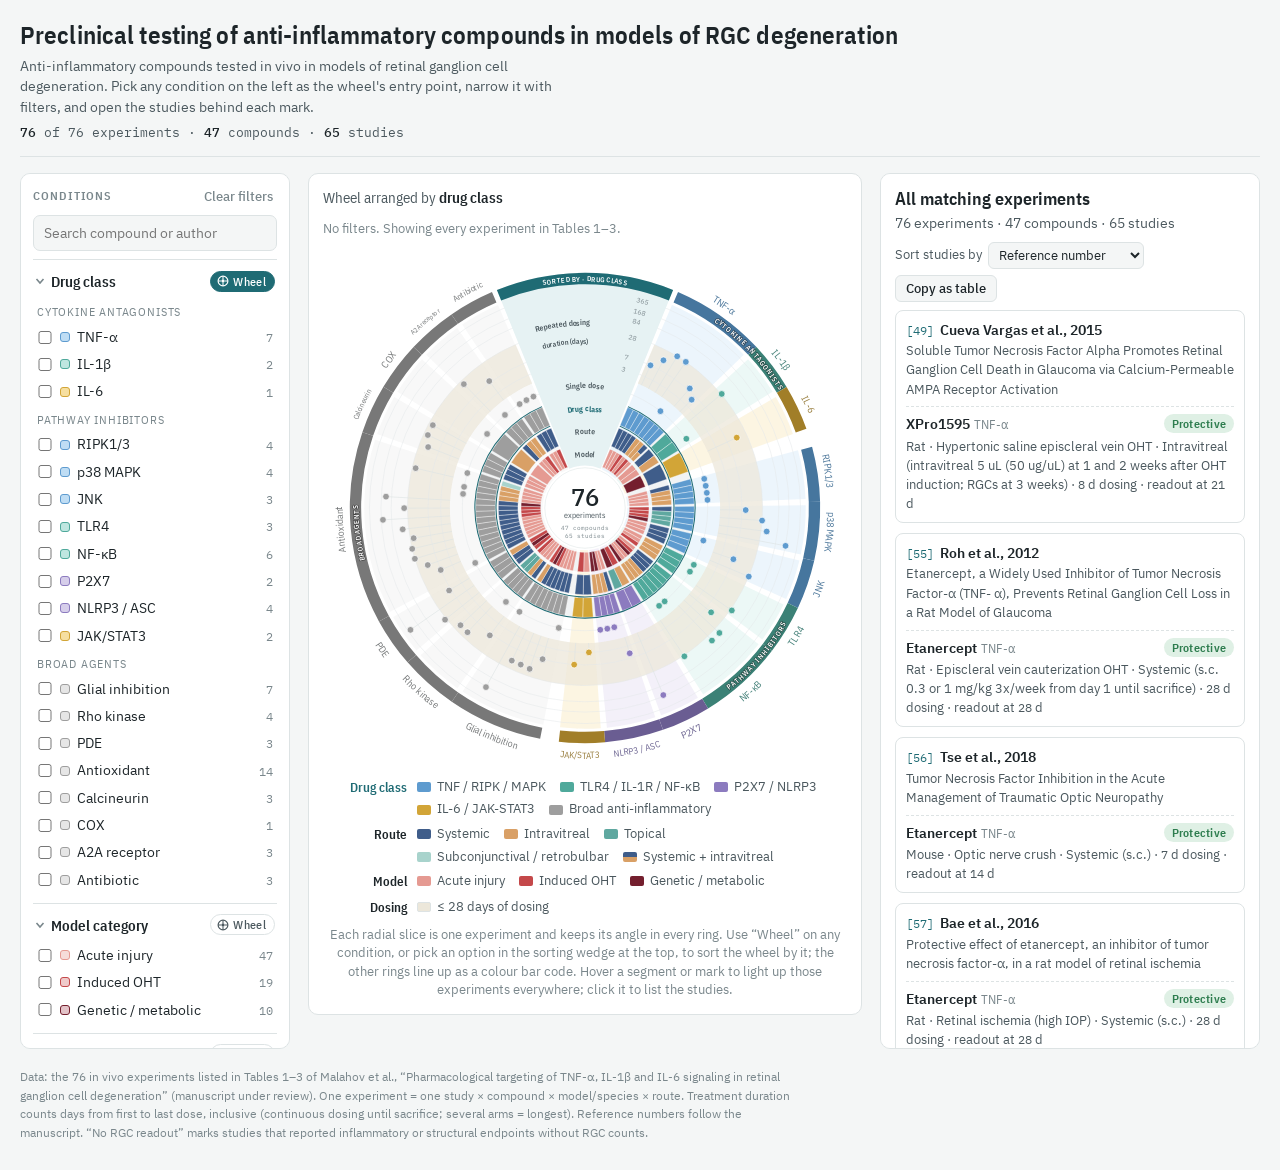
==== commit eb1a56bc: "Add files via upload" ====
--- a/index.html
+++ b/index.html
@@ -3,7 +3,7 @@
 <head>
 <meta charset="utf-8">
 <meta name="viewport" content="width=device-width, initial-scale=1, viewport-fit=cover">
-<meta name="description" content="Interactive wheel of 80 in vivo experiments testing anti-inflammatory compounds in models of retinal ganglion cell degeneration, with filters and references.">
+<meta name="description" content="Interactive wheel of 76 in vivo experiments testing anti-inflammatory compounds in models of retinal ganglion cell degeneration, with filters and references.">
 <title>Preclinical testing of anti-inflammatory compounds in models of RGC degeneration</title>
 <style>
 @font-face{font-family:'IBM Plex Sans Condensed';font-weight:400;font-style:normal;font-display:swap;src:url([data-uri]) format('woff2');}
@@ -276,7 +276,7 @@
   </div>
 
   <footer class="note">
-    Data: the 80 in vivo experiments listed in Tables 1–3 of Malahov et al., “Pharmacological targeting of TNF-α, IL-1β and IL-6 signaling in retinal ganglion cell degeneration” (manuscript under review). One experiment = one study × compound × model/species × route. Treatment duration counts days from first to last dose, inclusive (continuous dosing until sacrifice; several arms = longest). Reference numbers follow the manuscript. “No RGC readout” marks studies that reported inflammatory or structural endpoints without RGC counts.
+    Data: the 76 in vivo experiments listed in Tables 1–3 of Malahov et al., “Pharmacological targeting of TNF-α, IL-1β and IL-6 signaling in retinal ganglion cell degeneration” (manuscript under review). One experiment = one study × compound × model/species × route. Treatment duration counts days from first to last dose, inclusive (continuous dosing until sacrifice; several arms = longest). Reference numbers follow the manuscript. “No RGC readout” marks studies that reported inflammatory or structural endpoints without RGC counts.
   </footer>
 </div>
 
@@ -284,7 +284,7 @@
 <dialog id="refDlg" aria-labelledby="dlgTitle"><div class="dlg" id="dlgBody"></div></dialog>
 
 <script>
-window.WHEEL_DATA = {"rows": [{"id": 1, "compound": "Etanercept", "cls": "TNF-α", "ref": 55, "species": "Rat", "model": "Episcleral vein cauterization OHT", "modelGroup": "Episcleral vein OHT", "modelCat": "Induced OHT", "route": "Systemic", "routeDetail": "s.c. 0.3 or 1 mg/kg 3x/week from day 1 until sacrifice", "dur": 28.0, "endpoint": 28.0, "dosing": "8–28 days", "outcome": "Protective"}, {"id": 2, "compound": "Etanercept", "cls": "TNF-α", "ref": 56, "species": "Mouse", "model": "Optic nerve crush", "modelGroup": "Optic nerve crush", "modelCat": "Acute injury", "route": "Systemic", "routeDetail": "s.c.", "dur": 7.0, "endpoint": 14.0, "dosing": "2–7 days", "outcome": "Protective"}, {"id": 4, "compound": "Etanercept", "cls": "TNF-α", "ref": 57, "species": "Rat", "model": "Retinal ischemia (high IOP)", "modelGroup": "Retinal ischemia / acute IOP elevation", "modelCat": "Acute injury", "route": "Systemic", "routeDetail": "s.c.", "dur": 28.0, "endpoint": 28.0, "dosing": "8–28 days", "outcome": "Protective"}, {"id": 5, "compound": "Infliximab", "cls": "TNF-α", "ref": 58, "species": "Mouse", "model": "Corneal alkali burn", "modelGroup": "Corneal alkali burn", "modelCat": "Acute injury", "route": "Systemic", "routeDetail": "i.p.", "dur": 1.0, "endpoint": null, "dosing": "Single dose", "outcome": "Protective"}, {"id": 6, "compound": "Infliximab", "cls": "TNF-α", "ref": 59, "species": "Mouse", "model": "Corneal alkali burn", "modelGroup": "Corneal alkali burn", "modelCat": "Acute injury", "route": "Systemic", "routeDetail": "i.p.", "dur": 1.0, "endpoint": 1.0, "dosing": "Single dose", "outcome": "Protective"}, {"id": 7, "compound": "Infliximab", "cls": "TNF-α", "ref": 59, "species": "Rabbit", "model": "Corneal alkali burn", "modelGroup": "Corneal alkali burn", "modelCat": "Acute injury", "route": "Systemic", "routeDetail": "i.v.", "dur": 1.0, "endpoint": null, "dosing": "Single dose", "outcome": "Protective"}, {"id": 8, "compound": "Adalimumab", "cls": "TNF-α", "ref": 60, "species": "Rabbit", "model": "Corneal alkali burn", "modelGroup": "Corneal alkali burn", "modelCat": "Acute injury", "route": "Periocular", "routeDetail": "subconjunctival", "dur": 1.0, "endpoint": 90.0, "dosing": "Single dose", "outcome": "Protective"}, {"id": 9, "compound": "XPro1595", "cls": "TNF-α", "ref": 49, "species": "Rat", "model": "Hypertonic saline episcleral vein OHT", "modelGroup": "Hypertonic saline OHT", "modelCat": "Induced OHT", "route": "Intravitreal", "routeDetail": "intravitreal 5 uL (50 ug/uL) at 1 and 2 weeks after OHT induction; RGCs at 3 weeks", "dur": 8.0, "endpoint": 21.0, "dosing": "8–28 days", "outcome": "Protective"}, {"id": 10, "compound": "R7050", "cls": "TNF-α", "ref": 62, "species": "Mouse", "model": "Optic nerve crush", "modelGroup": "Optic nerve crush", "modelCat": "Acute injury", "route": "Systemic", "routeDetail": "i.p. daily", "dur": 14.0, "endpoint": 14.0, "dosing": "8–28 days", "outcome": "Protective"}, {"id": 11, "compound": "R7050", "cls": "TNF-α", "ref": 62, "species": "Mouse", "model": "Optic nerve crush", "modelGroup": "Optic nerve crush", "modelCat": "Acute injury", "route": "Intravitreal", "routeDetail": "single injection", "dur": 1.0, "endpoint": 14.0, "dosing": "Single dose", "outcome": "Protective"}, {"id": 12, "compound": "R7050", "cls": "TNF-α", "ref": 62, "species": "Mouse", "model": "Optic nerve crush", "modelGroup": "Optic nerve crush", "modelCat": "Acute injury", "route": "Combined", "routeDetail": "i.p. daily + single intravitreal", "dur": 5.0, "endpoint": 5.0, "dosing": "2–7 days", "outcome": "Protective"}, {"id": 13, "compound": "IL-1Ra", "cls": "IL-1β", "ref": 71, "species": "Rat", "model": "Retinal ischemia/reperfusion (high IOP)", "modelGroup": "Retinal ischemia / acute IOP elevation", "modelCat": "Acute injury", "route": "Intravitreal", "routeDetail": "single injection 5 min before ischemia", "dur": 1.0, "endpoint": 7.0, "dosing": "Single dose", "outcome": "Protective"}, {"id": 14, "compound": "Anakinra", "cls": "IL-1β", "ref": 72, "species": "Mouse", "model": "Blast traumatic brain injury", "modelGroup": "Blast traumatic brain injury", "modelCat": "Acute injury", "route": "Systemic", "routeDetail": "i.p. daily (day -7 to +21)", "dur": 29.0, "endpoint": 28.0, "dosing": "1–3 months", "outcome": "Protective"}, {"id": 15, "compound": "sgp130Fc", "cls": "IL-6", "ref": 80, "species": "Mouse", "model": "STZ diabetes", "modelGroup": "STZ diabetes", "modelCat": "Genetic / metabolic", "route": "Systemic", "routeDetail": "i.p. twice weekly x 2 weeks", "dur": 14.0, "endpoint": null, "dosing": "8–28 days", "outcome": "No RGC readout"}, {"id": 16, "compound": "BAY 11-7082", "cls": "NF-κB", "ref": 83, "species": "Rat", "model": "NMDA intravitreal", "modelGroup": "NMDA excitotoxicity", "modelCat": "Acute injury", "route": "Intravitreal", "routeDetail": "co-injected with NMDA", "dur": 1.0, "endpoint": 7.0, "dosing": "Single dose", "outcome": "Protective"}, {"id": 17, "compound": "IMD-0354", "cls": "NF-κB", "ref": 83, "species": "Rat", "model": "NMDA intravitreal", "modelGroup": "NMDA excitotoxicity", "modelCat": "Acute injury", "route": "Intravitreal", "routeDetail": "co-injected with NMDA", "dur": 1.0, "endpoint": 7.0, "dosing": "Single dose", "outcome": "Protective"}, {"id": 18, "compound": "IMD-0354", "cls": "NF-κB", "ref": 84, "species": "Rat", "model": "STZ diabetes", "modelGroup": "STZ diabetes", "modelCat": "Genetic / metabolic", "route": "Systemic", "routeDetail": "i.p. for 6 consecutive weeks", "dur": 42.0, "endpoint": null, "dosing": "1–3 months", "outcome": "Partial"}, {"id": 19, "compound": "Puerarin", "cls": "NF-κB", "ref": 85, "species": "Mouse", "model": "Col8a2-mutant neovascular glaucoma", "modelGroup": "Col8a2 neovascular glaucoma", "modelCat": "Genetic / metabolic", "route": "Intravitreal", "routeDetail": "intraocular injection 0.2 mg/kg (site not specified; classed as intravitreal)", "dur": 30.0, "endpoint": null, "dosing": "1–3 months", "outcome": "No RGC readout"}, {"id": 20, "compound": "NLY01", "cls": "NF-κB", "ref": 86, "species": "Mouse", "model": "Microbead OHT", "modelGroup": "Microbead OHT", "modelCat": "Induced OHT", "route": "Systemic", "routeDetail": "s.c. twice weekly", "dur": 42.0, "endpoint": 42.0, "dosing": "1–3 months", "outcome": "Protective"}, {"id": 21, "compound": "Metformin", "cls": "NF-κB", "ref": 87, "species": "Mouse", "model": "Retinal ischemia/reperfusion (high IOP)", "modelGroup": "Retinal ischemia / acute IOP elevation", "modelCat": "Acute injury", "route": "Systemic", "routeDetail": "i.p. 10 or 50 mg/kg once daily; ischemia on day 4 of treatment; continued to day 7 after", "dur": 11.0, "endpoint": 7.0, "dosing": "8–28 days", "outcome": "Protective"}, {"id": 22, "compound": "BIRB 796", "cls": "p38 MAPK", "ref": 88, "species": "Rat", "model": "Microbead OHT", "modelGroup": "Microbead OHT", "modelCat": "Induced OHT", "route": "Topical", "routeDetail": "eye drops twice daily Mon-Fri", "dur": 28.0, "endpoint": 28.0, "dosing": "8–28 days", "outcome": "Protective"}, {"id": 23, "compound": "BIRB 796", "cls": "p38 MAPK", "ref": 88, "species": "Mouse", "model": "DBA/2J", "modelGroup": "DBA/2J", "modelCat": "Genetic / metabolic", "route": "Topical", "routeDetail": "eye drops once daily Mon-Fri", "dur": 168.0, "endpoint": null, "dosing": "> 3 months", "outcome": "No protection"}, {"id": 25, "compound": "GRGM-13", "cls": "p38 MAPK", "ref": 90, "species": "Rat", "model": "Hypertonic saline episcleral vein OHT", "modelGroup": "Hypertonic saline OHT", "modelCat": "Induced OHT", "route": "Systemic", "routeDetail": "intragastric 0.4/0.8/1.6 g/kg/d, once daily x 9 days", "dur": 9.0, "endpoint": null, "dosing": "8–28 days", "outcome": "Protective"}, {"id": 26, "compound": "Ro3206145", "cls": "p38 MAPK", "ref": 91, "species": "Rat", "model": "Microbead OHT", "modelGroup": "Microbead OHT", "modelCat": "Induced OHT", "route": "Topical", "routeDetail": "eye drops twice daily", "dur": 41.0, "endpoint": 42.0, "dosing": "1–3 months", "outcome": "Axonal only"}, {"id": 27, "compound": "SP600125", "cls": "JNK", "ref": 103, "species": "Rat", "model": "Acute moderate IOP elevation (6 h)", "modelGroup": "Retinal ischemia / acute IOP elevation", "modelCat": "Acute injury", "route": "Systemic", "routeDetail": "systemic, given during 6-h IOP elevation (~45 mmHg)", "dur": 1.0, "endpoint": 0.25, "dosing": "Single dose", "outcome": "Not determined"}, {"id": 28, "compound": "SP600125", "cls": "JNK", "ref": 104, "species": "Rat", "model": "Acute moderate IOP elevation (7 h)", "modelGroup": "Retinal ischemia / acute IOP elevation", "modelCat": "Acute injury", "route": "Systemic", "routeDetail": "i.p. 7 doses (days 0-7)", "dur": 7.0, "endpoint": 28.0, "dosing": "2–7 days", "outcome": "Protective"}, {"id": 29, "compound": "MCC950", "cls": "NLRP3 / ASC", "ref": 92, "species": "Mouse", "model": "OPTN(E50K)", "modelGroup": "OPTN(E50K)", "modelCat": "Genetic / metabolic", "route": "Intravitreal", "routeDetail": "single injection", "dur": 1.0, "endpoint": 7.0, "dosing": "Single dose", "outcome": "Protective"}, {"id": 30, "compound": "MCC950", "cls": "NLRP3 / ASC", "ref": 93, "species": "Mouse", "model": "STZ diabetes", "modelGroup": "STZ diabetes", "modelCat": "Genetic / metabolic", "route": "Intravitreal", "routeDetail": "single intravitreal injection (2 uL) after diabetes induction", "dur": 1.0, "endpoint": null, "dosing": "Single dose", "outcome": "No RGC readout"}, {"id": 31, "compound": "IC-100", "cls": "NLRP3 / ASC", "ref": 94, "species": "Mouse", "model": "Oxygen-induced retinopathy", "modelGroup": "Oxygen-induced retinopathy", "modelCat": "Acute injury", "route": "Intravitreal", "routeDetail": "single injection at P12", "dur": 1.0, "endpoint": 18.0, "dosing": "Single dose", "outcome": "No RGC readout"}, {"id": 32, "compound": "IC-100", "cls": "NLRP3 / ASC", "ref": 94, "species": "Mouse", "model": "Oxygen-induced retinopathy", "modelGroup": "Oxygen-induced retinopathy", "modelCat": "Acute injury", "route": "Systemic", "routeDetail": "i.p. P12/P14/P16", "dur": 5.0, "endpoint": 18.0, "dosing": "2–7 days", "outcome": "No RGC readout"}, {"id": 33, "compound": "TAK-242", "cls": "TLR4", "ref": 95, "species": "Mouse", "model": "Optic nerve crush", "modelGroup": "Optic nerve crush", "modelCat": "Acute injury", "route": "Intravitreal", "routeDetail": "single injection", "dur": 1.0, "endpoint": 10.0, "dosing": "Single dose", "outcome": "Protective"}, {"id": 34, "compound": "C34", "cls": "TLR4", "ref": 95, "species": "Mouse", "model": "Optic nerve crush", "modelGroup": "Optic nerve crush", "modelCat": "Acute injury", "route": "Intravitreal", "routeDetail": "single injection", "dur": 1.0, "endpoint": null, "dosing": "Single dose", "outcome": "No RGC readout"}, {"id": 35, "compound": "TAK-242", "cls": "TLR4", "ref": 96, "species": "Rat", "model": "Hydrogel-induced OHT", "modelGroup": "Hydrogel-induced OHT", "modelCat": "Induced OHT", "route": "Intravitreal", "routeDetail": "weekly from day -3", "dur": 31.0, "endpoint": 28.0, "dosing": "1–3 months", "outcome": "Protective"}, {"id": 36, "compound": "JNJ47965567", "cls": "P2X7", "ref": 97, "species": "Mouse", "model": "DBA/2J", "modelGroup": "DBA/2J", "modelCat": "Genetic / metabolic", "route": "Topical", "routeDetail": "chronic eye drops", "dur": 154.0, "endpoint": null, "dosing": "> 3 months", "outcome": "Protective"}, {"id": 37, "compound": "A740003", "cls": "P2X7", "ref": 98, "species": "Mouse", "model": "Chronic OHT (method n.s.)", "modelGroup": "Chronic OHT (method n.s.)", "modelCat": "Induced OHT", "route": "Intravitreal", "routeDetail": "pre-injection", "dur": null, "endpoint": null, "dosing": "Not reported", "outcome": "Partial"}, {"id": 38, "compound": "Ripa-56", "cls": "RIPK1/3", "ref": 100, "species": "Mouse", "model": "NMDA intravitreal", "modelGroup": "NMDA excitotoxicity", "modelCat": "Acute injury", "route": "Intravitreal", "routeDetail": "co-injected with NMDA", "dur": 1.0, "endpoint": 3.0, "dosing": "Single dose", "outcome": "Partial"}, {"id": 39, "compound": "Necrostatin-1", "cls": "RIPK1/3", "ref": 101, "species": "Mouse", "model": "NMDA intravitreal", "modelGroup": "NMDA excitotoxicity", "modelCat": "Acute injury", "route": "Intravitreal", "routeDetail": "co-injected with NMDA", "dur": 1.0, "endpoint": 5.0, "dosing": "Single dose", "outcome": "Protective"}, {"id": 40, "compound": "GSK872", "cls": "RIPK1/3", "ref": 101, "species": "Mouse", "model": "NMDA intravitreal", "modelGroup": "NMDA excitotoxicity", "modelCat": "Acute injury", "route": "Intravitreal", "routeDetail": "co-injected with NMDA", "dur": 1.0, "endpoint": 5.0, "dosing": "Single dose", "outcome": "Protective"}, {"id": 41, "compound": "RIC", "cls": "RIPK1/3", "ref": 102, "species": "Rat", "model": "Acute high IOP ischemia", "modelGroup": "Retinal ischemia / acute IOP elevation", "modelCat": "Acute injury", "route": "Systemic", "routeDetail": "single i.p. dose (5 ml/kg) immediately after ischemia", "dur": 1.0, "endpoint": null, "dosing": "Single dose", "outcome": "Protective"}, {"id": 42, "compound": "GFAP antibody", "cls": "Glial inhibition", "ref": 109, "species": "Rat", "model": "Episcleral vein occlusion OHT", "modelGroup": "Episcleral vein OHT", "modelCat": "Induced OHT", "route": "Intravitreal", "routeDetail": "single injection at week 3", "dur": 1.0, "endpoint": 70.0, "dosing": "Single dose", "outcome": "Protective"}, {"id": 43, "compound": "Minocycline", "cls": "Glial inhibition", "ref": 110, "species": "Rat", "model": "Optic nerve axotomy", "modelGroup": "Optic nerve axotomy / transection", "modelCat": "Acute injury", "route": "Systemic", "routeDetail": "i.p. 45 mg/kg/d x3 days before axotomy, then 22.5 mg/kg/d for 6-13 days after", "dur": 17.0, "endpoint": 7.0, "dosing": "8–28 days", "outcome": "Partial"}, {"id": 44, "compound": "Minocycline", "cls": "Glial inhibition", "ref": 111, "species": "Mouse", "model": "NMDA intravitreal", "modelGroup": "NMDA excitotoxicity", "modelCat": "Acute injury", "route": "Systemic", "routeDetail": "single i.p. 90 mg/kg 60 min before NMDA", "dur": 1.0, "endpoint": null, "dosing": "Single dose", "outcome": "Protective"}, {"id": 45, "compound": "Minocycline", "cls": "Glial inhibition", "ref": 112, "species": "Mouse", "model": "DBA/2J", "modelGroup": "DBA/2J", "modelCat": "Genetic / metabolic", "route": "Systemic", "routeDetail": "systemic for 25 weeks", "dur": 175.0, "endpoint": null, "dosing": "> 3 months", "outcome": "Protective"}, {"id": 46, "compound": "Minocycline", "cls": "Glial inhibition", "ref": 114, "species": "Rat", "model": "Optic nerve transection", "modelGroup": "Optic nerve axotomy / transection", "modelCat": "Acute injury", "route": "Systemic", "routeDetail": "i.p. daily from day -3", "dur": 7.0, "endpoint": 3.0, "dosing": "2–7 days", "outcome": "No RGC readout"}, {"id": 47, "compound": "Minocycline", "cls": "Glial inhibition", "ref": 115, "species": "Rat", "model": "S100B intravitreal", "modelGroup": "S100B intravitreal", "modelCat": "Acute injury", "route": "Systemic", "routeDetail": "i.p. daily day -1 to 14", "dur": 16.0, "endpoint": 14.0, "dosing": "8–28 days", "outcome": "Partial"}, {"id": 48, "compound": "Minocycline", "cls": "Glial inhibition", "ref": 116, "species": "Mouse", "model": "Laser-induced OHT", "modelGroup": "Laser-induced OHT", "modelCat": "Induced OHT", "route": "Systemic", "routeDetail": "i.p. daily from day -1", "dur": 16.0, "endpoint": 15.0, "dosing": "8–28 days", "outcome": "No protection"}, {"id": 49, "compound": "K-115", "cls": "Rho kinase", "ref": 118, "species": "Mouse", "model": "Optic nerve crush", "modelGroup": "Optic nerve crush", "modelCat": "Acute injury", "route": "Topical", "routeDetail": "9 doses day -3 to 14", "dur": 18.0, "endpoint": 14.0, "dosing": "8–28 days", "outcome": "Partial"}, {"id": 50, "compound": "K-115", "cls": "Rho kinase", "ref": 118, "species": "Mouse", "model": "Microbead OHT", "modelGroup": "Microbead OHT", "modelCat": "Induced OHT", "route": "Topical", "routeDetail": "9 doses day -3 to 14", "dur": 18.0, "endpoint": 42.0, "dosing": "8–28 days", "outcome": "Protective"}, {"id": 51, "compound": "K-115", "cls": "Rho kinase", "ref": 119, "species": "Mouse", "model": "Optic nerve crush", "modelGroup": "Optic nerve crush", "modelCat": "Acute injury", "route": "Systemic", "routeDetail": "oral 1 mg/kg 15 min before crush, then once daily for 7 days from the day after", "dur": 8.0, "endpoint": null, "dosing": "8–28 days", "outcome": "Protective"}, {"id": 52, "compound": "Y-39983", "cls": "Rho kinase", "ref": 120, "species": "Rat", "model": "Axotomy + peripheral nerve graft", "modelGroup": "Optic nerve axotomy / transection", "modelCat": "Acute injury", "route": "Intravitreal", "routeDetail": "single intravitreal injection (10 or 100 uM final) + Y-39983-soaked gelatin sponge at optic nerve stump, at surgery", "dur": 1.0, "endpoint": 45.0, "dosing": "Single dose", "outcome": "No RGC readout"}, {"id": 53, "compound": "Ibudilast", "cls": "PDE", "ref": 122, "species": "Rat", "model": "Hypertonic saline episcleral vein OHT", "modelGroup": "Hypertonic saline OHT", "modelCat": "Induced OHT", "route": "Intravitreal", "routeDetail": "intravitreal 5 uL 500 uM at 1 and 2 weeks after OHT induction", "dur": 8.0, "endpoint": 21.0, "dosing": "8–28 days", "outcome": "Protective"}, {"id": 54, "compound": "Tadalafil", "cls": "PDE", "ref": 123, "species": "Mouse", "model": "GC-1−/−", "modelGroup": "GC-1−/−", "modelCat": "Genetic / metabolic", "route": "Systemic", "routeDetail": "oral chow 10 months", "dur": 304.0, "endpoint": null, "dosing": "> 3 months", "outcome": "Protective"}, {"id": 55, "compound": "Tadalafil", "cls": "PDE", "ref": 123, "species": "Mouse", "model": "Microbead OHT", "modelGroup": "Microbead OHT", "modelCat": "Induced OHT", "route": "Systemic", "routeDetail": "oral chow day -3 to 28", "dur": 31.0, "endpoint": 28.0, "dosing": "1–3 months", "outcome": "Protective"}, {"id": 56, "compound": "Ginkgo biloba (EGb 761)", "cls": "Antioxidant", "ref": 124, "species": "Rat", "model": "Episcleral vein cauterization OHT", "modelGroup": "Episcleral vein OHT", "modelCat": "Induced OHT", "route": "Systemic", "routeDetail": "drinking water 100 mg/kg/day from cauterization for 5 months", "dur": 150.0, "endpoint": 150.0, "dosing": "> 3 months", "outcome": "Protective"}, {"id": 57, "compound": "Ginkgo biloba", "cls": "Antioxidant", "ref": 125, "species": "Rat", "model": "Optic nerve crush", "modelGroup": "Optic nerve crush", "modelCat": "Acute injury", "route": "Systemic", "routeDetail": "intragastric daily from 2 h after crush until 4 weeks", "dur": 28.0, "endpoint": 28.0, "dosing": "8–28 days", "outcome": "Protective"}, {"id": 58, "compound": "Ginkgo biloba", "cls": "Antioxidant", "ref": 126, "species": "Rat", "model": "Optic nerve crush", "modelGroup": "Optic nerve crush", "modelCat": "Acute injury", "route": "Systemic", "routeDetail": "i.p. daily", "dur": 28.0, "endpoint": 28.0, "dosing": "8–28 days", "outcome": "Protective"}, {"id": 59, "compound": "Ginkgo biloba (ginkgolides; DGMI)", "cls": "Antioxidant", "ref": 127, "species": "Rat", "model": "Optic nerve crush", "modelGroup": "Optic nerve crush", "modelCat": "Acute injury", "route": "Periocular", "routeDetail": "retrobulbar injection, 0.078 / 0.3125 / 1.25 mg/kg (male SD rats; schedule not in excerpt)", "dur": 1.0, "endpoint": null, "dosing": "Single dose", "outcome": "Protective"}, {"id": 60, "compound": "Tempol", "cls": "Antioxidant", "ref": 129, "species": "Mouse", "model": "Microbead OHT", "modelGroup": "Microbead OHT", "modelCat": "Induced OHT", "route": "Systemic", "routeDetail": "osmotic mini-pump", "dur": 42.0, "endpoint": 42.0, "dosing": "1–3 months", "outcome": "Not determined"}, {"id": 61, "compound": "Tempol", "cls": "Antioxidant", "ref": 130, "species": "Rat", "model": "Partial optic nerve crush", "modelGroup": "Optic nerve crush", "modelCat": "Acute injury", "route": "Systemic", "routeDetail": "i.p. daily x 7", "dur": 7.0, "endpoint": null, "dosing": "2–7 days", "outcome": "No protection"}, {"id": 62, "compound": "Baicalein", "cls": "Antioxidant", "ref": 133, "species": "Mouse", "model": "Retinal ischemia/reperfusion (high IOP)", "modelGroup": "Retinal ischemia / acute IOP elevation", "modelCat": "Acute injury", "route": "Intravitreal", "routeDetail": "weekly from day 0", "dur": 22.0, "endpoint": 28.0, "dosing": "8–28 days", "outcome": "Protective"}, {"id": 63, "compound": "7,8-Dihydroxyflavone", "cls": "Antioxidant", "ref": 134, "species": "Rat", "model": "Optic nerve transection", "modelGroup": "Optic nerve axotomy / transection", "modelCat": "Acute injury", "route": "Systemic", "routeDetail": "i.p. daily", "dur": 22.0, "endpoint": 21.0, "dosing": "8–28 days", "outcome": "Protective"}, {"id": 64, "compound": "Naringenin", "cls": "Antioxidant", "ref": 135, "species": "Mouse", "model": "Optic nerve crush", "modelGroup": "Optic nerve crush", "modelCat": "Acute injury", "route": "Intravitreal", "routeDetail": "single injection", "dur": 1.0, "endpoint": 14.0, "dosing": "Single dose", "outcome": "Protective"}, {"id": 65, "compound": "α-Lipoic acid", "cls": "Antioxidant", "ref": 136, "species": "Rat", "model": "Optic nerve crush", "modelGroup": "Optic nerve crush", "modelCat": "Acute injury", "route": "Systemic", "routeDetail": "single i.v. bolus", "dur": 1.0, "endpoint": 10.0, "dosing": "Single dose", "outcome": "Partial"}, {"id": 66, "compound": "α-Lipoic acid", "cls": "Antioxidant", "ref": 137, "species": "Mouse", "model": "DBA/2J", "modelGroup": "DBA/2J", "modelCat": "Genetic / metabolic", "route": "Systemic", "routeDetail": "diet 6-10 months (prevention arm: 11 months)", "dur": 122.0, "endpoint": null, "dosing": "> 3 months", "outcome": "Protective"}, {"id": 67, "compound": "Celastrol", "cls": "Antioxidant", "ref": 131, "species": "Rat", "model": "Optic nerve crush", "modelGroup": "Optic nerve crush", "modelCat": "Acute injury", "route": "Systemic", "routeDetail": "i.p. daily x 14", "dur": 14.0, "endpoint": 14.0, "dosing": "8–28 days", "outcome": "Protective"}, {"id": 68, "compound": "Celastrol", "cls": "Antioxidant", "ref": 131, "species": "Rat", "model": "Optic nerve crush", "modelGroup": "Optic nerve crush", "modelCat": "Acute injury", "route": "Intravitreal", "routeDetail": "single injection", "dur": 1.0, "endpoint": 14.0, "dosing": "Single dose", "outcome": "Partial"}, {"id": 69, "compound": "Celastrol", "cls": "Antioxidant", "ref": 132, "species": "Rat", "model": "Laser-induced OHT", "modelGroup": "Laser-induced OHT", "modelCat": "Induced OHT", "route": "Systemic", "routeDetail": "i.p. 3x/week x 5 weeks", "dur": 35.0, "endpoint": 35.0, "dosing": "1–3 months", "outcome": "Protective"}, {"id": 70, "compound": "Cyclosporine A", "cls": "Calcineurin", "ref": 138, "species": "Mouse", "model": "Retinal ischemia/reperfusion (high IOP)", "modelGroup": "Retinal ischemia / acute IOP elevation", "modelCat": "Acute injury", "route": "Systemic", "routeDetail": "i.p. 5 mg/kg/day from 24 h before ischemia, daily x 2 weeks", "dur": 15.0, "endpoint": 14.0, "dosing": "8–28 days", "outcome": "Protective"}, {"id": 71, "compound": "Cyclosporine A", "cls": "Calcineurin", "ref": 140, "species": "Rat", "model": "Optic nerve transection + PN graft", "modelGroup": "Optic nerve axotomy / transection", "modelCat": "Acute injury", "route": "Systemic", "routeDetail": "i.p. CsA 20 mg/kg every second day for 3 weeks", "dur": 21.0, "endpoint": 21.0, "dosing": "8–28 days", "outcome": "Partial"}, {"id": 72, "compound": "FK506", "cls": "Calcineurin", "ref": 140, "species": "Rat", "model": "Optic nerve transection + PN graft", "modelGroup": "Optic nerve axotomy / transection", "modelCat": "Acute injury", "route": "Systemic", "routeDetail": "i.p. FK506 10 mg/kg every second day for 3 weeks", "dur": 21.0, "endpoint": 21.0, "dosing": "8–28 days", "outcome": "Partial"}, {"id": 73, "compound": "Ketorolac", "cls": "COX", "ref": 141, "species": "Rat", "model": "Optic nerve crush", "modelGroup": "Optic nerve crush", "modelCat": "Acute injury", "route": "Intravitreal", "routeDetail": "single injection", "dur": 1.0, "endpoint": 7.0, "dosing": "Single dose", "outcome": "Protective"}, {"id": 74, "compound": "ZM241385", "cls": "A2A receptor", "ref": 143, "species": "Rat", "model": "Episcleral vein ligation OHT", "modelGroup": "Episcleral vein OHT", "modelCat": "Induced OHT", "route": "Intravitreal", "routeDetail": "intravitreal 1 uL 50 uM, 1 h after OHT surgery and again 1 week later", "dur": 8.0, "endpoint": 14.0, "dosing": "8–28 days", "outcome": "Protective"}, {"id": 75, "compound": "Azithromycin", "cls": "Antibiotic", "ref": 146, "species": "Rat", "model": "Retinal ischemia/reperfusion (high IOP)", "modelGroup": "Retinal ischemia / acute IOP elevation", "modelCat": "Acute injury", "route": "Systemic", "routeDetail": "single i.p.", "dur": 1.0, "endpoint": 7.0, "dosing": "Single dose", "outcome": "Protective"}, {"id": 76, "compound": "Azithromycin", "cls": "Antibiotic", "ref": 147, "species": "Mouse", "model": "Microbead OHT", "modelGroup": "Microbead OHT", "modelCat": "Induced OHT", "route": "Systemic", "routeDetail": "single i.p. injection 1 mg after microbead injection", "dur": 1.0, "endpoint": 21.0, "dosing": "Single dose", "outcome": "Partial"}, {"id": 77, "compound": "Azithromycin", "cls": "Antibiotic", "ref": 148, "species": "Mouse", "model": "Optic nerve crush", "modelGroup": "Optic nerve crush", "modelCat": "Acute injury", "route": "Systemic", "routeDetail": "single i.p.", "dur": 1.0, "endpoint": 21.0, "dosing": "Single dose", "outcome": "Protective"}, {"id": 78, "compound": "S3I-201", "cls": "JAK/STAT3", "ref": 106, "species": "Rat", "model": "Acute ocular hypertension (75 mmHg 1 h)", "modelGroup": "Retinal ischemia / acute IOP elevation", "modelCat": "Acute injury", "route": "Systemic", "routeDetail": "i.p. 2 mg/kg before injury and day 2", "dur": 3.0, "endpoint": 3.0, "dosing": "2–7 days", "outcome": "Protective"}, {"id": 79, "compound": "Stattic", "cls": "JAK/STAT3", "ref": 107, "species": "Rat", "model": "Hypertonic saline limbal vein OHT", "modelGroup": "Hypertonic saline OHT", "modelCat": "Induced OHT", "route": "Systemic", "routeDetail": "i.p. 5 mg/kg daily x 7 days", "dur": 7.0, "endpoint": 7.0, "dosing": "2–7 days", "outcome": "No RGC readout"}, {"id": 80, "compound": "SCH 58261", "cls": "A2A receptor", "ref": 144, "species": "Rat", "model": "Retinal ischemia/reperfusion (high IOP)", "modelGroup": "Retinal ischemia / acute IOP elevation", "modelCat": "Acute injury", "route": "Intravitreal", "routeDetail": "single intravitreal injection 5 uL 100 nM, 2 h before ischemia", "dur": 1.0, "endpoint": null, "dosing": "Single dose", "outcome": "Protective"}, {"id": 81, "compound": "Caffeine", "cls": "A2A receptor", "ref": 145, "species": "Rat", "model": "Retinal ischemia/reperfusion (high IOP)", "modelGroup": "Retinal ischemia / acute IOP elevation", "modelCat": "Acute injury", "route": "Systemic", "routeDetail": "drinking water 1 g/L from 2 weeks before ischemia to endpoint", "dur": 21.0, "endpoint": 7.0, "dosing": "8–28 days", "outcome": "No RGC readout"}, {"id": 82, "compound": "SP600125", "cls": "JNK", "ref": 105, "species": "Mouse", "model": "Retinal ischemia/reperfusion (high IOP)", "modelGroup": "Retinal ischemia / acute IOP elevation", "modelCat": "Acute injury", "route": "Systemic", "routeDetail": "i.p. daily x 28 days from 2 h before injury", "dur": 28.0, "endpoint": 28.0, "dosing": "8–28 days", "outcome": "Protective"}], "refs": {"49": {"n": 49, "short": "Cueva Vargas et al., 2015", "authors": "Cueva Vargas JL, Osswald IK, Unsain N, Aurousseau MR, Barker PA, Bowie D, et al", "title": "Soluble Tumor Necrosis Factor Alpha Promotes Retinal Ganglion Cell Death in Glaucoma via Calcium-Permeable AMPA Receptor Activation", "journal": "J Neurosci", "year": 2015, "doi": "https://doi.org/10.1523/JNEUROSCI.1273-15.2015", "full": "Cueva Vargas JL, Osswald IK, Unsain N, Aurousseau MR, Barker PA, Bowie D, et al. Soluble Tumor Necrosis Factor Alpha Promotes Retinal Ganglion Cell Death in Glaucoma via Calcium-Permeable AMPA Receptor Activation. J Neurosci. 2015;35:12088–102."}, "55": {"n": 55, "short": "Roh et al., 2012", "authors": "Roh M, Zhang Y, Murakami Y, Thanos A, Lee SC, Vavvas DG, et al", "title": "Etanercept, a Widely Used Inhibitor of Tumor Necrosis Factor-α (TNF- α), Prevents Retinal Ganglion Cell Loss in a Rat Model of Glaucoma", "journal": "PLoS One", "year": 2012, "doi": "https://doi.org/10.1371/journal.pone.0040065", "full": "Roh M, Zhang Y, Murakami Y, Thanos A, Lee SC, Vavvas DG, et al. Etanercept, a Widely Used Inhibitor of Tumor Necrosis Factor-α (TNF- α), Prevents Retinal Ganglion Cell Loss in a Rat Model of Glaucoma. PLoS One. 2012;7:e40065."}, "56": {"n": 56, "short": "Tse et al., 2018", "authors": "Tse BC, Dvoriantchikova G, Tao W, Gallo RA, Lee JY, Pappas S, et al", "title": "Tumor Necrosis Factor Inhibition in the Acute Management of Traumatic Optic Neuropathy", "journal": "Invest Ophthalmol Vis Sci", "year": 2018, "doi": "https://doi.org/10.1167/iovs.18-24431", "full": "Tse BC, Dvoriantchikova G, Tao W, Gallo RA, Lee JY, Pappas S, et al. Tumor Necrosis Factor Inhibition in the Acute Management of Traumatic Optic Neuropathy. Invest Ophthalmol Vis Sci. 2018;59:2905–12."}, "57": {"n": 57, "short": "Bae et al., 2016", "authors": "Bae HW, Lee N, Seong GJ, Rho S, Hong S, Kim CY", "title": "Protective effect of etanercept, an inhibitor of tumor necrosis factor-α, in a rat model of retinal ischemia", "journal": "BMC Ophthalmology", "year": 2016, "doi": "https://doi.org/10.1186/s12886-016-0262-9", "full": "Bae HW, Lee N, Seong GJ, Rho S, Hong S, Kim CY. Protective effect of etanercept, an inhibitor of tumor necrosis factor-α, in a rat model of retinal ischemia. BMC Ophthalmology. 2016;16:75."}, "58": {"n": 58, "short": "Cade et al., 2014", "authors": "Cade F, Paschalis EI, Regatieri CV, Vavvas DG, Dana R, Dohlman CH", "title": "Alkali Burn to the Eye: Protection Using TNF-α Inhibition", "journal": "Cornea", "year": 2014, "doi": "https://doi.org/10.1097/ICO.0000000000000071", "full": "Cade F, Paschalis EI, Regatieri CV, Vavvas DG, Dana R, Dohlman CH. Alkali Burn to the Eye: Protection Using TNF-α Inhibition. Cornea. 2014;33:382."}, "59": {"n": 59, "short": "Paschalis et al., 2017", "authors": "Paschalis EI, Zhou C, Lei F, Scott N, Kapoulea V, Robert M-C, et al", "title": "Mechanisms of Retinal Damage after Ocular Alkali Burns", "journal": "The American Journal of Pathology", "year": 2017, "doi": "https://doi.org/10.1016/j.ajpath.2017.02.005", "full": "Paschalis EI, Zhou C, Lei F, Scott N, Kapoulea V, Robert M-C, et al. Mechanisms of Retinal Damage after Ocular Alkali Burns. The American Journal of Pathology. 2017;187:1327–42."}, "60": {"n": 60, "short": "Paschalis et al., 2024", "authors": "Paschalis EI, Zhou C, Sharma J, Dohlman TH, Kim S, Lei F, et al", "title": "The prophylactic value of TNF-α inhibitors against retinal cell apoptosis and optic nerve axon loss after corneal surgery or trauma", "journal": "Acta Ophthalmologica", "year": 2024, "doi": "https://doi.org/10.1111/aos.15786", "full": "Paschalis EI, Zhou C, Sharma J, Dohlman TH, Kim S, Lei F, et al. The prophylactic value of TNF-α inhibitors against retinal cell apoptosis and optic nerve axon loss after corneal surgery or trauma. Acta Ophthalmologica. 2024;102:e381–94."}, "62": {"n": 62, "short": "Lucas-Ruiz et al., 2019", "authors": "Lucas-Ruiz F, Galindo-Romero C, Salinas-Navarro M, González-Riquelme MJ, Vidal-Sanz M, Agudo Barriuso M", "title": "Systemic and Intravitreal Antagonism of the TNFR1 Signaling Pathway Delays Axotomy-Induced Retinal Ganglion Cell Loss", "journal": "Front Neurosci", "year": 2019, "doi": "https://doi.org/10.3389/fnins.2019.01096", "full": "Lucas-Ruiz F, Galindo-Romero C, Salinas-Navarro M, González-Riquelme MJ, Vidal-Sanz M, Agudo Barriuso M. Systemic and Intravitreal Antagonism of the TNFR1 Signaling Pathway Delays Axotomy-Induced Retinal Ganglion Cell Loss. Front Neurosci. 2019;13:1096."}, "71": {"n": 71, "short": "Yoneda et al., 2001", "authors": "Yoneda S, Tanihara H, Kido N, Honda Y, Goto W, Hara H, et al", "title": "Interleukin-1beta mediates ischemic injury in the rat retina", "journal": "Exp Eye Res", "year": 2001, "doi": "https://doi.org/10.1006/exer.2001.1072", "full": "Yoneda S, Tanihara H, Kido N, Honda Y, Goto W, Hara H, et al. Interleukin-1beta mediates ischemic injury in the rat retina. Exp Eye Res. 2001;73:661–7."}, "72": {"n": 72, "short": "Evans et al., 2020", "authors": "Evans LP, Woll AW, Wu S, Todd BP, Hehr N, Hedberg-Buenz A, et al", "title": "Modulation of Post-Traumatic Immune Response Using the IL-1 Receptor Antagonist Anakinra for Improved Visual Outcomes", "journal": "J Neurotrauma", "year": 2020, "doi": "https://doi.org/10.1089/neu.2019.6725", "full": "Evans LP, Woll AW, Wu S, Todd BP, Hehr N, Hedberg-Buenz A, et al. Modulation of Post-Traumatic Immune Response Using the IL-1 Receptor Antagonist Anakinra for Improved Visual Outcomes. J Neurotrauma. 2020;37:1463–80."}, "80": {"n": 80, "short": "Robinson et al., 2020", "authors": "Robinson R, Srinivasan M, Shanmugam A, Ward A, Ganapathy V, Bloom J, et al", "title": "Interleukin-6 trans-signaling inhibition prevents oxidative stress in a mouse model of early diabetic retinopathy", "journal": "Redox Biol", "year": 2020, "doi": "https://doi.org/10.1016/j.redox.2020.101574", "full": "Robinson R, Srinivasan M, Shanmugam A, Ward A, Ganapathy V, Bloom J, et al. Interleukin-6 trans-signaling inhibition prevents oxidative stress in a mouse model of early diabetic retinopathy. Redox Biol. 2020;34:101574."}, "83": {"n": 83, "short": "Sakamoto et al., 2017", "authors": "Sakamoto K, Okuwaki T, Ushikubo H, Mori A, Nakahara T, Ishii K", "title": "Activation inhibitors of nuclear factor kappa B protect neurons against the NMDA-induced damage in the rat retina", "journal": "Journal of Pharmacological Sciences", "year": 2017, "doi": "https://doi.org/10.1016/j.jphs.2017.09.031", "full": "Sakamoto K, Okuwaki T, Ushikubo H, Mori A, Nakahara T, Ishii K. Activation inhibitors of nuclear factor kappa B protect neurons against the NMDA-induced damage in the rat retina. Journal of Pharmacological Sciences. 2017;135:72–80."}, "84": {"n": 84, "short": "Ding et al., 2023", "authors": "Ding X, Sun Z, Guo Y, Tang W, Shu Q, Xu G", "title": "Inhibition of NF-κB ameliorates aberrant retinal glia activation and inflammatory responses in streptozotocin-induced diabetic rats", "journal": "Ann Transl Med", "year": 2023, "doi": "https://doi.org/10.21037/atm-22-2204", "full": "Ding X, Sun Z, Guo Y, Tang W, Shu Q, Xu G. Inhibition of NF-κB ameliorates aberrant retinal glia activation and inflammatory responses in streptozotocin-induced diabetic rats. Ann Transl Med. 2023;11:197."}, "85": {"n": 85, "short": "Wei et al., 2018", "authors": "Wei H-Y, Zhang Y-J, Zhao S-Z", "title": "Puerarin regulates neovascular glaucoma through pigment epithelium‑derived growth factor‑induced NF‑κB signaling pathway", "journal": "Molecular Medicine Reports", "year": 2018, "doi": "https://doi.org/10.3892/mmr.2018.8800", "full": "Wei H-Y, Zhang Y-J, Zhao S-Z. Puerarin regulates neovascular glaucoma through pigment epithelium‑derived growth factor‑induced NF‑κB signaling pathway. Molecular Medicine Reports. Spandidos Publications; 2018;17:7866–74."}, "86": {"n": 86, "short": "Sterling et al., 2020", "authors": "Sterling JK, Adetunji MO, Guttha S, Bargoud AR, Uyhazi KE, Ross AG, et al", "title": "GLP-1 Receptor Agonist NLY01 Reduces Retinal Inflammation and Neuron Death Secondary to Ocular Hypertension", "journal": "Cell Reports [Internet]", "year": 2020, "doi": "https://doi.org/10.1016/j.celrep.2020.108271", "full": "Sterling JK, Adetunji MO, Guttha S, Bargoud AR, Uyhazi KE, Ross AG, et al. GLP-1 Receptor Agonist NLY01 Reduces Retinal Inflammation and Neuron Death Secondary to Ocular Hypertension. Cell Reports [Internet]. Elsevier; 2020 [cited 2025 June 1];33."}, "87": {"n": 87, "short": "Satriano et al., 2025", "authors": "Satriano A, Martucci A, Adornetto A, Benfatto E, Tettamanti G, Bruno D, et al", "title": "Metformin protects retinal ganglion cells in a preclinical model of retinal ischemia/reperfusion injury and stabilizes visual field in diabetic patients with glaucoma", "journal": "Cell Death Discov", "year": 2025, "doi": "https://doi.org/10.1038/s41420-025-02824-y", "full": "Satriano A, Martucci A, Adornetto A, Benfatto E, Tettamanti G, Bruno D, et al. Metformin protects retinal ganglion cells in a preclinical model of retinal ischemia/reperfusion injury and stabilizes visual field in diabetic patients with glaucoma. Cell Death Discov. Nature Publishing Group; 2025;11:546."}, "88": {"n": 88, "short": "Lambert et al., 2020", "authors": "Lambert WS, Pasini S, Collyer JW, Formichella CR, Ghose P, Carlson BJ, et al", "title": "Of Mice and Monkeys: Neuroprotective Efficacy of the p38 Inhibitor BIRB 796 Depends on Model Duration in Experimental Glaucoma", "journal": "Sci Rep", "year": 2020, "doi": "https://doi.org/10.1038/s41598-020-65374-6", "full": "Lambert WS, Pasini S, Collyer JW, Formichella CR, Ghose P, Carlson BJ, et al. Of Mice and Monkeys: Neuroprotective Efficacy of the p38 Inhibitor BIRB 796 Depends on Model Duration in Experimental Glaucoma. Sci Rep. 2020;10:8535."}, "90": {"n": 90, "short": "Zhang et al., 2018", "authors": "Zhang Q, Wang W, Jiang Y, A-tuya, Dongmei, Li L, et al", "title": "GRGM-13 comprising 13 plant and animal products, inhibited oxidative stress induced apoptosis in retinal ganglion cells by inhibiting P2RX7/p38 MAPK signaling pathway", "journal": "Biomedicine & Pharmacotherapy", "year": 2018, "doi": "https://doi.org/10.1016/j.biopha.2018.02.107", "full": "Zhang Q, Wang W, Jiang Y, A-tuya, Dongmei, Li L, et al. GRGM-13 comprising 13 plant and animal products, inhibited oxidative stress induced apoptosis in retinal ganglion cells by inhibiting P2RX7/p38 MAPK signaling pathway. Biomedicine & Pharmacotherapy. 2018;101:494–500."}, "91": {"n": 91, "short": "Dapper et al., 2013", "authors": "Dapper JD, Crish SD, Pang I-H, Calkins DJ", "title": "Proximal Inhibition of p38 MAPK Stress Signaling Prevents Distal Axonopathy", "journal": "Neurobiol Dis", "year": 2013, "doi": "https://doi.org/10.1016/j.nbd.2013.07.001", "full": "Dapper JD, Crish SD, Pang I-H, Calkins DJ. Proximal Inhibition of p38 MAPK Stress Signaling Prevents Distal Axonopathy. Neurobiol Dis. 2013;59:26–37."}, "92": {"n": 92, "short": "Wang et al., 2025", "authors": "Wang S, Xiao R, Lu Y, Zhang Y, Zhang S, Liu X, et al", "title": "Inhibiting NLRP3 Inflammasome Activation to Alleviate Retinal Inflammation and Protect the Optic Nerve of OPTN(E50K)Mice", "journal": "Inflammation", "year": 2025, "doi": "https://doi.org/10.1007/s10753-024-02178-0", "full": "Wang S, Xiao R, Lu Y, Zhang Y, Zhang S, Liu X, et al. Inhibiting NLRP3 Inflammasome Activation to Alleviate Retinal Inflammation and Protect the Optic Nerve of OPTN(E50K)Mice. Inflammation. 2025;48:2105–21."}, "93": {"n": 93, "short": "Ge et al., 2022", "authors": "Ge K, Wang Y, Li P, Li M, Zhang W, Dan H, et al", "title": "Down-expression of the NLRP3 inflammasome delays the progression of diabetic retinopathy", "journal": "Microvascular Research", "year": 2022, "doi": "https://doi.org/10.1016/j.mvr.2021.104265", "full": "Ge K, Wang Y, Li P, Li M, Zhang W, Dan H, et al. Down-expression of the NLRP3 inflammasome delays the progression of diabetic retinopathy. Microvascular Research. 2022;139:104265."}, "94": {"n": 94, "short": "Yuan et al., 2024", "authors": "Yuan H, Chen S, Duncan MR, de Rivero Vaccari JP, Keane RW, Dalton Dietrich W, et al", "title": "IC100, a humanized therapeutic monoclonal anti-ASC antibody alleviates oxygen-induced retinopathy in mice", "journal": "Angiogenesis", "year": 2024, "doi": "https://doi.org/10.1007/s10456-024-09917-9", "full": "Yuan H, Chen S, Duncan MR, de Rivero Vaccari JP, Keane RW, Dalton Dietrich W, et al. IC100, a humanized therapeutic monoclonal anti-ASC antibody alleviates oxygen-induced retinopathy in mice. Angiogenesis. 2024;27:423–40."}, "95": {"n": 95, "short": "Nakano et al., 2017", "authors": "Nakano Y, Shimazawa M, Ojino K, Izawa H, Takeuchi H, Inoue Y, et al", "title": "Toll-like receptor 4 inhibitor protects against retinal ganglion cell damage induced by optic nerve crush in mice", "journal": "Journal of Pharmacological Sciences", "year": 2017, "doi": "https://doi.org/10.1016/j.jphs.2017.02.012", "full": "Nakano Y, Shimazawa M, Ojino K, Izawa H, Takeuchi H, Inoue Y, et al. Toll-like receptor 4 inhibitor protects against retinal ganglion cell damage induced by optic nerve crush in mice. Journal of Pharmacological Sciences. 2017;133:176–83."}, "96": {"n": 96, "short": "Lin et al., 2023", "authors": "Lin Z, Ru L, Wang H, Mao K", "title": "TLR4 Inhibition Protects against Retinal Ganglion Cell Damage in Rats with Chronic Ocular Hypertension", "journal": "Discov Med", "year": 2023, "doi": "https://doi.org/10.24976/Discov.Med.202335178.74", "full": "Lin Z, Ru L, Wang H, Mao K. TLR4 Inhibition Protects against Retinal Ganglion Cell Damage in Rats with Chronic Ocular Hypertension. Discov Med. 2023;35:796–804."}, "97": {"n": 97, "short": "Romano et al., 2020", "authors": "Romano GL, Amato R, Lazzara F, Porciatti V, Chou T-H, Drago F, et al", "title": "P2X7 receptor antagonism preserves retinal ganglion cells in glaucomatous mice", "journal": "Biochemical Pharmacology", "year": 2020, "doi": "https://doi.org/10.1016/j.bcp.2020.114199", "full": "Romano GL, Amato R, Lazzara F, Porciatti V, Chou T-H, Drago F, et al. P2X7 receptor antagonism preserves retinal ganglion cells in glaucomatous mice. Biochemical Pharmacology. 2020;180:114199."}, "98": {"n": 98, "short": "Zhu et al., 2024", "authors": "Zhu Y, Li S-Y, Zhang L-J, Lei B, Wang Y-C, Wang Z", "title": "Neuroprotection of the P2X7 receptor antagonist A740003 on retinal ganglion cells in experimental glaucoma", "journal": "NeuroReport", "year": 2024, "doi": "https://doi.org/10.1097/WNR.0000000000002071", "full": "Zhu Y, Li S-Y, Zhang L-J, Lei B, Wang Y-C, Wang Z. Neuroprotection of the P2X7 receptor antagonist A740003 on retinal ganglion cells in experimental glaucoma. NeuroReport. 2024;35:822."}, "100": {"n": 100, "short": "Feng et al., 2024", "authors": "Feng L, Dai S, Zhang C, Zhang W, Zhu W, Wang C, et al", "title": "Ripa-56 protects retinal ganglion cells in glutamate-induced retinal excitotoxic model of glaucoma", "journal": "Sci Rep", "year": 2024, "doi": "https://doi.org/10.1038/s41598-024-54075-z", "full": "Feng L, Dai S, Zhang C, Zhang W, Zhu W, Wang C, et al. Ripa-56 protects retinal ganglion cells in glutamate-induced retinal excitotoxic model of glaucoma. Sci Rep. Nature Publishing Group; 2024;14:3834."}, "101": {"n": 101, "short": "Liu et al., 2022", "authors": "Liu M, Li H, Yang R, Ji D, Xia X", "title": "GSK872 and necrostatin-1 protect retinal ganglion cells against necroptosis through inhibition of RIP1/RIP3/MLKL pathway in glutamate-induced retinal excitotoxic model of glaucoma", "journal": "Journal of Neuroinflammation", "year": 2022, "doi": "https://doi.org/10.1186/s12974-022-02626-4", "full": "Liu M, Li H, Yang R, Ji D, Xia X. GSK872 and necrostatin-1 protect retinal ganglion cells against necroptosis through inhibition of RIP1/RIP3/MLKL pathway in glutamate-induced retinal excitotoxic model of glaucoma. Journal of Neuroinflammation. 2022;19:262."}, "102": {"n": 102, "short": "Do et al., 2017", "authors": "Do Y-J, Sul J-W, Jang K-H, Kang NS, Kim Y-H, Kim Y-G, et al", "title": "A novel RIPK1 inhibitor that prevents retinal degeneration in a rat glaucoma model", "journal": "Experimental Cell Research", "year": 2017, "doi": "https://doi.org/10.1016/j.yexcr.2017.08.012", "full": "Do Y-J, Sul J-W, Jang K-H, Kang NS, Kim Y-H, Kim Y-G, et al. A novel RIPK1 inhibitor that prevents retinal degeneration in a rat glaucoma model. Experimental Cell Research. 2017;359:30–8."}, "103": {"n": 103, "short": "Liu et al., 2011", "authors": "Liu H, Sun H, Liu C", "title": "Interference of the apoptotic signaling pathway in RGC stress response by SP600125 in moderate ocular hypertensive rats", "journal": "Chin J Physiol", "year": 2011, "doi": null, "full": "Liu H, Sun H, Liu C. Interference of the apoptotic signaling pathway in RGC stress response by SP600125 in moderate ocular hypertensive rats. Chin J Physiol. 2011;54:124–32."}, "104": {"n": 104, "short": "Sun et al., 2011", "authors": "Sun H, Wang Y, Pang I-H, Shen J, Tang X, Li Y, et al", "title": "Protective effect of a JNK inhibitor against retinal ganglion cell loss induced by acute moderate ocular hypertension", "journal": "Mol Vis", "year": 2011, "doi": null, "full": "Sun H, Wang Y, Pang I-H, Shen J, Tang X, Li Y, et al. Protective effect of a JNK inhibitor against retinal ganglion cell loss induced by acute moderate ocular hypertension. Mol Vis. 2011;17:864–75."}, "105": {"n": 105, "short": "Kim et al., 2016", "authors": "Kim B-J, Silverman SM, Liu Y, Wordinger RJ, Pang I-H, Clark AF", "title": "In vitro and in vivo neuroprotective effects of cJun N-terminal kinase inhibitors on retinal ganglion cells", "journal": "Molecular Neurodegeneration", "year": 2016, "doi": "https://doi.org/10.1186/s13024-016-0093-4", "full": "Kim B-J, Silverman SM, Liu Y, Wordinger RJ, Pang I-H, Clark AF. In vitro and in vivo neuroprotective effects of cJun N-terminal kinase inhibitors on retinal ganglion cells. Molecular Neurodegeneration. 2016;11:30."}, "106": {"n": 106, "short": "Wang et al., 2021", "authors": "Wang Y, Chen S, Wang J, Liu Y, Chen Y, Wen T, et al", "title": "MicroRNA-93/STAT3 signalling pathway mediates retinal microglial activation and protects retinal ganglion cells in an acute ocular hypertension model", "journal": "Cell Death Dis", "year": 2021, "doi": "https://doi.org/10.1038/s41419-020-03337-5", "full": "Wang Y, Chen S, Wang J, Liu Y, Chen Y, Wen T, et al. MicroRNA-93/STAT3 signalling pathway mediates retinal microglial activation and protects retinal ganglion cells in an acute ocular hypertension model. Cell Death Dis. 2021;12:41."}, "107": {"n": 107, "short": "Husain et al., 2021", "authors": "Husain S, Zaidi SAH, Singh S, Guzman W, Mehrotra S", "title": "Reduction of Neuroinflammation by δ-Opioids Via STAT3-Dependent Pathway in Chronic Glaucoma Model", "journal": "Front Pharmacol", "year": 2021, "doi": "https://doi.org/10.3389/fphar.2021.601404", "full": "Husain S, Zaidi SAH, Singh S, Guzman W, Mehrotra S. Reduction of Neuroinflammation by δ-Opioids Via STAT3-Dependent Pathway in Chronic Glaucoma Model. Front Pharmacol. 2021;12:601404."}, "109": {"n": 109, "short": "Guan et al., 2025", "authors": "Guan C, Zhang L, Fomo KN, Yang J, Pfeiffer N, Grus FH", "title": "Targeting glial fibrillary acidic protein in glaucoma: a monoclonal antibody approach to modulate glial reactivity and neuroinflammation for neuroprotection", "journal": "J Neuroinflammation", "year": 2025, "doi": "https://doi.org/10.1186/s12974-025-03482-8", "full": "Guan C, Zhang L, Fomo KN, Yang J, Pfeiffer N, Grus FH. Targeting glial fibrillary acidic protein in glaucoma: a monoclonal antibody approach to modulate glial reactivity and neuroinflammation for neuroprotection. J Neuroinflammation. 2025;22:159."}, "110": {"n": 110, "short": "Baptiste et al., 2005", "authors": "Baptiste DC, Powell KJ, Jollimore C a", "title": "B, Hamilton C, LeVatte TL, Archibald ML, et al", "journal": "Effects of minocycline and tetracycline on retinal ganglion cell survival after axotomy", "year": 2005, "doi": "https://doi.org/10.1016/j.neuroscience.2005.04.011", "full": "Baptiste DC, Powell KJ, Jollimore C a. B, Hamilton C, LeVatte TL, Archibald ML, et al. Effects of minocycline and tetracycline on retinal ganglion cell survival after axotomy. Neuroscience. 2005;134:575–82."}, "111": {"n": 111, "short": "Shimazawa et al., 2005", "authors": "Shimazawa M, Yamashima T, Agarwal N, Hara H", "title": "Neuroprotective effects of minocycline against in vitro and in vivo retinal ganglion cell damage", "journal": "Brain Research", "year": 2005, "doi": "https://doi.org/10.1016/j.brainres.2005.06.053", "full": "Shimazawa M, Yamashima T, Agarwal N, Hara H. Neuroprotective effects of minocycline against in vitro and in vivo retinal ganglion cell damage. Brain Research. 2005;1053:185–94."}, "112": {"n": 112, "short": "Bosco et al., 2008", "authors": "Bosco A, Inman DM, Steele MR, Wu G, Soto I, Marsh-Armstrong N, et al", "title": "Reduced Retina Microglial Activation and Improved Optic Nerve Integrity with Minocycline Treatment in the DBA/2J Mouse Model of Glaucoma", "journal": "Invest Ophthalmol Vis Sci", "year": 2008, "doi": "https://doi.org/10.1167/iovs.07-1337", "full": "Bosco A, Inman DM, Steele MR, Wu G, Soto I, Marsh-Armstrong N, et al. Reduced Retina Microglial Activation and Improved Optic Nerve Integrity with Minocycline Treatment in the DBA/2J Mouse Model of Glaucoma. Invest Ophthalmol Vis Sci. 2008;49:1437–46."}, "114": {"n": 114, "short": "Levkovitch-Verbin et al., 2014", "authors": "Levkovitch-Verbin H, Waserzoog Y, Vander S, Makarovsky D, Ilia P", "title": "Minocycline mechanism of neuroprotection involves the Bcl-2 gene family in optic nerve transection", "journal": "International Journal of Neuroscience", "year": 2014, "doi": "https://doi.org/10.3109/00207454.2013.878340", "full": "Levkovitch-Verbin H, Waserzoog Y, Vander S, Makarovsky D, Ilia P. Minocycline mechanism of neuroprotection involves the Bcl-2 gene family in optic nerve transection. International Journal of Neuroscience. Taylor & Francis; 2014;124:755–61."}, "115": {"n": 115, "short": "Grotegut et al., 2020", "authors": "Grotegut P, Perumal N, Kuehn S, Smit A, Dick HB, Grus FH, et al", "title": "Minocycline reduces inflammatory response and cell death in a S100B retina degeneration model", "journal": "Journal of Neuroinflammation", "year": 2020, "doi": "https://doi.org/10.1186/s12974-020-02012-y", "full": "Grotegut P, Perumal N, Kuehn S, Smit A, Dick HB, Grus FH, et al. Minocycline reduces inflammatory response and cell death in a S100B retina degeneration model. Journal of Neuroinflammation. 2020;17:375."}, "116": {"n": 116, "short": "Sánchez-Migallón et al., 2024", "authors": "Sánchez-Migallón MDC, Di Pierdomenico J, Gallego-Ortega A, García-Ayuso D, Vidal-Sanz M, Agudo-Barriuso M, et al", "title": "Minocycline Administration Does Not Have an Effect on Retinal Ganglion Cell Survival in a Murine Model of Ocular Hypertension", "journal": "Aging Dis", "year": 2024, "doi": "https://doi.org/10.14336/AD.2024.0224", "full": "Sánchez-Migallón MDC, Di Pierdomenico J, Gallego-Ortega A, García-Ayuso D, Vidal-Sanz M, Agudo-Barriuso M, et al. Minocycline Administration Does Not Have an Effect on Retinal Ganglion Cell Survival in a Murine Model of Ocular Hypertension. Aging Dis. 2024;15:2241–54."}, "118": {"n": 118, "short": "Quillen et al., 2024", "authors": "Quillen SE, Kimball EC, Ritter-Gordy KA, Du L, Yuan Z, Pease ME, et al", "title": "The Mechanisms of Neuroprotection by Topical Rho Kinase Inhibition in Experimental Mouse Glaucoma and Optic Neuropathy", "journal": "Invest Ophthalmol Vis Sci", "year": 2024, "doi": "https://doi.org/10.1167/iovs.65.13.43", "full": "Quillen SE, Kimball EC, Ritter-Gordy KA, Du L, Yuan Z, Pease ME, et al. The Mechanisms of Neuroprotection by Topical Rho Kinase Inhibition in Experimental Mouse Glaucoma and Optic Neuropathy. Invest Ophthalmol Vis Sci. 2024;65:43."}, "119": {"n": 119, "short": "Yamamoto et al., 2014", "authors": "Yamamoto K, Maruyama K, Himori N, Omodaka K, Yokoyama Y, Shiga Y, et al", "title": "The Novel Rho Kinase (ROCK) Inhibitor K-115: A New Candidate Drug for Neuroprotective Treatment in Glaucoma", "journal": "Invest Ophthalmol Vis Sci", "year": 2014, "doi": "https://doi.org/10.1167/iovs.13-13842", "full": "Yamamoto K, Maruyama K, Himori N, Omodaka K, Yokoyama Y, Shiga Y, et al. The Novel Rho Kinase (ROCK) Inhibitor K-115: A New Candidate Drug for Neuroprotective Treatment in Glaucoma. Invest Ophthalmol Vis Sci. 2014;55:7126–36."}, "120": {"n": 120, "short": "Tokushige et al., 2011", "authors": "Tokushige H, Waki M, Takayama Y, Tanihara H", "title": "Effects of Y-39983, a Selective Rho-Associated Protein Kinase Inhibitor, on Blood Flow in Optic Nerve Head in Rabbits and Axonal Regeneration of Retinal Ganglion Cells in Rats", "journal": "Current Eye Research", "year": 2011, "doi": "https://doi.org/10.3109/02713683.2011.599106", "full": "Tokushige H, Waki M, Takayama Y, Tanihara H. Effects of Y-39983, a Selective Rho-Associated Protein Kinase Inhibitor, on Blood Flow in Optic Nerve Head in Rabbits and Axonal Regeneration of Retinal Ganglion Cells in Rats. Current Eye Research. Taylor & Francis; 2011;36:964–70."}, "122": {"n": 122, "short": "Cueva Vargas et al., 2016", "authors": "Cueva Vargas JL, Belforte N, Di Polo A", "title": "The glial cell modulator ibudilast attenuates neuroinflammation and enhances retinal ganglion cell viability in glaucoma through protein kinase A signaling", "journal": "Neurobiology of Disease", "year": 2016, "doi": "https://doi.org/10.1016/j.nbd.2016.05.002", "full": "Cueva Vargas JL, Belforte N, Di Polo A. The glial cell modulator ibudilast attenuates neuroinflammation and enhances retinal ganglion cell viability in glaucoma through protein kinase A signaling. Neurobiology of Disease. 2016;93:156–71."}, "123": {"n": 123, "short": "Wareham et al., 2019", "authors": "Wareham LK, Dordea AC, Schleifer G, Yao V, Batten A, Fei F, et al", "title": "Increased Bioavailability of Cyclic Guanylate Monophosphate Prevents Retinal Ganglion Cell Degeneration", "journal": "Neurobiol Dis", "year": 2019, "doi": "https://doi.org/10.1016/j.nbd.2018.09.002", "full": "Wareham LK, Dordea AC, Schleifer G, Yao V, Batten A, Fei F, et al. Increased Bioavailability of Cyclic Guanylate Monophosphate Prevents Retinal Ganglion Cell Degeneration. Neurobiol Dis. 2019;121:65–75."}, "124": {"n": 124, "short": "Hirooka et al., 2004", "authors": "Hirooka K, Tokuda M, Miyamoto O, Itano T, Baba T, Shiraga F", "title": "The Ginkgo biloba extract (EGb 761) provides a neuroprotective effect on retinal ganglion cells in a rat model of chronic glaucoma", "journal": "Current Eye Research", "year": 2004, "doi": "https://doi.org/10.1076/ceyr.28.3.153.26246", "full": "Hirooka K, Tokuda M, Miyamoto O, Itano T, Baba T, Shiraga F. The Ginkgo biloba extract (EGb 761) provides a neuroprotective effect on retinal ganglion cells in a rat model of chronic glaucoma. Current Eye Research. Taylor & Francis; 2004;28:153–7."}, "125": {"n": 125, "short": "Ma et al., 2009", "authors": "Ma K, Xu L, Zhan H, Zhang S, Pu M, Jonas JB", "title": "Dosage dependence of the effect of Ginkgo biloba on the rat retinal ganglion cell survival after optic nerve crush", "journal": "Eye (Lond)", "year": 2009, "doi": "https://doi.org/10.1038/eye.2008.286", "full": "Ma K, Xu L, Zhan H, Zhang S, Pu M, Jonas JB. Dosage dependence of the effect of Ginkgo biloba on the rat retinal ganglion cell survival after optic nerve crush. Eye (Lond). 2009;23:1598–604."}, "126": {"n": 126, "short": "Ma et al., 2010", "authors": "Ma K, Xu L, Zhang H, Zhang S, Pu M, Jonas JB", "title": "The effect of ginkgo biloba on the rat retinal ganglion cell survival in the optic nerve crush model", "journal": "Acta Ophthalmol", "year": 2010, "doi": "https://doi.org/10.1111/j.1755-3768.2008.01486.x", "full": "Ma K, Xu L, Zhang H, Zhang S, Pu M, Jonas JB. The effect of ginkgo biloba on the rat retinal ganglion cell survival in the optic nerve crush model. Acta Ophthalmol. 2010;88:553–7."}, "127": {"n": 127, "short": "Fan et al., 2021", "authors": "Fan X-X, Cao Z-Y, Liu M-X, Liu W-J, Xu Z-L, Tu P-F, et al", "title": "Diterpene Ginkgolides Meglumine Injection inhibits apoptosis induced by optic nerve crush injury via modulating MAPKs signaling pathways in retinal ganglion cells", "journal": "J Ethnopharmacol", "year": 2021, "doi": "https://doi.org/10.1016/j.jep.2021.114371", "full": "Fan X-X, Cao Z-Y, Liu M-X, Liu W-J, Xu Z-L, Tu P-F, et al. Diterpene Ginkgolides Meglumine Injection inhibits apoptosis induced by optic nerve crush injury via modulating MAPKs signaling pathways in retinal ganglion cells. J Ethnopharmacol. 2021;279:114371."}, "129": {"n": 129, "short": "Yang et al., 2016", "authors": "Yang X, Hondur G, Tezel G", "title": "Antioxidant Treatment Limits Neuroinflammation in Experimental Glaucoma", "journal": "Invest Ophthalmol Vis Sci", "year": 2016, "doi": "https://doi.org/10.1167/iovs.16-19153", "full": "Yang X, Hondur G, Tezel G. Antioxidant Treatment Limits Neuroinflammation in Experimental Glaucoma. Invest Ophthalmol Vis Sci. 2016;57:2344–54."}, "130": {"n": 130, "short": "Thaler et al., 2011", "authors": "Thaler S, Fiedorowicz M, Grieb P, Wypych Z, Knap N, Borowik T, et al", "title": "Neuroprotective effects of tempol acyl esters against retinal ganglion cell death in a rat partial optic nerve crush model", "journal": "Acta Ophthalmol", "year": 2011, "doi": "https://doi.org/10.1111/j.1755-3768.2011.02180.x", "full": "Thaler S, Fiedorowicz M, Grieb P, Wypych Z, Knap N, Borowik T, et al. Neuroprotective effects of tempol acyl esters against retinal ganglion cell death in a rat partial optic nerve crush model. Acta Ophthalmol. 2011;89:e555-560."}, "131": {"n": 131, "short": "Kyung et al., 2015", "authors": "Kyung H, Kwong JMK, Bekerman V, Gu L, Yadegari D, Caprioli J, et al", "title": "Celastrol supports survival of retinal ganglion cells injured by optic nerve crush", "journal": "Brain Research", "year": 2015, "doi": "https://doi.org/10.1016/j.brainres.2015.03.032", "full": "Kyung H, Kwong JMK, Bekerman V, Gu L, Yadegari D, Caprioli J, et al. Celastrol supports survival of retinal ganglion cells injured by optic nerve crush. Brain Research. 2015;1609:21–30."}, "132": {"n": 132, "short": "Gu et al., 2018", "authors": "Gu L, Kwong JMK, Yadegari D, Yu F, Caprioli J, Piri N", "title": "The effect of celastrol on the ocular hypertension-induced degeneration of retinal ganglion cells", "journal": "Neurosci Lett", "year": 2018, "doi": "https://doi.org/10.1016/j.neulet.2018.01.043", "full": "Gu L, Kwong JMK, Yadegari D, Yu F, Caprioli J, Piri N. The effect of celastrol on the ocular hypertension-induced degeneration of retinal ganglion cells. Neurosci Lett. 2018;670:89–93."}, "133": {"n": 133, "short": "Pan et al., 2022", "authors": "Pan L, Sze YH, Yang M, Tang J, Zhao S, Yi I, et al", "title": "Baicalein—A Potent Pro-Homeostatic Regulator of Microglia in Retinal Ischemic Injury", "journal": "Front Immunol", "year": 2022, "doi": "https://doi.org/10.3389/fimmu.2022.837497", "full": "Pan L, Sze YH, Yang M, Tang J, Zhao S, Yi I, et al. Baicalein—A Potent Pro-Homeostatic Regulator of Microglia in Retinal Ischemic Injury. Front Immunol. 2022;13:837497."}, "134": {"n": 134, "short": "Gallego-Ortega et al., 2021", "authors": "Gallego-Ortega A, Vidal-Villegas B, Norte-Muñoz M, Salinas-Navarro M, Avilés-Trigueros M, Villegas-Pérez MP, et al", "title": "7,8-Dihydroxiflavone Maintains Retinal Functionality and Protects Various Types of RGCs in Adult Rats with Optic Nerve Transection", "journal": "Int J Mol Sci", "year": 2021, "doi": "https://doi.org/10.3390/ijms222111815", "full": "Gallego-Ortega A, Vidal-Villegas B, Norte-Muñoz M, Salinas-Navarro M, Avilés-Trigueros M, Villegas-Pérez MP, et al. 7,8-Dihydroxiflavone Maintains Retinal Functionality and Protects Various Types of RGCs in Adult Rats with Optic Nerve Transection. Int J Mol Sci. 2021;22:11815."}, "135": {"n": 135, "short": "Chen et al., 2021", "authors": "Chen J, Li H, Yang C, He Y, Arai T, Huang Q, et al", "title": "Citrus Naringenin Increases Neuron Survival in Optic Nerve Crush Injury Model by Inhibiting JNK-JUN Pathway", "journal": "International Journal of Molecular Sciences", "year": 2021, "doi": "https://doi.org/10.3390/ijms23010385", "full": "Chen J, Li H, Yang C, He Y, Arai T, Huang Q, et al. Citrus Naringenin Increases Neuron Survival in Optic Nerve Crush Injury Model by Inhibiting JNK-JUN Pathway. International Journal of Molecular Sciences. 2021;23:385."}, "136": {"n": 136, "short": "Liu et al., 2016", "authors": "Liu R, Wang Y, Pu M, Gao J", "title": "Effect of alpha lipoic acid on retinal ganglion cell survival in an optic nerve crush model", "journal": "Mol Vis", "year": 2016, "doi": null, "full": "Liu R, Wang Y, Pu M, Gao J. Effect of alpha lipoic acid on retinal ganglion cell survival in an optic nerve crush model. Mol Vis. 2016;22:1122–36."}, "137": {"n": 137, "short": "Inman et al., 2013", "authors": "Inman DM, Lambert WS, Calkins DJ, Horner PJ", "title": "α-Lipoic acid antioxidant treatment limits glaucoma-related retinal ganglion cell death and dysfunction", "journal": "PLoS One", "year": 2013, "doi": "https://doi.org/10.1371/journal.pone.0065389", "full": "Inman DM, Lambert WS, Calkins DJ, Horner PJ. α-Lipoic acid antioxidant treatment limits glaucoma-related retinal ganglion cell death and dysfunction. PLoS One. 2013;8:e65389."}, "138": {"n": 138, "short": "Kim et al., 2014", "authors": "Kim S, Shim M, Kim K-Y, Weinreb R, Wheeler L, Ju W-K", "title": "Inhibition of cyclophilin D by cyclosporin A promotes retinal ganglion cell survival by preventing mitochondrial alteration in ischemic injury", "journal": "Cell death & disease", "year": 2014, "doi": "https://doi.org/10.1038/cddis.2014.80", "full": "Kim S, Shim M, Kim K-Y, Weinreb R, Wheeler L, Ju W-K. Inhibition of cyclophilin D by cyclosporin A promotes retinal ganglion cell survival by preventing mitochondrial alteration in ischemic injury. Cell death & disease. 2014;5:e1105."}, "140": {"n": 140, "short": "Cui et al., 2007", "authors": "Cui Q, Hodgetts SI, Hu Y, Luo J-M, Harvey AR", "title": "Strain-specific differences in the effects of cyclosporin A and FK506 on the survival and regeneration of axotomized retinal ganglion cells in adult rats", "journal": "Neuroscience", "year": 2007, "doi": "https://doi.org/10.1016/j.neuroscience.2007.02.034", "full": "Cui Q, Hodgetts SI, Hu Y, Luo J-M, Harvey AR. Strain-specific differences in the effects of cyclosporin A and FK506 on the survival and regeneration of axotomized retinal ganglion cells in adult rats. Neuroscience. 2007;146:986–99."}, "141": {"n": 141, "short": "Nadal-Nicolás et al., 2016", "authors": "Nadal-Nicolás FM, Rodriguez-Villagra E, Bravo-Osuna I, Sobrado-Calvo P, Molina-Martínez I, Villegas-Pérez MP, et al", "title": "Ketorolac Administration Attenuates Retinal Ganglion Cell Death After Axonal Injury", "journal": "Invest Ophthalmol Vis Sci", "year": 2016, "doi": "https://doi.org/10.1167/iovs.15-18213", "full": "Nadal-Nicolás FM, Rodriguez-Villagra E, Bravo-Osuna I, Sobrado-Calvo P, Molina-Martínez I, Villegas-Pérez MP, et al. Ketorolac Administration Attenuates Retinal Ganglion Cell Death After Axonal Injury. Invest Ophthalmol Vis Sci. 2016;57:1183–92."}, "143": {"n": 143, "short": "Liu et al., 2016", "authors": "Liu X, Huang P, Wang J, Yang Z, Huang S, Luo X, et al", "title": "The Effect of A2A Receptor Antagonist on Microglial Activation in Experimental Glaucoma", "journal": "Invest Ophthalmol Vis Sci", "year": 2016, "doi": "https://doi.org/10.1167/iovs.15-18024", "full": "Liu X, Huang P, Wang J, Yang Z, Huang S, Luo X, et al. The Effect of A2A Receptor Antagonist on Microglial Activation in Experimental Glaucoma. Invest Ophthalmol Vis Sci. 2016;57:776–86."}, "144": {"n": 144, "short": "Madeira et al., 2016", "authors": "Madeira MH, Boia R, Elvas F, Martins T, Cunha RA, Ambrósio AF, et al", "title": "Selective A2A receptor antagonist prevents microglia-mediated neuroinflammation and protects retinal ganglion cells from high intraocular pressure–induced transient ischemic injury", "journal": "Translational Research", "year": 2016, "doi": "https://doi.org/10.1016/j.trsl.2015.11.005", "full": "Madeira MH, Boia R, Elvas F, Martins T, Cunha RA, Ambrósio AF, et al. Selective A2A receptor antagonist prevents microglia-mediated neuroinflammation and protects retinal ganglion cells from high intraocular pressure–induced transient ischemic injury. Translational Research. 2016;169:112–28."}, "145": {"n": 145, "short": "Boia et al., 2017", "authors": "Boia R, Elvas F, Madeira MH, Aires ID, Rodrigues-Neves AC, Tralhão P, et al", "title": "Treatment with A2A receptor antagonist KW6002 and caffeine intake regulate microglia reactivity and protect retina against transient ischemic damage", "journal": "Cell Death Dis", "year": 2017, "doi": "https://doi.org/10.1038/cddis.2017.451", "full": "Boia R, Elvas F, Madeira MH, Aires ID, Rodrigues-Neves AC, Tralhão P, et al. Treatment with A2A receptor antagonist KW6002 and caffeine intake regulate microglia reactivity and protect retina against transient ischemic damage. Cell Death Dis. 2017;8:e3065."}, "146": {"n": 146, "short": "Varano et al., 2017", "authors": "Varano GP, Parisi V, Adornetto A, Cavaliere F, Amantea D, Nucci C, et al", "title": "Post-ischemic treatment with azithromycin protects ganglion cells against retinal ischemia/reperfusion injury in the rat", "journal": "Mol Vis", "year": 2017, "doi": null, "full": "Varano GP, Parisi V, Adornetto A, Cavaliere F, Amantea D, Nucci C, et al. Post-ischemic treatment with azithromycin protects ganglion cells against retinal ischemia/reperfusion injury in the rat. Mol Vis. 2017;23:911–21."}, "147": {"n": 147, "short": "Sela et al., 2023", "authors": "Sela TC, Zahavi A, Friedman-Gohas M, Weiss S, Sternfeld A, Ilguisonis A, et al", "title": "Azithromycin and Sildenafil May Have Protective Effects on Retinal Ganglion Cells via Different Pathways: Study in a Rodent Microbead Model", "journal": "Pharmaceuticals", "year": 2023, "doi": "https://doi.org/10.3390/ph16040486", "full": "Sela TC, Zahavi A, Friedman-Gohas M, Weiss S, Sternfeld A, Ilguisonis A, et al. Azithromycin and Sildenafil May Have Protective Effects on Retinal Ganglion Cells via Different Pathways: Study in a Rodent Microbead Model. Pharmaceuticals. Multidisciplinary Digital Publishing Institute; 2023;16:486."}, "148": {"n": 148, "short": "Zloto et al., 2022", "authors": "Zloto O, Zahavi A, Richard S, Friedman-Gohas M, Weiss S, Goldenberg-Cohen N", "title": "Neuroprotective Effect of Azithromycin Following Induction of Optic Nerve Crush in Wild Type and Immunodeficient Mice", "journal": "International Journal of Molecular Sciences", "year": 2022, "doi": "https://doi.org/10.3390/ijms231911872", "full": "Zloto O, Zahavi A, Richard S, Friedman-Gohas M, Weiss S, Goldenberg-Cohen N. Neuroprotective Effect of Azithromycin Following Induction of Optic Nerve Crush in Wild Type and Immunodeficient Mice. International Journal of Molecular Sciences. Multidisciplinary Digital Publishing Institute; 2022;23:11872."}}};
+window.WHEEL_DATA = {"rows": [{"id": 1, "compound": "Etanercept", "cls": "TNF-α", "ref": 55, "species": "Rat", "model": "Episcleral vein cauterization OHT", "modelGroup": "Episcleral vein OHT", "modelCat": "Induced OHT", "route": "Systemic", "routeDetail": "s.c. 0.3 or 1 mg/kg 3x/week from day 1 until sacrifice", "dur": 28.0, "endpoint": 28.0, "dosing": "8–28 days", "outcome": "Protective"}, {"id": 2, "compound": "Etanercept", "cls": "TNF-α", "ref": 56, "species": "Mouse", "model": "Optic nerve crush", "modelGroup": "Optic nerve crush", "modelCat": "Acute injury", "route": "Systemic", "routeDetail": "s.c.", "dur": 7.0, "endpoint": 14.0, "dosing": "2–7 days", "outcome": "Protective"}, {"id": 4, "compound": "Etanercept", "cls": "TNF-α", "ref": 57, "species": "Rat", "model": "Retinal ischemia (high IOP)", "modelGroup": "Retinal ischemia / acute IOP elevation", "modelCat": "Acute injury", "route": "Systemic", "routeDetail": "s.c.", "dur": 28.0, "endpoint": 28.0, "dosing": "8–28 days", "outcome": "Protective"}, {"id": 5, "compound": "XPro1595", "cls": "TNF-α", "ref": 49, "species": "Rat", "model": "Hypertonic saline episcleral vein OHT", "modelGroup": "Hypertonic saline OHT", "modelCat": "Induced OHT", "route": "Intravitreal", "routeDetail": "intravitreal 5 uL (50 ug/uL) at 1 and 2 weeks after OHT induction; RGCs at 3 weeks", "dur": 8.0, "endpoint": 21.0, "dosing": "8–28 days", "outcome": "Protective"}, {"id": 6, "compound": "R7050", "cls": "TNF-α", "ref": 62, "species": "Mouse", "model": "Optic nerve crush", "modelGroup": "Optic nerve crush", "modelCat": "Acute injury", "route": "Systemic", "routeDetail": "i.p. daily", "dur": 14.0, "endpoint": 14.0, "dosing": "8–28 days", "outcome": "Protective"}, {"id": 7, "compound": "R7050", "cls": "TNF-α", "ref": 62, "species": "Mouse", "model": "Optic nerve crush", "modelGroup": "Optic nerve crush", "modelCat": "Acute injury", "route": "Intravitreal", "routeDetail": "single injection", "dur": 1.0, "endpoint": 14.0, "dosing": "Single dose", "outcome": "Protective"}, {"id": 8, "compound": "R7050", "cls": "TNF-α", "ref": 62, "species": "Mouse", "model": "Optic nerve crush", "modelGroup": "Optic nerve crush", "modelCat": "Acute injury", "route": "Combined", "routeDetail": "i.p. daily + single intravitreal", "dur": 5.0, "endpoint": 5.0, "dosing": "2–7 days", "outcome": "Protective"}, {"id": 9, "compound": "IL-1Ra", "cls": "IL-1β", "ref": 71, "species": "Rat", "model": "Retinal ischemia/reperfusion (high IOP)", "modelGroup": "Retinal ischemia / acute IOP elevation", "modelCat": "Acute injury", "route": "Intravitreal", "routeDetail": "single injection 5 min before ischemia", "dur": 1.0, "endpoint": 7.0, "dosing": "Single dose", "outcome": "Protective"}, {"id": 10, "compound": "Anakinra", "cls": "IL-1β", "ref": 72, "species": "Mouse", "model": "Blast traumatic brain injury", "modelGroup": "Blast traumatic brain injury", "modelCat": "Acute injury", "route": "Systemic", "routeDetail": "i.p. daily (day -7 to +21)", "dur": 29.0, "endpoint": 28.0, "dosing": "1–3 months", "outcome": "Protective"}, {"id": 11, "compound": "sgp130Fc", "cls": "IL-6", "ref": 80, "species": "Mouse", "model": "STZ diabetes", "modelGroup": "STZ diabetes", "modelCat": "Genetic / metabolic", "route": "Systemic", "routeDetail": "i.p. twice weekly x 2 weeks", "dur": 14.0, "endpoint": null, "dosing": "8–28 days", "outcome": "No RGC readout"}, {"id": 12, "compound": "BAY 11-7082", "cls": "NF-κB", "ref": 83, "species": "Rat", "model": "NMDA intravitreal", "modelGroup": "NMDA excitotoxicity", "modelCat": "Acute injury", "route": "Intravitreal", "routeDetail": "co-injected with NMDA", "dur": 1.0, "endpoint": 7.0, "dosing": "Single dose", "outcome": "Protective"}, {"id": 13, "compound": "IMD-0354", "cls": "NF-κB", "ref": 83, "species": "Rat", "model": "NMDA intravitreal", "modelGroup": "NMDA excitotoxicity", "modelCat": "Acute injury", "route": "Intravitreal", "routeDetail": "co-injected with NMDA", "dur": 1.0, "endpoint": 7.0, "dosing": "Single dose", "outcome": "Protective"}, {"id": 14, "compound": "IMD-0354", "cls": "NF-κB", "ref": 84, "species": "Rat", "model": "STZ diabetes", "modelGroup": "STZ diabetes", "modelCat": "Genetic / metabolic", "route": "Systemic", "routeDetail": "i.p. for 6 consecutive weeks", "dur": 42.0, "endpoint": null, "dosing": "1–3 months", "outcome": "Partial"}, {"id": 15, "compound": "Puerarin", "cls": "NF-κB", "ref": 85, "species": "Mouse", "model": "Col8a2-mutant neovascular glaucoma", "modelGroup": "Col8a2 neovascular glaucoma", "modelCat": "Genetic / metabolic", "route": "Intravitreal", "routeDetail": "intraocular injection 0.2 mg/kg (site not specified; classed as intravitreal)", "dur": 30.0, "endpoint": null, "dosing": "1–3 months", "outcome": "No RGC readout"}, {"id": 16, "compound": "NLY01", "cls": "NF-κB", "ref": 86, "species": "Mouse", "model": "Microbead OHT", "modelGroup": "Microbead OHT", "modelCat": "Induced OHT", "route": "Systemic", "routeDetail": "s.c. twice weekly", "dur": 42.0, "endpoint": 42.0, "dosing": "1–3 months", "outcome": "Protective"}, {"id": 17, "compound": "Metformin", "cls": "NF-κB", "ref": 87, "species": "Mouse", "model": "Retinal ischemia/reperfusion (high IOP)", "modelGroup": "Retinal ischemia / acute IOP elevation", "modelCat": "Acute injury", "route": "Systemic", "routeDetail": "i.p. 10 or 50 mg/kg once daily; ischemia on day 4 of treatment; continued to day 7 after", "dur": 11.0, "endpoint": 7.0, "dosing": "8–28 days", "outcome": "Protective"}, {"id": 18, "compound": "BIRB 796", "cls": "p38 MAPK", "ref": 88, "species": "Rat", "model": "Microbead OHT", "modelGroup": "Microbead OHT", "modelCat": "Induced OHT", "route": "Topical", "routeDetail": "eye drops twice daily Mon-Fri", "dur": 28.0, "endpoint": 28.0, "dosing": "8–28 days", "outcome": "Protective"}, {"id": 19, "compound": "BIRB 796", "cls": "p38 MAPK", "ref": 88, "species": "Mouse", "model": "DBA/2J", "modelGroup": "DBA/2J", "modelCat": "Genetic / metabolic", "route": "Topical", "routeDetail": "eye drops once daily Mon-Fri", "dur": 168.0, "endpoint": null, "dosing": "> 3 months", "outcome": "No protection"}, {"id": 21, "compound": "GRGM-13", "cls": "p38 MAPK", "ref": 90, "species": "Rat", "model": "Hypertonic saline episcleral vein OHT", "modelGroup": "Hypertonic saline OHT", "modelCat": "Induced OHT", "route": "Systemic", "routeDetail": "intragastric 0.4/0.8/1.6 g/kg/d, once daily x 9 days", "dur": 9.0, "endpoint": null, "dosing": "8–28 days", "outcome": "Protective"}, {"id": 22, "compound": "Ro3206145", "cls": "p38 MAPK", "ref": 91, "species": "Rat", "model": "Microbead OHT", "modelGroup": "Microbead OHT", "modelCat": "Induced OHT", "route": "Topical", "routeDetail": "eye drops twice daily", "dur": 41.0, "endpoint": 42.0, "dosing": "1–3 months", "outcome": "Axonal only"}, {"id": 23, "compound": "SP600125", "cls": "JNK", "ref": 103, "species": "Rat", "model": "Acute moderate IOP elevation (6 h)", "modelGroup": "Retinal ischemia / acute IOP elevation", "modelCat": "Acute injury", "route": "Systemic", "routeDetail": "systemic, given during 6-h IOP elevation (~45 mmHg)", "dur": 1.0, "endpoint": 0.25, "dosing": "Single dose", "outcome": "Not determined"}, {"id": 24, "compound": "SP600125", "cls": "JNK", "ref": 104, "species": "Rat", "model": "Acute moderate IOP elevation (7 h)", "modelGroup": "Retinal ischemia / acute IOP elevation", "modelCat": "Acute injury", "route": "Systemic", "routeDetail": "i.p. 7 doses (days 0-7)", "dur": 7.0, "endpoint": 28.0, "dosing": "2–7 days", "outcome": "Protective"}, {"id": 25, "compound": "MCC950", "cls": "NLRP3 / ASC", "ref": 92, "species": "Mouse", "model": "OPTN(E50K)", "modelGroup": "OPTN(E50K)", "modelCat": "Genetic / metabolic", "route": "Intravitreal", "routeDetail": "single injection", "dur": 1.0, "endpoint": 7.0, "dosing": "Single dose", "outcome": "Protective"}, {"id": 26, "compound": "MCC950", "cls": "NLRP3 / ASC", "ref": 93, "species": "Mouse", "model": "STZ diabetes", "modelGroup": "STZ diabetes", "modelCat": "Genetic / metabolic", "route": "Intravitreal", "routeDetail": "single intravitreal injection (2 uL) after diabetes induction", "dur": 1.0, "endpoint": null, "dosing": "Single dose", "outcome": "No RGC readout"}, {"id": 27, "compound": "IC-100", "cls": "NLRP3 / ASC", "ref": 94, "species": "Mouse", "model": "Oxygen-induced retinopathy", "modelGroup": "Oxygen-induced retinopathy", "modelCat": "Acute injury", "route": "Intravitreal", "routeDetail": "single injection at P12", "dur": 1.0, "endpoint": 18.0, "dosing": "Single dose", "outcome": "No RGC readout"}, {"id": 28, "compound": "IC-100", "cls": "NLRP3 / ASC", "ref": 94, "species": "Mouse", "model": "Oxygen-induced retinopathy", "modelGroup": "Oxygen-induced retinopathy", "modelCat": "Acute injury", "route": "Systemic", "routeDetail": "i.p. P12/P14/P16", "dur": 5.0, "endpoint": 18.0, "dosing": "2–7 days", "outcome": "No RGC readout"}, {"id": 29, "compound": "TAK-242", "cls": "TLR4", "ref": 95, "species": "Mouse", "model": "Optic nerve crush", "modelGroup": "Optic nerve crush", "modelCat": "Acute injury", "route": "Intravitreal", "routeDetail": "single injection", "dur": 1.0, "endpoint": 10.0, "dosing": "Single dose", "outcome": "Protective"}, {"id": 30, "compound": "C34", "cls": "TLR4", "ref": 95, "species": "Mouse", "model": "Optic nerve crush", "modelGroup": "Optic nerve crush", "modelCat": "Acute injury", "route": "Intravitreal", "routeDetail": "single injection", "dur": 1.0, "endpoint": null, "dosing": "Single dose", "outcome": "No RGC readout"}, {"id": 31, "compound": "TAK-242", "cls": "TLR4", "ref": 96, "species": "Rat", "model": "Hydrogel-induced OHT", "modelGroup": "Hydrogel-induced OHT", "modelCat": "Induced OHT", "route": "Intravitreal", "routeDetail": "weekly from day -3", "dur": 31.0, "endpoint": 28.0, "dosing": "1–3 months", "outcome": "Protective"}, {"id": 32, "compound": "JNJ47965567", "cls": "P2X7", "ref": 97, "species": "Mouse", "model": "DBA/2J", "modelGroup": "DBA/2J", "modelCat": "Genetic / metabolic", "route": "Topical", "routeDetail": "chronic eye drops", "dur": 154.0, "endpoint": null, "dosing": "> 3 months", "outcome": "Protective"}, {"id": 33, "compound": "A740003", "cls": "P2X7", "ref": 98, "species": "Mouse", "model": "Chronic OHT (method n.s.)", "modelGroup": "Chronic OHT (method n.s.)", "modelCat": "Induced OHT", "route": "Intravitreal", "routeDetail": "pre-injection", "dur": null, "endpoint": null, "dosing": "Not reported", "outcome": "Partial"}, {"id": 34, "compound": "Ripa-56", "cls": "RIPK1/3", "ref": 100, "species": "Mouse", "model": "NMDA intravitreal", "modelGroup": "NMDA excitotoxicity", "modelCat": "Acute injury", "route": "Intravitreal", "routeDetail": "co-injected with NMDA", "dur": 1.0, "endpoint": 3.0, "dosing": "Single dose", "outcome": "Partial"}, {"id": 35, "compound": "Necrostatin-1", "cls": "RIPK1/3", "ref": 101, "species": "Mouse", "model": "NMDA intravitreal", "modelGroup": "NMDA excitotoxicity", "modelCat": "Acute injury", "route": "Intravitreal", "routeDetail": "co-injected with NMDA", "dur": 1.0, "endpoint": 5.0, "dosing": "Single dose", "outcome": "Protective"}, {"id": 36, "compound": "GSK872", "cls": "RIPK1/3", "ref": 101, "species": "Mouse", "model": "NMDA intravitreal", "modelGroup": "NMDA excitotoxicity", "modelCat": "Acute injury", "route": "Intravitreal", "routeDetail": "co-injected with NMDA", "dur": 1.0, "endpoint": 5.0, "dosing": "Single dose", "outcome": "Protective"}, {"id": 37, "compound": "RIC", "cls": "RIPK1/3", "ref": 102, "species": "Rat", "model": "Acute high IOP ischemia", "modelGroup": "Retinal ischemia / acute IOP elevation", "modelCat": "Acute injury", "route": "Systemic", "routeDetail": "single i.p. dose (5 ml/kg) immediately after ischemia", "dur": 1.0, "endpoint": null, "dosing": "Single dose", "outcome": "Protective"}, {"id": 38, "compound": "GFAP antibody", "cls": "Glial inhibition", "ref": 109, "species": "Rat", "model": "Episcleral vein occlusion OHT", "modelGroup": "Episcleral vein OHT", "modelCat": "Induced OHT", "route": "Intravitreal", "routeDetail": "single injection at week 3", "dur": 1.0, "endpoint": 70.0, "dosing": "Single dose", "outcome": "Protective"}, {"id": 39, "compound": "Minocycline", "cls": "Glial inhibition", "ref": 110, "species": "Rat", "model": "Optic nerve axotomy", "modelGroup": "Optic nerve axotomy / transection", "modelCat": "Acute injury", "route": "Systemic", "routeDetail": "i.p. 45 mg/kg/d x3 days before axotomy, then 22.5 mg/kg/d for 6-13 days after", "dur": 17.0, "endpoint": 7.0, "dosing": "8–28 days", "outcome": "Partial"}, {"id": 40, "compound": "Minocycline", "cls": "Glial inhibition", "ref": 111, "species": "Mouse", "model": "NMDA intravitreal", "modelGroup": "NMDA excitotoxicity", "modelCat": "Acute injury", "route": "Systemic", "routeDetail": "single i.p. 90 mg/kg 60 min before NMDA", "dur": 1.0, "endpoint": null, "dosing": "Single dose", "outcome": "Protective"}, {"id": 41, "compound": "Minocycline", "cls": "Glial inhibition", "ref": 112, "species": "Mouse", "model": "DBA/2J", "modelGroup": "DBA/2J", "modelCat": "Genetic / metabolic", "route": "Systemic", "routeDetail": "systemic for 25 weeks", "dur": 175.0, "endpoint": null, "dosing": "> 3 months", "outcome": "Protective"}, {"id": 42, "compound": "Minocycline", "cls": "Glial inhibition", "ref": 114, "species": "Rat", "model": "Optic nerve transection", "modelGroup": "Optic nerve axotomy / transection", "modelCat": "Acute injury", "route": "Systemic", "routeDetail": "i.p. daily from day -3", "dur": 7.0, "endpoint": 3.0, "dosing": "2–7 days", "outcome": "No RGC readout"}, {"id": 43, "compound": "Minocycline", "cls": "Glial inhibition", "ref": 115, "species": "Rat", "model": "S100B intravitreal", "modelGroup": "S100B intravitreal", "modelCat": "Acute injury", "route": "Systemic", "routeDetail": "i.p. daily day -1 to 14", "dur": 16.0, "endpoint": 14.0, "dosing": "8–28 days", "outcome": "Partial"}, {"id": 44, "compound": "Minocycline", "cls": "Glial inhibition", "ref": 116, "species": "Mouse", "model": "Laser-induced OHT", "modelGroup": "Laser-induced OHT", "modelCat": "Induced OHT", "route": "Systemic", "routeDetail": "i.p. daily from day -1", "dur": 16.0, "endpoint": 15.0, "dosing": "8–28 days", "outcome": "No protection"}, {"id": 45, "compound": "K-115", "cls": "Rho kinase", "ref": 118, "species": "Mouse", "model": "Optic nerve crush", "modelGroup": "Optic nerve crush", "modelCat": "Acute injury", "route": "Topical", "routeDetail": "9 doses day -3 to 14", "dur": 18.0, "endpoint": 14.0, "dosing": "8–28 days", "outcome": "Partial"}, {"id": 46, "compound": "K-115", "cls": "Rho kinase", "ref": 118, "species": "Mouse", "model": "Microbead OHT", "modelGroup": "Microbead OHT", "modelCat": "Induced OHT", "route": "Topical", "routeDetail": "9 doses day -3 to 14", "dur": 18.0, "endpoint": 42.0, "dosing": "8–28 days", "outcome": "Protective"}, {"id": 47, "compound": "K-115", "cls": "Rho kinase", "ref": 119, "species": "Mouse", "model": "Optic nerve crush", "modelGroup": "Optic nerve crush", "modelCat": "Acute injury", "route": "Systemic", "routeDetail": "oral 1 mg/kg 15 min before crush, then once daily for 7 days from the day after", "dur": 8.0, "endpoint": null, "dosing": "8–28 days", "outcome": "Protective"}, {"id": 48, "compound": "Y-39983", "cls": "Rho kinase", "ref": 120, "species": "Rat", "model": "Axotomy + peripheral nerve graft", "modelGroup": "Optic nerve axotomy / transection", "modelCat": "Acute injury", "route": "Intravitreal", "routeDetail": "single intravitreal injection (10 or 100 uM final) + Y-39983-soaked gelatin sponge at optic nerve stump, at surgery", "dur": 1.0, "endpoint": 45.0, "dosing": "Single dose", "outcome": "No RGC readout"}, {"id": 49, "compound": "Ibudilast", "cls": "PDE", "ref": 122, "species": "Rat", "model": "Hypertonic saline episcleral vein OHT", "modelGroup": "Hypertonic saline OHT", "modelCat": "Induced OHT", "route": "Intravitreal", "routeDetail": "intravitreal 5 uL 500 uM at 1 and 2 weeks after OHT induction", "dur": 8.0, "endpoint": 21.0, "dosing": "8–28 days", "outcome": "Protective"}, {"id": 50, "compound": "Tadalafil", "cls": "PDE", "ref": 123, "species": "Mouse", "model": "GC-1−/−", "modelGroup": "GC-1−/−", "modelCat": "Genetic / metabolic", "route": "Systemic", "routeDetail": "oral chow 10 months", "dur": 304.0, "endpoint": null, "dosing": "> 3 months", "outcome": "Protective"}, {"id": 51, "compound": "Tadalafil", "cls": "PDE", "ref": 123, "species": "Mouse", "model": "Microbead OHT", "modelGroup": "Microbead OHT", "modelCat": "Induced OHT", "route": "Systemic", "routeDetail": "oral chow day -3 to 28", "dur": 31.0, "endpoint": 28.0, "dosing": "1–3 months", "outcome": "Protective"}, {"id": 52, "compound": "Ginkgo biloba (EGb 761)", "cls": "Antioxidant", "ref": 124, "species": "Rat", "model": "Episcleral vein cauterization OHT", "modelGroup": "Episcleral vein OHT", "modelCat": "Induced OHT", "route": "Systemic", "routeDetail": "drinking water 100 mg/kg/day from cauterization for 5 months", "dur": 150.0, "endpoint": 150.0, "dosing": "> 3 months", "outcome": "Protective"}, {"id": 53, "compound": "Ginkgo biloba", "cls": "Antioxidant", "ref": 125, "species": "Rat", "model": "Optic nerve crush", "modelGroup": "Optic nerve crush", "modelCat": "Acute injury", "route": "Systemic", "routeDetail": "intragastric daily from 2 h after crush until 4 weeks", "dur": 28.0, "endpoint": 28.0, "dosing": "8–28 days", "outcome": "Protective"}, {"id": 54, "compound": "Ginkgo biloba", "cls": "Antioxidant", "ref": 126, "species": "Rat", "model": "Optic nerve crush", "modelGroup": "Optic nerve crush", "modelCat": "Acute injury", "route": "Systemic", "routeDetail": "i.p. daily", "dur": 28.0, "endpoint": 28.0, "dosing": "8–28 days", "outcome": "Protective"}, {"id": 55, "compound": "Ginkgo biloba (ginkgolides; DGMI)", "cls": "Antioxidant", "ref": 127, "species": "Rat", "model": "Optic nerve crush", "modelGroup": "Optic nerve crush", "modelCat": "Acute injury", "route": "Periocular", "routeDetail": "retrobulbar injection, 0.078 / 0.3125 / 1.25 mg/kg (male SD rats; schedule not in excerpt)", "dur": 1.0, "endpoint": null, "dosing": "Single dose", "outcome": "Protective"}, {"id": 56, "compound": "Tempol", "cls": "Antioxidant", "ref": 129, "species": "Mouse", "model": "Microbead OHT", "modelGroup": "Microbead OHT", "modelCat": "Induced OHT", "route": "Systemic", "routeDetail": "osmotic mini-pump", "dur": 42.0, "endpoint": 42.0, "dosing": "1–3 months", "outcome": "Not determined"}, {"id": 57, "compound": "Tempol", "cls": "Antioxidant", "ref": 130, "species": "Rat", "model": "Partial optic nerve crush", "modelGroup": "Optic nerve crush", "modelCat": "Acute injury", "route": "Systemic", "routeDetail": "i.p. daily x 7", "dur": 7.0, "endpoint": null, "dosing": "2–7 days", "outcome": "No protection"}, {"id": 58, "compound": "Baicalein", "cls": "Antioxidant", "ref": 133, "species": "Mouse", "model": "Retinal ischemia/reperfusion (high IOP)", "modelGroup": "Retinal ischemia / acute IOP elevation", "modelCat": "Acute injury", "route": "Intravitreal", "routeDetail": "weekly from day 0", "dur": 22.0, "endpoint": 28.0, "dosing": "8–28 days", "outcome": "Protective"}, {"id": 59, "compound": "7,8-Dihydroxyflavone", "cls": "Antioxidant", "ref": 134, "species": "Rat", "model": "Optic nerve transection", "modelGroup": "Optic nerve axotomy / transection", "modelCat": "Acute injury", "route": "Systemic", "routeDetail": "i.p. daily", "dur": 22.0, "endpoint": 21.0, "dosing": "8–28 days", "outcome": "Protective"}, {"id": 60, "compound": "Naringenin", "cls": "Antioxidant", "ref": 135, "species": "Mouse", "model": "Optic nerve crush", "modelGroup": "Optic nerve crush", "modelCat": "Acute injury", "route": "Intravitreal", "routeDetail": "single injection", "dur": 1.0, "endpoint": 14.0, "dosing": "Single dose", "outcome": "Protective"}, {"id": 61, "compound": "α-Lipoic acid", "cls": "Antioxidant", "ref": 136, "species": "Rat", "model": "Optic nerve crush", "modelGroup": "Optic nerve crush", "modelCat": "Acute injury", "route": "Systemic", "routeDetail": "single i.v. bolus", "dur": 1.0, "endpoint": 10.0, "dosing": "Single dose", "outcome": "Partial"}, {"id": 62, "compound": "α-Lipoic acid", "cls": "Antioxidant", "ref": 137, "species": "Mouse", "model": "DBA/2J", "modelGroup": "DBA/2J", "modelCat": "Genetic / metabolic", "route": "Systemic", "routeDetail": "diet 6-10 months (prevention arm: 11 months)", "dur": 122.0, "endpoint": null, "dosing": "> 3 months", "outcome": "Protective"}, {"id": 63, "compound": "Celastrol", "cls": "Antioxidant", "ref": 131, "species": "Rat", "model": "Optic nerve crush", "modelGroup": "Optic nerve crush", "modelCat": "Acute injury", "route": "Systemic", "routeDetail": "i.p. daily x 14", "dur": 14.0, "endpoint": 14.0, "dosing": "8–28 days", "outcome": "Protective"}, {"id": 64, "compound": "Celastrol", "cls": "Antioxidant", "ref": 131, "species": "Rat", "model": "Optic nerve crush", "modelGroup": "Optic nerve crush", "modelCat": "Acute injury", "route": "Intravitreal", "routeDetail": "single injection", "dur": 1.0, "endpoint": 14.0, "dosing": "Single dose", "outcome": "Partial"}, {"id": 65, "compound": "Celastrol", "cls": "Antioxidant", "ref": 132, "species": "Rat", "model": "Laser-induced OHT", "modelGroup": "Laser-induced OHT", "modelCat": "Induced OHT", "route": "Systemic", "routeDetail": "i.p. 3x/week x 5 weeks", "dur": 35.0, "endpoint": 35.0, "dosing": "1–3 months", "outcome": "Protective"}, {"id": 66, "compound": "Cyclosporine A", "cls": "Calcineurin", "ref": 138, "species": "Mouse", "model": "Retinal ischemia/reperfusion (high IOP)", "modelGroup": "Retinal ischemia / acute IOP elevation", "modelCat": "Acute injury", "route": "Systemic", "routeDetail": "i.p. 5 mg/kg/day from 24 h before ischemia, daily x 2 weeks", "dur": 15.0, "endpoint": 14.0, "dosing": "8–28 days", "outcome": "Protective"}, {"id": 67, "compound": "Cyclosporine A", "cls": "Calcineurin", "ref": 140, "species": "Rat", "model": "Optic nerve transection + PN graft", "modelGroup": "Optic nerve axotomy / transection", "modelCat": "Acute injury", "route": "Systemic", "routeDetail": "i.p. CsA 20 mg/kg every second day for 3 weeks", "dur": 21.0, "endpoint": 21.0, "dosing": "8–28 days", "outcome": "Partial"}, {"id": 68, "compound": "FK506", "cls": "Calcineurin", "ref": 140, "species": "Rat", "model": "Optic nerve transection + PN graft", "modelGroup": "Optic nerve axotomy / transection", "modelCat": "Acute injury", "route": "Systemic", "routeDetail": "i.p. FK506 10 mg/kg every second day for 3 weeks", "dur": 21.0, "endpoint": 21.0, "dosing": "8–28 days", "outcome": "Partial"}, {"id": 69, "compound": "Ketorolac", "cls": "COX", "ref": 141, "species": "Rat", "model": "Optic nerve crush", "modelGroup": "Optic nerve crush", "modelCat": "Acute injury", "route": "Intravitreal", "routeDetail": "single injection", "dur": 1.0, "endpoint": 7.0, "dosing": "Single dose", "outcome": "Protective"}, {"id": 70, "compound": "ZM241385", "cls": "A2A receptor", "ref": 143, "species": "Rat", "model": "Episcleral vein ligation OHT", "modelGroup": "Episcleral vein OHT", "modelCat": "Induced OHT", "route": "Intravitreal", "routeDetail": "intravitreal 1 uL 50 uM, 1 h after OHT surgery and again 1 week later", "dur": 8.0, "endpoint": 14.0, "dosing": "8–28 days", "outcome": "Protective"}, {"id": 71, "compound": "Azithromycin", "cls": "Antibiotic", "ref": 146, "species": "Rat", "model": "Retinal ischemia/reperfusion (high IOP)", "modelGroup": "Retinal ischemia / acute IOP elevation", "modelCat": "Acute injury", "route": "Systemic", "routeDetail": "single i.p.", "dur": 1.0, "endpoint": 7.0, "dosing": "Single dose", "outcome": "Protective"}, {"id": 72, "compound": "Azithromycin", "cls": "Antibiotic", "ref": 147, "species": "Mouse", "model": "Microbead OHT", "modelGroup": "Microbead OHT", "modelCat": "Induced OHT", "route": "Systemic", "routeDetail": "single i.p. injection 1 mg after microbead injection", "dur": 1.0, "endpoint": 21.0, "dosing": "Single dose", "outcome": "Partial"}, {"id": 73, "compound": "Azithromycin", "cls": "Antibiotic", "ref": 148, "species": "Mouse", "model": "Optic nerve crush", "modelGroup": "Optic nerve crush", "modelCat": "Acute injury", "route": "Systemic", "routeDetail": "single i.p.", "dur": 1.0, "endpoint": 21.0, "dosing": "Single dose", "outcome": "Protective"}, {"id": 74, "compound": "S3I-201", "cls": "JAK/STAT3", "ref": 106, "species": "Rat", "model": "Acute ocular hypertension (75 mmHg 1 h)", "modelGroup": "Retinal ischemia / acute IOP elevation", "modelCat": "Acute injury", "route": "Systemic", "routeDetail": "i.p. 2 mg/kg before injury and day 2", "dur": 3.0, "endpoint": 3.0, "dosing": "2–7 days", "outcome": "Protective"}, {"id": 75, "compound": "Stattic", "cls": "JAK/STAT3", "ref": 107, "species": "Rat", "model": "Hypertonic saline limbal vein OHT", "modelGroup": "Hypertonic saline OHT", "modelCat": "Induced OHT", "route": "Systemic", "routeDetail": "i.p. 5 mg/kg daily x 7 days", "dur": 7.0, "endpoint": 7.0, "dosing": "2–7 days", "outcome": "No RGC readout"}, {"id": 76, "compound": "SCH 58261", "cls": "A2A receptor", "ref": 144, "species": "Rat", "model": "Retinal ischemia/reperfusion (high IOP)", "modelGroup": "Retinal ischemia / acute IOP elevation", "modelCat": "Acute injury", "route": "Intravitreal", "routeDetail": "single intravitreal injection 5 uL 100 nM, 2 h before ischemia", "dur": 1.0, "endpoint": null, "dosing": "Single dose", "outcome": "Protective"}, {"id": 77, "compound": "Caffeine", "cls": "A2A receptor", "ref": 145, "species": "Rat", "model": "Retinal ischemia/reperfusion (high IOP)", "modelGroup": "Retinal ischemia / acute IOP elevation", "modelCat": "Acute injury", "route": "Systemic", "routeDetail": "drinking water 1 g/L from 2 weeks before ischemia to endpoint", "dur": 21.0, "endpoint": 7.0, "dosing": "8–28 days", "outcome": "No RGC readout"}, {"id": 78, "compound": "SP600125", "cls": "JNK", "ref": 105, "species": "Mouse", "model": "Retinal ischemia/reperfusion (high IOP)", "modelGroup": "Retinal ischemia / acute IOP elevation", "modelCat": "Acute injury", "route": "Systemic", "routeDetail": "i.p. daily x 28 days from 2 h before injury", "dur": 28.0, "endpoint": 28.0, "dosing": "8–28 days", "outcome": "Protective"}], "refs": {"49": {"n": 49, "short": "Cueva Vargas et al., 2015", "authors": "Cueva Vargas JL, Osswald IK, Unsain N, Aurousseau MR, Barker PA, Bowie D, et al", "title": "Soluble Tumor Necrosis Factor Alpha Promotes Retinal Ganglion Cell Death in Glaucoma via Calcium-Permeable AMPA Receptor Activation", "journal": "J Neurosci", "year": 2015, "doi": "https://doi.org/10.1523/JNEUROSCI.1273-15.2015", "full": "Cueva Vargas JL, Osswald IK, Unsain N, Aurousseau MR, Barker PA, Bowie D, et al. Soluble Tumor Necrosis Factor Alpha Promotes Retinal Ganglion Cell Death in Glaucoma via Calcium-Permeable AMPA Receptor Activation. J Neurosci. 2015;35:12088–102."}, "55": {"n": 55, "short": "Roh et al., 2012", "authors": "Roh M, Zhang Y, Murakami Y, Thanos A, Lee SC, Vavvas DG, et al", "title": "Etanercept, a Widely Used Inhibitor of Tumor Necrosis Factor-α (TNF- α), Prevents Retinal Ganglion Cell Loss in a Rat Model of Glaucoma", "journal": "PLoS One", "year": 2012, "doi": "https://doi.org/10.1371/journal.pone.0040065", "full": "Roh M, Zhang Y, Murakami Y, Thanos A, Lee SC, Vavvas DG, et al. Etanercept, a Widely Used Inhibitor of Tumor Necrosis Factor-α (TNF- α), Prevents Retinal Ganglion Cell Loss in a Rat Model of Glaucoma. PLoS One. 2012;7:e40065."}, "56": {"n": 56, "short": "Tse et al., 2018", "authors": "Tse BC, Dvoriantchikova G, Tao W, Gallo RA, Lee JY, Pappas S, et al", "title": "Tumor Necrosis Factor Inhibition in the Acute Management of Traumatic Optic Neuropathy", "journal": "Invest Ophthalmol Vis Sci", "year": 2018, "doi": "https://doi.org/10.1167/iovs.18-24431", "full": "Tse BC, Dvoriantchikova G, Tao W, Gallo RA, Lee JY, Pappas S, et al. Tumor Necrosis Factor Inhibition in the Acute Management of Traumatic Optic Neuropathy. Invest Ophthalmol Vis Sci. 2018;59:2905–12."}, "57": {"n": 57, "short": "Bae et al., 2016", "authors": "Bae HW, Lee N, Seong GJ, Rho S, Hong S, Kim CY", "title": "Protective effect of etanercept, an inhibitor of tumor necrosis factor-α, in a rat model of retinal ischemia", "journal": "BMC Ophthalmology", "year": 2016, "doi": "https://doi.org/10.1186/s12886-016-0262-9", "full": "Bae HW, Lee N, Seong GJ, Rho S, Hong S, Kim CY. Protective effect of etanercept, an inhibitor of tumor necrosis factor-α, in a rat model of retinal ischemia. BMC Ophthalmology. 2016;16:75."}, "62": {"n": 62, "short": "Lucas-Ruiz et al., 2019", "authors": "Lucas-Ruiz F, Galindo-Romero C, Salinas-Navarro M, González-Riquelme MJ, Vidal-Sanz M, Agudo Barriuso M", "title": "Systemic and Intravitreal Antagonism of the TNFR1 Signaling Pathway Delays Axotomy-Induced Retinal Ganglion Cell Loss", "journal": "Front Neurosci", "year": 2019, "doi": "https://doi.org/10.3389/fnins.2019.01096", "full": "Lucas-Ruiz F, Galindo-Romero C, Salinas-Navarro M, González-Riquelme MJ, Vidal-Sanz M, Agudo Barriuso M. Systemic and Intravitreal Antagonism of the TNFR1 Signaling Pathway Delays Axotomy-Induced Retinal Ganglion Cell Loss. Front Neurosci. 2019;13:1096."}, "71": {"n": 71, "short": "Yoneda et al., 2001", "authors": "Yoneda S, Tanihara H, Kido N, Honda Y, Goto W, Hara H, et al", "title": "Interleukin-1beta mediates ischemic injury in the rat retina", "journal": "Exp Eye Res", "year": 2001, "doi": "https://doi.org/10.1006/exer.2001.1072", "full": "Yoneda S, Tanihara H, Kido N, Honda Y, Goto W, Hara H, et al. Interleukin-1beta mediates ischemic injury in the rat retina. Exp Eye Res. 2001;73:661–7."}, "72": {"n": 72, "short": "Evans et al., 2020", "authors": "Evans LP, Woll AW, Wu S, Todd BP, Hehr N, Hedberg-Buenz A, et al", "title": "Modulation of Post-Traumatic Immune Response Using the IL-1 Receptor Antagonist Anakinra for Improved Visual Outcomes", "journal": "J Neurotrauma", "year": 2020, "doi": "https://doi.org/10.1089/neu.2019.6725", "full": "Evans LP, Woll AW, Wu S, Todd BP, Hehr N, Hedberg-Buenz A, et al. Modulation of Post-Traumatic Immune Response Using the IL-1 Receptor Antagonist Anakinra for Improved Visual Outcomes. J Neurotrauma. 2020;37:1463–80."}, "80": {"n": 80, "short": "Robinson et al., 2020", "authors": "Robinson R, Srinivasan M, Shanmugam A, Ward A, Ganapathy V, Bloom J, et al", "title": "Interleukin-6 trans-signaling inhibition prevents oxidative stress in a mouse model of early diabetic retinopathy", "journal": "Redox Biol", "year": 2020, "doi": "https://doi.org/10.1016/j.redox.2020.101574", "full": "Robinson R, Srinivasan M, Shanmugam A, Ward A, Ganapathy V, Bloom J, et al. Interleukin-6 trans-signaling inhibition prevents oxidative stress in a mouse model of early diabetic retinopathy. Redox Biol. 2020;34:101574."}, "83": {"n": 83, "short": "Sakamoto et al., 2017", "authors": "Sakamoto K, Okuwaki T, Ushikubo H, Mori A, Nakahara T, Ishii K", "title": "Activation inhibitors of nuclear factor kappa B protect neurons against the NMDA-induced damage in the rat retina", "journal": "Journal of Pharmacological Sciences", "year": 2017, "doi": "https://doi.org/10.1016/j.jphs.2017.09.031", "full": "Sakamoto K, Okuwaki T, Ushikubo H, Mori A, Nakahara T, Ishii K. Activation inhibitors of nuclear factor kappa B protect neurons against the NMDA-induced damage in the rat retina. Journal of Pharmacological Sciences. 2017;135:72–80."}, "84": {"n": 84, "short": "Ding et al., 2023", "authors": "Ding X, Sun Z, Guo Y, Tang W, Shu Q, Xu G", "title": "Inhibition of NF-κB ameliorates aberrant retinal glia activation and inflammatory responses in streptozotocin-induced diabetic rats", "journal": "Ann Transl Med", "year": 2023, "doi": "https://doi.org/10.21037/atm-22-2204", "full": "Ding X, Sun Z, Guo Y, Tang W, Shu Q, Xu G. Inhibition of NF-κB ameliorates aberrant retinal glia activation and inflammatory responses in streptozotocin-induced diabetic rats. Ann Transl Med. 2023;11:197."}, "85": {"n": 85, "short": "Wei et al., 2018", "authors": "Wei H-Y, Zhang Y-J, Zhao S-Z", "title": "Puerarin regulates neovascular glaucoma through pigment epithelium‑derived growth factor‑induced NF‑κB signaling pathway", "journal": "Molecular Medicine Reports", "year": 2018, "doi": "https://doi.org/10.3892/mmr.2018.8800", "full": "Wei H-Y, Zhang Y-J, Zhao S-Z. Puerarin regulates neovascular glaucoma through pigment epithelium‑derived growth factor‑induced NF‑κB signaling pathway. Molecular Medicine Reports. Spandidos Publications; 2018;17:7866–74."}, "86": {"n": 86, "short": "Sterling et al., 2020", "authors": "Sterling JK, Adetunji MO, Guttha S, Bargoud AR, Uyhazi KE, Ross AG, et al", "title": "GLP-1 Receptor Agonist NLY01 Reduces Retinal Inflammation and Neuron Death Secondary to Ocular Hypertension", "journal": "Cell Reports [Internet]", "year": 2020, "doi": "https://doi.org/10.1016/j.celrep.2020.108271", "full": "Sterling JK, Adetunji MO, Guttha S, Bargoud AR, Uyhazi KE, Ross AG, et al. GLP-1 Receptor Agonist NLY01 Reduces Retinal Inflammation and Neuron Death Secondary to Ocular Hypertension. Cell Reports [Internet]. Elsevier; 2020 [cited 2025 June 1];33."}, "87": {"n": 87, "short": "Satriano et al., 2025", "authors": "Satriano A, Martucci A, Adornetto A, Benfatto E, Tettamanti G, Bruno D, et al", "title": "Metformin protects retinal ganglion cells in a preclinical model of retinal ischemia/reperfusion injury and stabilizes visual field in diabetic patients with glaucoma", "journal": "Cell Death Discov", "year": 2025, "doi": "https://doi.org/10.1038/s41420-025-02824-y", "full": "Satriano A, Martucci A, Adornetto A, Benfatto E, Tettamanti G, Bruno D, et al. Metformin protects retinal ganglion cells in a preclinical model of retinal ischemia/reperfusion injury and stabilizes visual field in diabetic patients with glaucoma. Cell Death Discov. Nature Publishing Group; 2025;11:546."}, "88": {"n": 88, "short": "Lambert et al., 2020", "authors": "Lambert WS, Pasini S, Collyer JW, Formichella CR, Ghose P, Carlson BJ, et al", "title": "Of Mice and Monkeys: Neuroprotective Efficacy of the p38 Inhibitor BIRB 796 Depends on Model Duration in Experimental Glaucoma", "journal": "Sci Rep", "year": 2020, "doi": "https://doi.org/10.1038/s41598-020-65374-6", "full": "Lambert WS, Pasini S, Collyer JW, Formichella CR, Ghose P, Carlson BJ, et al. Of Mice and Monkeys: Neuroprotective Efficacy of the p38 Inhibitor BIRB 796 Depends on Model Duration in Experimental Glaucoma. Sci Rep. 2020;10:8535."}, "90": {"n": 90, "short": "Zhang et al., 2018", "authors": "Zhang Q, Wang W, Jiang Y, A-tuya, Dongmei, Li L, et al", "title": "GRGM-13 comprising 13 plant and animal products, inhibited oxidative stress induced apoptosis in retinal ganglion cells by inhibiting P2RX7/p38 MAPK signaling pathway", "journal": "Biomedicine & Pharmacotherapy", "year": 2018, "doi": "https://doi.org/10.1016/j.biopha.2018.02.107", "full": "Zhang Q, Wang W, Jiang Y, A-tuya, Dongmei, Li L, et al. GRGM-13 comprising 13 plant and animal products, inhibited oxidative stress induced apoptosis in retinal ganglion cells by inhibiting P2RX7/p38 MAPK signaling pathway. Biomedicine & Pharmacotherapy. 2018;101:494–500."}, "91": {"n": 91, "short": "Dapper et al., 2013", "authors": "Dapper JD, Crish SD, Pang I-H, Calkins DJ", "title": "Proximal Inhibition of p38 MAPK Stress Signaling Prevents Distal Axonopathy", "journal": "Neurobiol Dis", "year": 2013, "doi": "https://doi.org/10.1016/j.nbd.2013.07.001", "full": "Dapper JD, Crish SD, Pang I-H, Calkins DJ. Proximal Inhibition of p38 MAPK Stress Signaling Prevents Distal Axonopathy. Neurobiol Dis. 2013;59:26–37."}, "92": {"n": 92, "short": "Wang et al., 2025", "authors": "Wang S, Xiao R, Lu Y, Zhang Y, Zhang S, Liu X, et al", "title": "Inhibiting NLRP3 Inflammasome Activation to Alleviate Retinal Inflammation and Protect the Optic Nerve of OPTN(E50K)Mice", "journal": "Inflammation", "year": 2025, "doi": "https://doi.org/10.1007/s10753-024-02178-0", "full": "Wang S, Xiao R, Lu Y, Zhang Y, Zhang S, Liu X, et al. Inhibiting NLRP3 Inflammasome Activation to Alleviate Retinal Inflammation and Protect the Optic Nerve of OPTN(E50K)Mice. Inflammation. 2025;48:2105–21."}, "93": {"n": 93, "short": "Ge et al., 2022", "authors": "Ge K, Wang Y, Li P, Li M, Zhang W, Dan H, et al", "title": "Down-expression of the NLRP3 inflammasome delays the progression of diabetic retinopathy", "journal": "Microvascular Research", "year": 2022, "doi": "https://doi.org/10.1016/j.mvr.2021.104265", "full": "Ge K, Wang Y, Li P, Li M, Zhang W, Dan H, et al. Down-expression of the NLRP3 inflammasome delays the progression of diabetic retinopathy. Microvascular Research. 2022;139:104265."}, "94": {"n": 94, "short": "Yuan et al., 2024", "authors": "Yuan H, Chen S, Duncan MR, de Rivero Vaccari JP, Keane RW, Dalton Dietrich W, et al", "title": "IC100, a humanized therapeutic monoclonal anti-ASC antibody alleviates oxygen-induced retinopathy in mice", "journal": "Angiogenesis", "year": 2024, "doi": "https://doi.org/10.1007/s10456-024-09917-9", "full": "Yuan H, Chen S, Duncan MR, de Rivero Vaccari JP, Keane RW, Dalton Dietrich W, et al. IC100, a humanized therapeutic monoclonal anti-ASC antibody alleviates oxygen-induced retinopathy in mice. Angiogenesis. 2024;27:423–40."}, "95": {"n": 95, "short": "Nakano et al., 2017", "authors": "Nakano Y, Shimazawa M, Ojino K, Izawa H, Takeuchi H, Inoue Y, et al", "title": "Toll-like receptor 4 inhibitor protects against retinal ganglion cell damage induced by optic nerve crush in mice", "journal": "Journal of Pharmacological Sciences", "year": 2017, "doi": "https://doi.org/10.1016/j.jphs.2017.02.012", "full": "Nakano Y, Shimazawa M, Ojino K, Izawa H, Takeuchi H, Inoue Y, et al. Toll-like receptor 4 inhibitor protects against retinal ganglion cell damage induced by optic nerve crush in mice. Journal of Pharmacological Sciences. 2017;133:176–83."}, "96": {"n": 96, "short": "Lin et al., 2023", "authors": "Lin Z, Ru L, Wang H, Mao K", "title": "TLR4 Inhibition Protects against Retinal Ganglion Cell Damage in Rats with Chronic Ocular Hypertension", "journal": "Discov Med", "year": 2023, "doi": "https://doi.org/10.24976/Discov.Med.202335178.74", "full": "Lin Z, Ru L, Wang H, Mao K. TLR4 Inhibition Protects against Retinal Ganglion Cell Damage in Rats with Chronic Ocular Hypertension. Discov Med. 2023;35:796–804."}, "97": {"n": 97, "short": "Romano et al., 2020", "authors": "Romano GL, Amato R, Lazzara F, Porciatti V, Chou T-H, Drago F, et al", "title": "P2X7 receptor antagonism preserves retinal ganglion cells in glaucomatous mice", "journal": "Biochemical Pharmacology", "year": 2020, "doi": "https://doi.org/10.1016/j.bcp.2020.114199", "full": "Romano GL, Amato R, Lazzara F, Porciatti V, Chou T-H, Drago F, et al. P2X7 receptor antagonism preserves retinal ganglion cells in glaucomatous mice. Biochemical Pharmacology. 2020;180:114199."}, "98": {"n": 98, "short": "Zhu et al., 2024", "authors": "Zhu Y, Li S-Y, Zhang L-J, Lei B, Wang Y-C, Wang Z", "title": "Neuroprotection of the P2X7 receptor antagonist A740003 on retinal ganglion cells in experimental glaucoma", "journal": "NeuroReport", "year": 2024, "doi": "https://doi.org/10.1097/WNR.0000000000002071", "full": "Zhu Y, Li S-Y, Zhang L-J, Lei B, Wang Y-C, Wang Z. Neuroprotection of the P2X7 receptor antagonist A740003 on retinal ganglion cells in experimental glaucoma. NeuroReport. 2024;35:822."}, "100": {"n": 100, "short": "Feng et al., 2024", "authors": "Feng L, Dai S, Zhang C, Zhang W, Zhu W, Wang C, et al", "title": "Ripa-56 protects retinal ganglion cells in glutamate-induced retinal excitotoxic model of glaucoma", "journal": "Sci Rep", "year": 2024, "doi": "https://doi.org/10.1038/s41598-024-54075-z", "full": "Feng L, Dai S, Zhang C, Zhang W, Zhu W, Wang C, et al. Ripa-56 protects retinal ganglion cells in glutamate-induced retinal excitotoxic model of glaucoma. Sci Rep. Nature Publishing Group; 2024;14:3834."}, "101": {"n": 101, "short": "Liu et al., 2022", "authors": "Liu M, Li H, Yang R, Ji D, Xia X", "title": "GSK872 and necrostatin-1 protect retinal ganglion cells against necroptosis through inhibition of RIP1/RIP3/MLKL pathway in glutamate-induced retinal excitotoxic model of glaucoma", "journal": "Journal of Neuroinflammation", "year": 2022, "doi": "https://doi.org/10.1186/s12974-022-02626-4", "full": "Liu M, Li H, Yang R, Ji D, Xia X. GSK872 and necrostatin-1 protect retinal ganglion cells against necroptosis through inhibition of RIP1/RIP3/MLKL pathway in glutamate-induced retinal excitotoxic model of glaucoma. Journal of Neuroinflammation. 2022;19:262."}, "102": {"n": 102, "short": "Do et al., 2017", "authors": "Do Y-J, Sul J-W, Jang K-H, Kang NS, Kim Y-H, Kim Y-G, et al", "title": "A novel RIPK1 inhibitor that prevents retinal degeneration in a rat glaucoma model", "journal": "Experimental Cell Research", "year": 2017, "doi": "https://doi.org/10.1016/j.yexcr.2017.08.012", "full": "Do Y-J, Sul J-W, Jang K-H, Kang NS, Kim Y-H, Kim Y-G, et al. A novel RIPK1 inhibitor that prevents retinal degeneration in a rat glaucoma model. Experimental Cell Research. 2017;359:30–8."}, "103": {"n": 103, "short": "Liu et al., 2011", "authors": "Liu H, Sun H, Liu C", "title": "Interference of the apoptotic signaling pathway in RGC stress response by SP600125 in moderate ocular hypertensive rats", "journal": "Chin J Physiol", "year": 2011, "doi": null, "full": "Liu H, Sun H, Liu C. Interference of the apoptotic signaling pathway in RGC stress response by SP600125 in moderate ocular hypertensive rats. Chin J Physiol. 2011;54:124–32."}, "104": {"n": 104, "short": "Sun et al., 2011", "authors": "Sun H, Wang Y, Pang I-H, Shen J, Tang X, Li Y, et al", "title": "Protective effect of a JNK inhibitor against retinal ganglion cell loss induced by acute moderate ocular hypertension", "journal": "Mol Vis", "year": 2011, "doi": null, "full": "Sun H, Wang Y, Pang I-H, Shen J, Tang X, Li Y, et al. Protective effect of a JNK inhibitor against retinal ganglion cell loss induced by acute moderate ocular hypertension. Mol Vis. 2011;17:864–75."}, "105": {"n": 105, "short": "Kim et al., 2016", "authors": "Kim B-J, Silverman SM, Liu Y, Wordinger RJ, Pang I-H, Clark AF", "title": "In vitro and in vivo neuroprotective effects of cJun N-terminal kinase inhibitors on retinal ganglion cells", "journal": "Molecular Neurodegeneration", "year": 2016, "doi": "https://doi.org/10.1186/s13024-016-0093-4", "full": "Kim B-J, Silverman SM, Liu Y, Wordinger RJ, Pang I-H, Clark AF. In vitro and in vivo neuroprotective effects of cJun N-terminal kinase inhibitors on retinal ganglion cells. Molecular Neurodegeneration. 2016;11:30."}, "106": {"n": 106, "short": "Wang et al., 2021", "authors": "Wang Y, Chen S, Wang J, Liu Y, Chen Y, Wen T, et al", "title": "MicroRNA-93/STAT3 signalling pathway mediates retinal microglial activation and protects retinal ganglion cells in an acute ocular hypertension model", "journal": "Cell Death Dis", "year": 2021, "doi": "https://doi.org/10.1038/s41419-020-03337-5", "full": "Wang Y, Chen S, Wang J, Liu Y, Chen Y, Wen T, et al. MicroRNA-93/STAT3 signalling pathway mediates retinal microglial activation and protects retinal ganglion cells in an acute ocular hypertension model. Cell Death Dis. 2021;12:41."}, "107": {"n": 107, "short": "Husain et al., 2021", "authors": "Husain S, Zaidi SAH, Singh S, Guzman W, Mehrotra S", "title": "Reduction of Neuroinflammation by δ-Opioids Via STAT3-Dependent Pathway in Chronic Glaucoma Model", "journal": "Front Pharmacol", "year": 2021, "doi": "https://doi.org/10.3389/fphar.2021.601404", "full": "Husain S, Zaidi SAH, Singh S, Guzman W, Mehrotra S. Reduction of Neuroinflammation by δ-Opioids Via STAT3-Dependent Pathway in Chronic Glaucoma Model. Front Pharmacol. 2021;12:601404."}, "109": {"n": 109, "short": "Guan et al., 2025", "authors": "Guan C, Zhang L, Fomo KN, Yang J, Pfeiffer N, Grus FH", "title": "Targeting glial fibrillary acidic protein in glaucoma: a monoclonal antibody approach to modulate glial reactivity and neuroinflammation for neuroprotection", "journal": "J Neuroinflammation", "year": 2025, "doi": "https://doi.org/10.1186/s12974-025-03482-8", "full": "Guan C, Zhang L, Fomo KN, Yang J, Pfeiffer N, Grus FH. Targeting glial fibrillary acidic protein in glaucoma: a monoclonal antibody approach to modulate glial reactivity and neuroinflammation for neuroprotection. J Neuroinflammation. 2025;22:159."}, "110": {"n": 110, "short": "Baptiste et al., 2005", "authors": "Baptiste DC, Powell KJ, Jollimore C a", "title": "B, Hamilton C, LeVatte TL, Archibald ML, et al", "journal": "Effects of minocycline and tetracycline on retinal ganglion cell survival after axotomy", "year": 2005, "doi": "https://doi.org/10.1016/j.neuroscience.2005.04.011", "full": "Baptiste DC, Powell KJ, Jollimore C a. B, Hamilton C, LeVatte TL, Archibald ML, et al. Effects of minocycline and tetracycline on retinal ganglion cell survival after axotomy. Neuroscience. 2005;134:575–82."}, "111": {"n": 111, "short": "Shimazawa et al., 2005", "authors": "Shimazawa M, Yamashima T, Agarwal N, Hara H", "title": "Neuroprotective effects of minocycline against in vitro and in vivo retinal ganglion cell damage", "journal": "Brain Research", "year": 2005, "doi": "https://doi.org/10.1016/j.brainres.2005.06.053", "full": "Shimazawa M, Yamashima T, Agarwal N, Hara H. Neuroprotective effects of minocycline against in vitro and in vivo retinal ganglion cell damage. Brain Research. 2005;1053:185–94."}, "112": {"n": 112, "short": "Bosco et al., 2008", "authors": "Bosco A, Inman DM, Steele MR, Wu G, Soto I, Marsh-Armstrong N, et al", "title": "Reduced Retina Microglial Activation and Improved Optic Nerve Integrity with Minocycline Treatment in the DBA/2J Mouse Model of Glaucoma", "journal": "Invest Ophthalmol Vis Sci", "year": 2008, "doi": "https://doi.org/10.1167/iovs.07-1337", "full": "Bosco A, Inman DM, Steele MR, Wu G, Soto I, Marsh-Armstrong N, et al. Reduced Retina Microglial Activation and Improved Optic Nerve Integrity with Minocycline Treatment in the DBA/2J Mouse Model of Glaucoma. Invest Ophthalmol Vis Sci. 2008;49:1437–46."}, "114": {"n": 114, "short": "Levkovitch-Verbin et al., 2014", "authors": "Levkovitch-Verbin H, Waserzoog Y, Vander S, Makarovsky D, Ilia P", "title": "Minocycline mechanism of neuroprotection involves the Bcl-2 gene family in optic nerve transection", "journal": "International Journal of Neuroscience", "year": 2014, "doi": "https://doi.org/10.3109/00207454.2013.878340", "full": "Levkovitch-Verbin H, Waserzoog Y, Vander S, Makarovsky D, Ilia P. Minocycline mechanism of neuroprotection involves the Bcl-2 gene family in optic nerve transection. International Journal of Neuroscience. Taylor & Francis; 2014;124:755–61."}, "115": {"n": 115, "short": "Grotegut et al., 2020", "authors": "Grotegut P, Perumal N, Kuehn S, Smit A, Dick HB, Grus FH, et al", "title": "Minocycline reduces inflammatory response and cell death in a S100B retina degeneration model", "journal": "Journal of Neuroinflammation", "year": 2020, "doi": "https://doi.org/10.1186/s12974-020-02012-y", "full": "Grotegut P, Perumal N, Kuehn S, Smit A, Dick HB, Grus FH, et al. Minocycline reduces inflammatory response and cell death in a S100B retina degeneration model. Journal of Neuroinflammation. 2020;17:375."}, "116": {"n": 116, "short": "Sánchez-Migallón et al., 2024", "authors": "Sánchez-Migallón MDC, Di Pierdomenico J, Gallego-Ortega A, García-Ayuso D, Vidal-Sanz M, Agudo-Barriuso M, et al", "title": "Minocycline Administration Does Not Have an Effect on Retinal Ganglion Cell Survival in a Murine Model of Ocular Hypertension", "journal": "Aging Dis", "year": 2024, "doi": "https://doi.org/10.14336/AD.2024.0224", "full": "Sánchez-Migallón MDC, Di Pierdomenico J, Gallego-Ortega A, García-Ayuso D, Vidal-Sanz M, Agudo-Barriuso M, et al. Minocycline Administration Does Not Have an Effect on Retinal Ganglion Cell Survival in a Murine Model of Ocular Hypertension. Aging Dis. 2024;15:2241–54."}, "118": {"n": 118, "short": "Quillen et al., 2024", "authors": "Quillen SE, Kimball EC, Ritter-Gordy KA, Du L, Yuan Z, Pease ME, et al", "title": "The Mechanisms of Neuroprotection by Topical Rho Kinase Inhibition in Experimental Mouse Glaucoma and Optic Neuropathy", "journal": "Invest Ophthalmol Vis Sci", "year": 2024, "doi": "https://doi.org/10.1167/iovs.65.13.43", "full": "Quillen SE, Kimball EC, Ritter-Gordy KA, Du L, Yuan Z, Pease ME, et al. The Mechanisms of Neuroprotection by Topical Rho Kinase Inhibition in Experimental Mouse Glaucoma and Optic Neuropathy. Invest Ophthalmol Vis Sci. 2024;65:43."}, "119": {"n": 119, "short": "Yamamoto et al., 2014", "authors": "Yamamoto K, Maruyama K, Himori N, Omodaka K, Yokoyama Y, Shiga Y, et al", "title": "The Novel Rho Kinase (ROCK) Inhibitor K-115: A New Candidate Drug for Neuroprotective Treatment in Glaucoma", "journal": "Invest Ophthalmol Vis Sci", "year": 2014, "doi": "https://doi.org/10.1167/iovs.13-13842", "full": "Yamamoto K, Maruyama K, Himori N, Omodaka K, Yokoyama Y, Shiga Y, et al. The Novel Rho Kinase (ROCK) Inhibitor K-115: A New Candidate Drug for Neuroprotective Treatment in Glaucoma. Invest Ophthalmol Vis Sci. 2014;55:7126–36."}, "120": {"n": 120, "short": "Tokushige et al., 2011", "authors": "Tokushige H, Waki M, Takayama Y, Tanihara H", "title": "Effects of Y-39983, a Selective Rho-Associated Protein Kinase Inhibitor, on Blood Flow in Optic Nerve Head in Rabbits and Axonal Regeneration of Retinal Ganglion Cells in Rats", "journal": "Current Eye Research", "year": 2011, "doi": "https://doi.org/10.3109/02713683.2011.599106", "full": "Tokushige H, Waki M, Takayama Y, Tanihara H. Effects of Y-39983, a Selective Rho-Associated Protein Kinase Inhibitor, on Blood Flow in Optic Nerve Head in Rabbits and Axonal Regeneration of Retinal Ganglion Cells in Rats. Current Eye Research. Taylor & Francis; 2011;36:964–70."}, "122": {"n": 122, "short": "Cueva Vargas et al., 2016", "authors": "Cueva Vargas JL, Belforte N, Di Polo A", "title": "The glial cell modulator ibudilast attenuates neuroinflammation and enhances retinal ganglion cell viability in glaucoma through protein kinase A signaling", "journal": "Neurobiology of Disease", "year": 2016, "doi": "https://doi.org/10.1016/j.nbd.2016.05.002", "full": "Cueva Vargas JL, Belforte N, Di Polo A. The glial cell modulator ibudilast attenuates neuroinflammation and enhances retinal ganglion cell viability in glaucoma through protein kinase A signaling. Neurobiology of Disease. 2016;93:156–71."}, "123": {"n": 123, "short": "Wareham et al., 2019", "authors": "Wareham LK, Dordea AC, Schleifer G, Yao V, Batten A, Fei F, et al", "title": "Increased Bioavailability of Cyclic Guanylate Monophosphate Prevents Retinal Ganglion Cell Degeneration", "journal": "Neurobiol Dis", "year": 2019, "doi": "https://doi.org/10.1016/j.nbd.2018.09.002", "full": "Wareham LK, Dordea AC, Schleifer G, Yao V, Batten A, Fei F, et al. Increased Bioavailability of Cyclic Guanylate Monophosphate Prevents Retinal Ganglion Cell Degeneration. Neurobiol Dis. 2019;121:65–75."}, "124": {"n": 124, "short": "Hirooka et al., 2004", "authors": "Hirooka K, Tokuda M, Miyamoto O, Itano T, Baba T, Shiraga F", "title": "The Ginkgo biloba extract (EGb 761) provides a neuroprotective effect on retinal ganglion cells in a rat model of chronic glaucoma", "journal": "Current Eye Research", "year": 2004, "doi": "https://doi.org/10.1076/ceyr.28.3.153.26246", "full": "Hirooka K, Tokuda M, Miyamoto O, Itano T, Baba T, Shiraga F. The Ginkgo biloba extract (EGb 761) provides a neuroprotective effect on retinal ganglion cells in a rat model of chronic glaucoma. Current Eye Research. Taylor & Francis; 2004;28:153–7."}, "125": {"n": 125, "short": "Ma et al., 2009", "authors": "Ma K, Xu L, Zhan H, Zhang S, Pu M, Jonas JB", "title": "Dosage dependence of the effect of Ginkgo biloba on the rat retinal ganglion cell survival after optic nerve crush", "journal": "Eye (Lond)", "year": 2009, "doi": "https://doi.org/10.1038/eye.2008.286", "full": "Ma K, Xu L, Zhan H, Zhang S, Pu M, Jonas JB. Dosage dependence of the effect of Ginkgo biloba on the rat retinal ganglion cell survival after optic nerve crush. Eye (Lond). 2009;23:1598–604."}, "126": {"n": 126, "short": "Ma et al., 2010", "authors": "Ma K, Xu L, Zhang H, Zhang S, Pu M, Jonas JB", "title": "The effect of ginkgo biloba on the rat retinal ganglion cell survival in the optic nerve crush model", "journal": "Acta Ophthalmol", "year": 2010, "doi": "https://doi.org/10.1111/j.1755-3768.2008.01486.x", "full": "Ma K, Xu L, Zhang H, Zhang S, Pu M, Jonas JB. The effect of ginkgo biloba on the rat retinal ganglion cell survival in the optic nerve crush model. Acta Ophthalmol. 2010;88:553–7."}, "127": {"n": 127, "short": "Fan et al., 2021", "authors": "Fan X-X, Cao Z-Y, Liu M-X, Liu W-J, Xu Z-L, Tu P-F, et al", "title": "Diterpene Ginkgolides Meglumine Injection inhibits apoptosis induced by optic nerve crush injury via modulating MAPKs signaling pathways in retinal ganglion cells", "journal": "J Ethnopharmacol", "year": 2021, "doi": "https://doi.org/10.1016/j.jep.2021.114371", "full": "Fan X-X, Cao Z-Y, Liu M-X, Liu W-J, Xu Z-L, Tu P-F, et al. Diterpene Ginkgolides Meglumine Injection inhibits apoptosis induced by optic nerve crush injury via modulating MAPKs signaling pathways in retinal ganglion cells. J Ethnopharmacol. 2021;279:114371."}, "129": {"n": 129, "short": "Yang et al., 2016", "authors": "Yang X, Hondur G, Tezel G", "title": "Antioxidant Treatment Limits Neuroinflammation in Experimental Glaucoma", "journal": "Invest Ophthalmol Vis Sci", "year": 2016, "doi": "https://doi.org/10.1167/iovs.16-19153", "full": "Yang X, Hondur G, Tezel G. Antioxidant Treatment Limits Neuroinflammation in Experimental Glaucoma. Invest Ophthalmol Vis Sci. 2016;57:2344–54."}, "130": {"n": 130, "short": "Thaler et al., 2011", "authors": "Thaler S, Fiedorowicz M, Grieb P, Wypych Z, Knap N, Borowik T, et al", "title": "Neuroprotective effects of tempol acyl esters against retinal ganglion cell death in a rat partial optic nerve crush model", "journal": "Acta Ophthalmol", "year": 2011, "doi": "https://doi.org/10.1111/j.1755-3768.2011.02180.x", "full": "Thaler S, Fiedorowicz M, Grieb P, Wypych Z, Knap N, Borowik T, et al. Neuroprotective effects of tempol acyl esters against retinal ganglion cell death in a rat partial optic nerve crush model. Acta Ophthalmol. 2011;89:e555-560."}, "131": {"n": 131, "short": "Kyung et al., 2015", "authors": "Kyung H, Kwong JMK, Bekerman V, Gu L, Yadegari D, Caprioli J, et al", "title": "Celastrol supports survival of retinal ganglion cells injured by optic nerve crush", "journal": "Brain Research", "year": 2015, "doi": "https://doi.org/10.1016/j.brainres.2015.03.032", "full": "Kyung H, Kwong JMK, Bekerman V, Gu L, Yadegari D, Caprioli J, et al. Celastrol supports survival of retinal ganglion cells injured by optic nerve crush. Brain Research. 2015;1609:21–30."}, "132": {"n": 132, "short": "Gu et al., 2018", "authors": "Gu L, Kwong JMK, Yadegari D, Yu F, Caprioli J, Piri N", "title": "The effect of celastrol on the ocular hypertension-induced degeneration of retinal ganglion cells", "journal": "Neurosci Lett", "year": 2018, "doi": "https://doi.org/10.1016/j.neulet.2018.01.043", "full": "Gu L, Kwong JMK, Yadegari D, Yu F, Caprioli J, Piri N. The effect of celastrol on the ocular hypertension-induced degeneration of retinal ganglion cells. Neurosci Lett. 2018;670:89–93."}, "133": {"n": 133, "short": "Pan et al., 2022", "authors": "Pan L, Sze YH, Yang M, Tang J, Zhao S, Yi I, et al", "title": "Baicalein—A Potent Pro-Homeostatic Regulator of Microglia in Retinal Ischemic Injury", "journal": "Front Immunol", "year": 2022, "doi": "https://doi.org/10.3389/fimmu.2022.837497", "full": "Pan L, Sze YH, Yang M, Tang J, Zhao S, Yi I, et al. Baicalein—A Potent Pro-Homeostatic Regulator of Microglia in Retinal Ischemic Injury. Front Immunol. 2022;13:837497."}, "134": {"n": 134, "short": "Gallego-Ortega et al., 2021", "authors": "Gallego-Ortega A, Vidal-Villegas B, Norte-Muñoz M, Salinas-Navarro M, Avilés-Trigueros M, Villegas-Pérez MP, et al", "title": "7,8-Dihydroxiflavone Maintains Retinal Functionality and Protects Various Types of RGCs in Adult Rats with Optic Nerve Transection", "journal": "Int J Mol Sci", "year": 2021, "doi": "https://doi.org/10.3390/ijms222111815", "full": "Gallego-Ortega A, Vidal-Villegas B, Norte-Muñoz M, Salinas-Navarro M, Avilés-Trigueros M, Villegas-Pérez MP, et al. 7,8-Dihydroxiflavone Maintains Retinal Functionality and Protects Various Types of RGCs in Adult Rats with Optic Nerve Transection. Int J Mol Sci. 2021;22:11815."}, "135": {"n": 135, "short": "Chen et al., 2021", "authors": "Chen J, Li H, Yang C, He Y, Arai T, Huang Q, et al", "title": "Citrus Naringenin Increases Neuron Survival in Optic Nerve Crush Injury Model by Inhibiting JNK-JUN Pathway", "journal": "International Journal of Molecular Sciences", "year": 2021, "doi": "https://doi.org/10.3390/ijms23010385", "full": "Chen J, Li H, Yang C, He Y, Arai T, Huang Q, et al. Citrus Naringenin Increases Neuron Survival in Optic Nerve Crush Injury Model by Inhibiting JNK-JUN Pathway. International Journal of Molecular Sciences. 2021;23:385."}, "136": {"n": 136, "short": "Liu et al., 2016", "authors": "Liu R, Wang Y, Pu M, Gao J", "title": "Effect of alpha lipoic acid on retinal ganglion cell survival in an optic nerve crush model", "journal": "Mol Vis", "year": 2016, "doi": null, "full": "Liu R, Wang Y, Pu M, Gao J. Effect of alpha lipoic acid on retinal ganglion cell survival in an optic nerve crush model. Mol Vis. 2016;22:1122–36."}, "137": {"n": 137, "short": "Inman et al., 2013", "authors": "Inman DM, Lambert WS, Calkins DJ, Horner PJ", "title": "α-Lipoic acid antioxidant treatment limits glaucoma-related retinal ganglion cell death and dysfunction", "journal": "PLoS One", "year": 2013, "doi": "https://doi.org/10.1371/journal.pone.0065389", "full": "Inman DM, Lambert WS, Calkins DJ, Horner PJ. α-Lipoic acid antioxidant treatment limits glaucoma-related retinal ganglion cell death and dysfunction. PLoS One. 2013;8:e65389."}, "138": {"n": 138, "short": "Kim et al., 2014", "authors": "Kim S, Shim M, Kim K-Y, Weinreb R, Wheeler L, Ju W-K", "title": "Inhibition of cyclophilin D by cyclosporin A promotes retinal ganglion cell survival by preventing mitochondrial alteration in ischemic injury", "journal": "Cell death & disease", "year": 2014, "doi": "https://doi.org/10.1038/cddis.2014.80", "full": "Kim S, Shim M, Kim K-Y, Weinreb R, Wheeler L, Ju W-K. Inhibition of cyclophilin D by cyclosporin A promotes retinal ganglion cell survival by preventing mitochondrial alteration in ischemic injury. Cell death & disease. 2014;5:e1105."}, "140": {"n": 140, "short": "Cui et al., 2007", "authors": "Cui Q, Hodgetts SI, Hu Y, Luo J-M, Harvey AR", "title": "Strain-specific differences in the effects of cyclosporin A and FK506 on the survival and regeneration of axotomized retinal ganglion cells in adult rats", "journal": "Neuroscience", "year": 2007, "doi": "https://doi.org/10.1016/j.neuroscience.2007.02.034", "full": "Cui Q, Hodgetts SI, Hu Y, Luo J-M, Harvey AR. Strain-specific differences in the effects of cyclosporin A and FK506 on the survival and regeneration of axotomized retinal ganglion cells in adult rats. Neuroscience. 2007;146:986–99."}, "141": {"n": 141, "short": "Nadal-Nicolás et al., 2016", "authors": "Nadal-Nicolás FM, Rodriguez-Villagra E, Bravo-Osuna I, Sobrado-Calvo P, Molina-Martínez I, Villegas-Pérez MP, et al", "title": "Ketorolac Administration Attenuates Retinal Ganglion Cell Death After Axonal Injury", "journal": "Invest Ophthalmol Vis Sci", "year": 2016, "doi": "https://doi.org/10.1167/iovs.15-18213", "full": "Nadal-Nicolás FM, Rodriguez-Villagra E, Bravo-Osuna I, Sobrado-Calvo P, Molina-Martínez I, Villegas-Pérez MP, et al. Ketorolac Administration Attenuates Retinal Ganglion Cell Death After Axonal Injury. Invest Ophthalmol Vis Sci. 2016;57:1183–92."}, "143": {"n": 143, "short": "Liu et al., 2016", "authors": "Liu X, Huang P, Wang J, Yang Z, Huang S, Luo X, et al", "title": "The Effect of A2A Receptor Antagonist on Microglial Activation in Experimental Glaucoma", "journal": "Invest Ophthalmol Vis Sci", "year": 2016, "doi": "https://doi.org/10.1167/iovs.15-18024", "full": "Liu X, Huang P, Wang J, Yang Z, Huang S, Luo X, et al. The Effect of A2A Receptor Antagonist on Microglial Activation in Experimental Glaucoma. Invest Ophthalmol Vis Sci. 2016;57:776–86."}, "144": {"n": 144, "short": "Madeira et al., 2016", "authors": "Madeira MH, Boia R, Elvas F, Martins T, Cunha RA, Ambrósio AF, et al", "title": "Selective A2A receptor antagonist prevents microglia-mediated neuroinflammation and protects retinal ganglion cells from high intraocular pressure–induced transient ischemic injury", "journal": "Translational Research", "year": 2016, "doi": "https://doi.org/10.1016/j.trsl.2015.11.005", "full": "Madeira MH, Boia R, Elvas F, Martins T, Cunha RA, Ambrósio AF, et al. Selective A2A receptor antagonist prevents microglia-mediated neuroinflammation and protects retinal ganglion cells from high intraocular pressure–induced transient ischemic injury. Translational Research. 2016;169:112–28."}, "145": {"n": 145, "short": "Boia et al., 2017", "authors": "Boia R, Elvas F, Madeira MH, Aires ID, Rodrigues-Neves AC, Tralhão P, et al", "title": "Treatment with A2A receptor antagonist KW6002 and caffeine intake regulate microglia reactivity and protect retina against transient ischemic damage", "journal": "Cell Death Dis", "year": 2017, "doi": "https://doi.org/10.1038/cddis.2017.451", "full": "Boia R, Elvas F, Madeira MH, Aires ID, Rodrigues-Neves AC, Tralhão P, et al. Treatment with A2A receptor antagonist KW6002 and caffeine intake regulate microglia reactivity and protect retina against transient ischemic damage. Cell Death Dis. 2017;8:e3065."}, "146": {"n": 146, "short": "Varano et al., 2017", "authors": "Varano GP, Parisi V, Adornetto A, Cavaliere F, Amantea D, Nucci C, et al", "title": "Post-ischemic treatment with azithromycin protects ganglion cells against retinal ischemia/reperfusion injury in the rat", "journal": "Mol Vis", "year": 2017, "doi": null, "full": "Varano GP, Parisi V, Adornetto A, Cavaliere F, Amantea D, Nucci C, et al. Post-ischemic treatment with azithromycin protects ganglion cells against retinal ischemia/reperfusion injury in the rat. Mol Vis. 2017;23:911–21."}, "147": {"n": 147, "short": "Sela et al., 2023", "authors": "Sela TC, Zahavi A, Friedman-Gohas M, Weiss S, Sternfeld A, Ilguisonis A, et al", "title": "Azithromycin and Sildenafil May Have Protective Effects on Retinal Ganglion Cells via Different Pathways: Study in a Rodent Microbead Model", "journal": "Pharmaceuticals", "year": 2023, "doi": "https://doi.org/10.3390/ph16040486", "full": "Sela TC, Zahavi A, Friedman-Gohas M, Weiss S, Sternfeld A, Ilguisonis A, et al. Azithromycin and Sildenafil May Have Protective Effects on Retinal Ganglion Cells via Different Pathways: Study in a Rodent Microbead Model. Pharmaceuticals. Multidisciplinary Digital Publishing Institute; 2023;16:486."}, "148": {"n": 148, "short": "Zloto et al., 2022", "authors": "Zloto O, Zahavi A, Richard S, Friedman-Gohas M, Weiss S, Goldenberg-Cohen N", "title": "Neuroprotective Effect of Azithromycin Following Induction of Optic Nerve Crush in Wild Type and Immunodeficient Mice", "journal": "International Journal of Molecular Sciences", "year": 2022, "doi": "https://doi.org/10.3390/ijms231911872", "full": "Zloto O, Zahavi A, Richard S, Friedman-Gohas M, Weiss S, Goldenberg-Cohen N. Neuroprotective Effect of Azithromycin Following Induction of Optic Nerve Crush in Wild Type and Immunodeficient Mice. International Journal of Molecular Sciences. Multidisciplinary Digital Publishing Institute; 2022;23:11872."}}};
 </script>
 <script>
 /* =====================================================================
